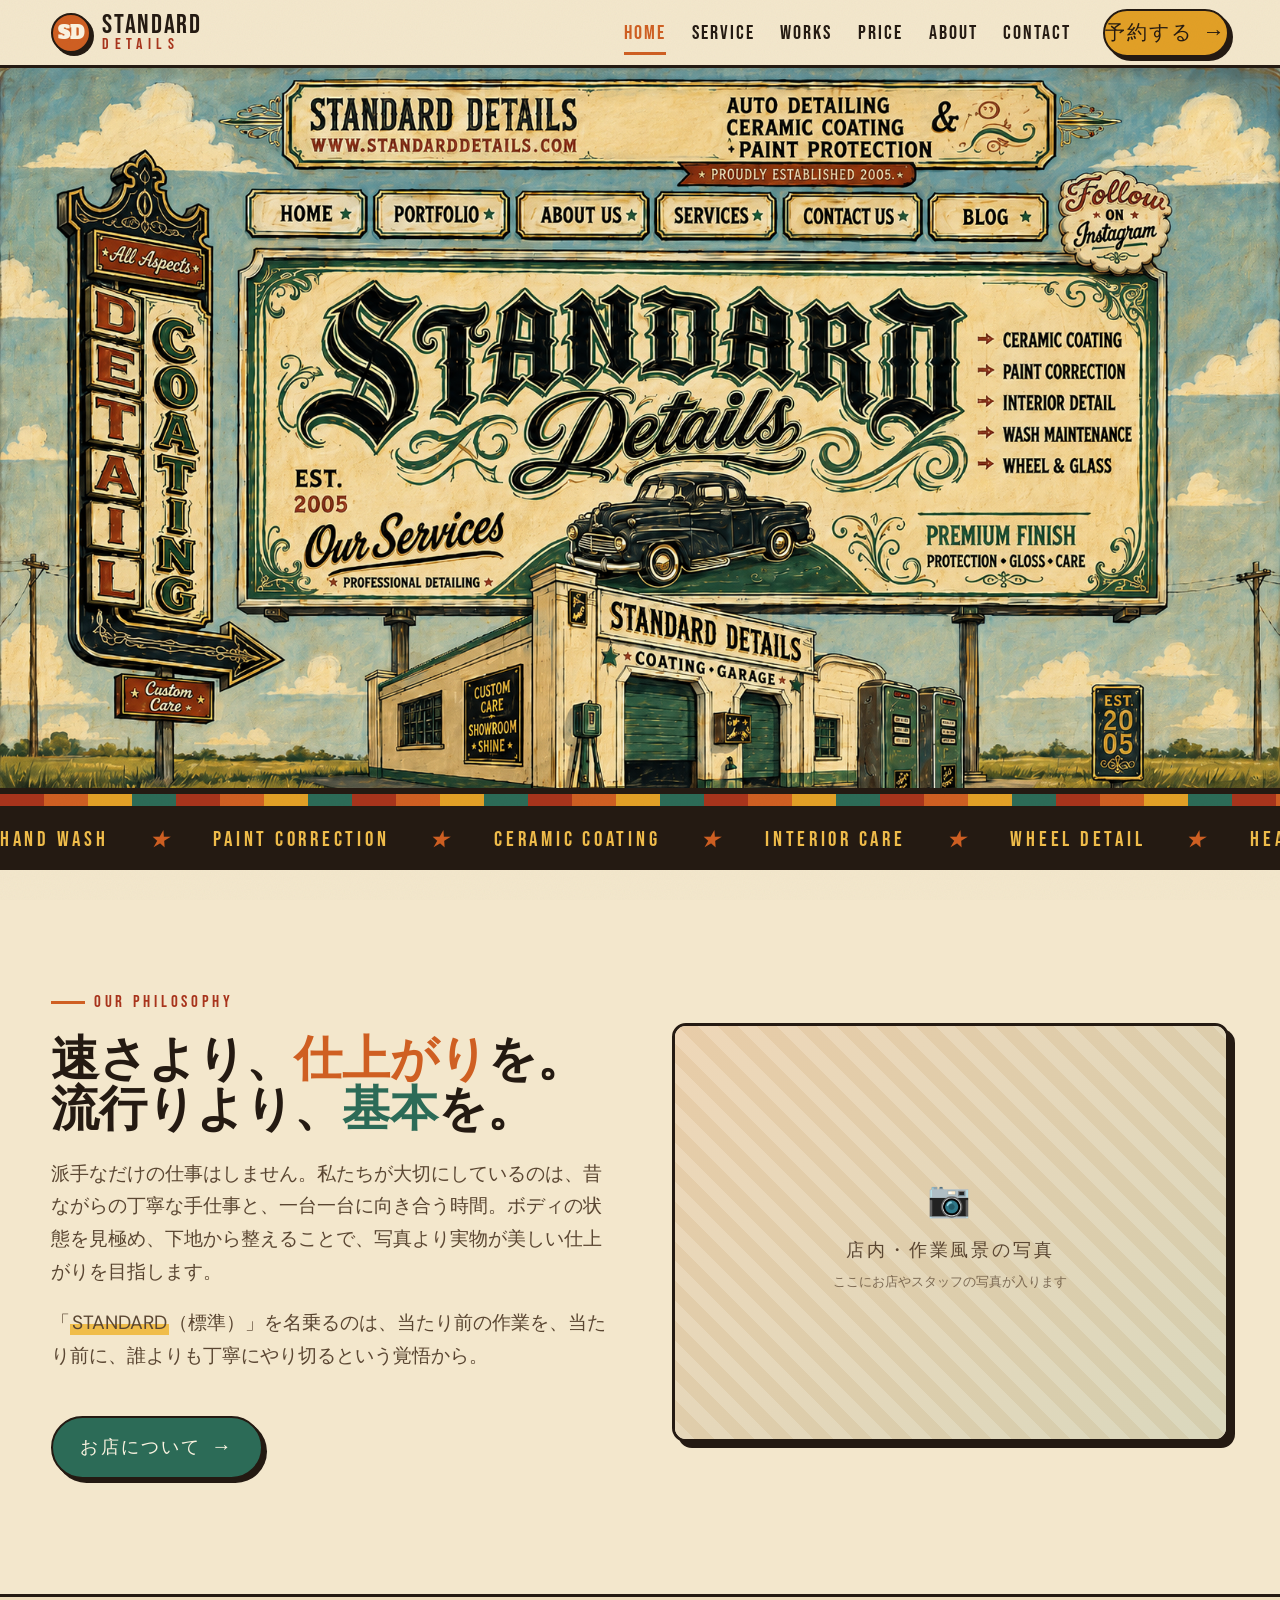
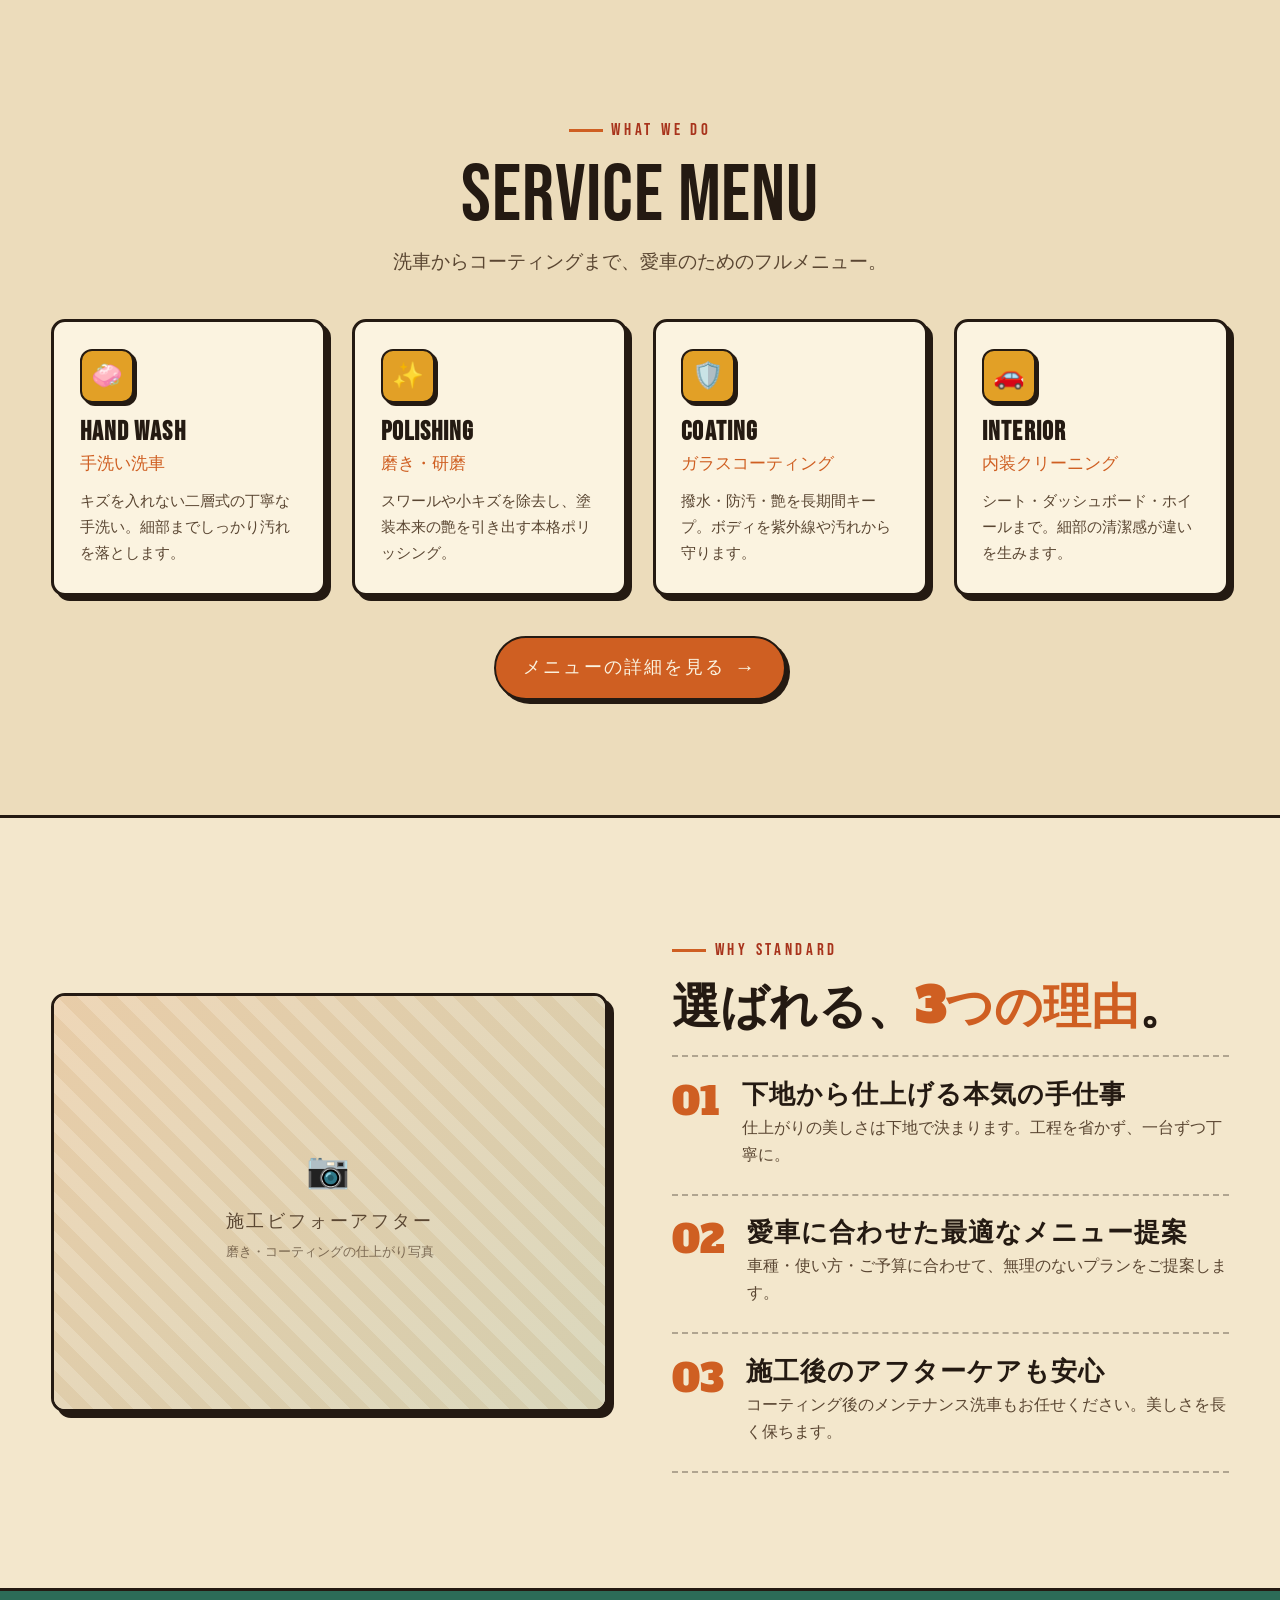
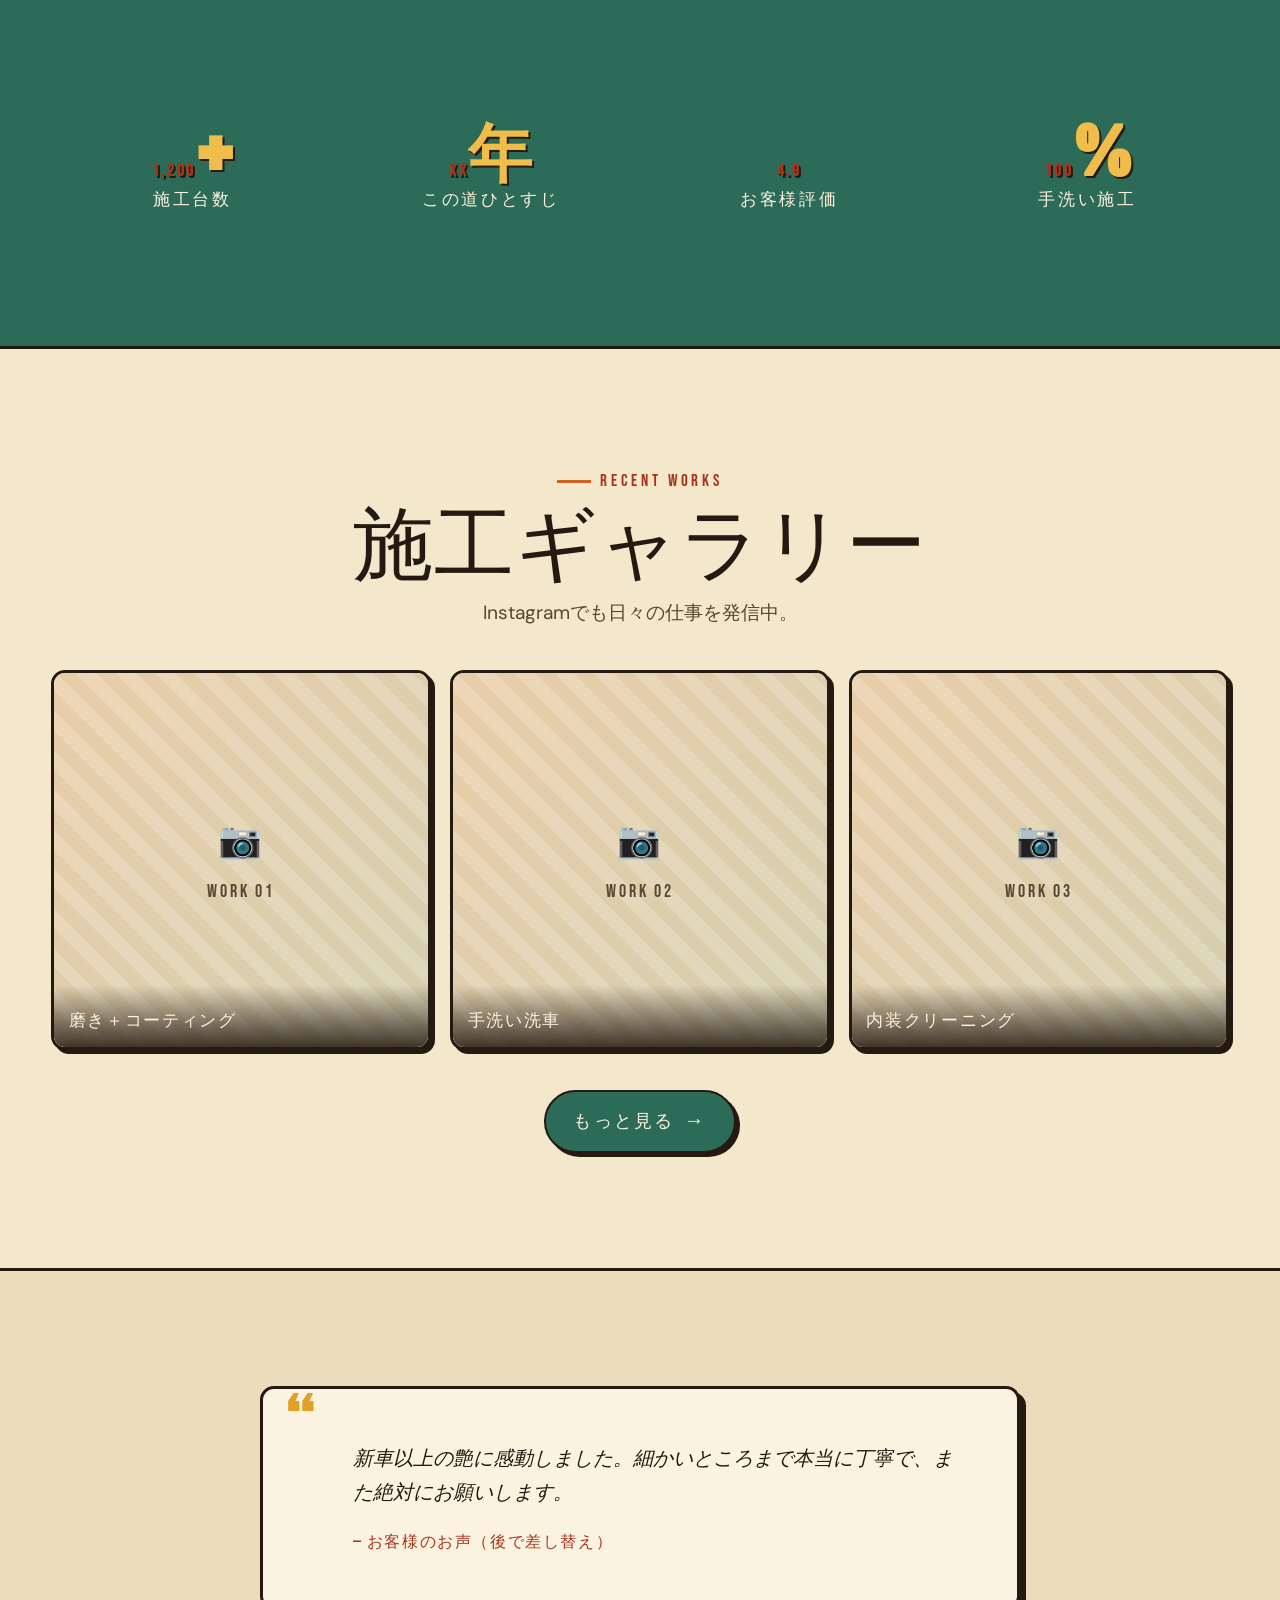
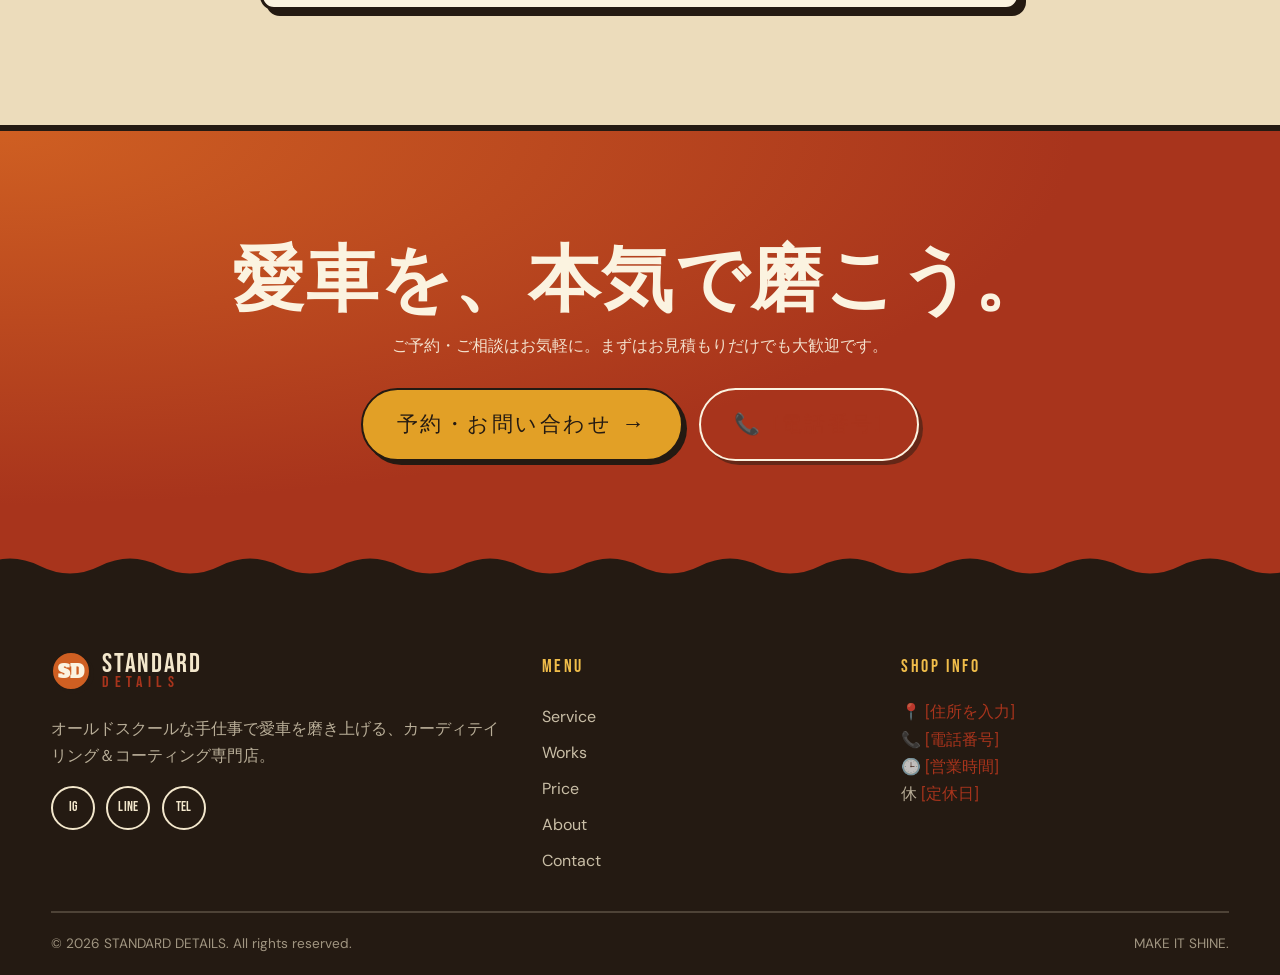
==== index.html @ 0012610c "Use uploaded hero image (self-hosted), header sits above it - オーナーがGitHub(main)にアップした一枚絵を assets/img" ====
<!DOCTYPE html>
<html lang="ja">
<head>
<meta charset="UTF-8">
<script>document.documentElement.classList.add("js");</script>
<meta name="viewport" content="width=device-width, initial-scale=1.0">
<title>STANDARD DETAILS｜カーディテイリング・コーティング専門店</title>
<meta name="description" content="オールドスクールな手仕事で愛車を磨き上げる、カーディテイリング＆コーティング専門店 STANDARD DETAILS。手洗い洗車・磨き・ガラスコーティングまで。">
<meta property="og:title" content="STANDARD DETAILS｜カーディテイリング・コーティング専門店">
<meta property="og:description" content="磨き抜く、という文化。オールドスクールな手仕事で愛車を仕上げます。">
<meta property="og:type" content="website">
<link rel="preconnect" href="https://fonts.googleapis.com">
<link rel="preconnect" href="https://fonts.gstatic.com" crossorigin>
<link href="https://fonts.googleapis.com/css2?family=Alfa+Slab+One&family=Bebas+Neue&family=Bungee&family=UnifrakturCook:wght@700&family=Yellowtail&family=DM+Sans:opsz,wght@9..40,400;9..40,500;9..40,700&display=swap" rel="stylesheet">
<link rel="stylesheet" href="assets/css/style.css">
</head>
<body>

<!-- ========================= OPENING INTRO ======================= -->
<!-- Full-screen video only. Controlled by JS; hidden by default for
     no-JS/crawlers. Tap/click anywhere to skip. -->
<div class="intro" id="intro" hidden>
  <video class="intro__video" id="introVideo"
         src="assets/video/opening.mp4"
         muted playsinline preload="auto" autoplay></video>
  <button class="intro__tap" id="introTap" aria-label="再生">▶</button>
</div>

<!-- ============================ HEADER ============================ -->
<header class="site-header">
  <div class="wrap nav">
    <a class="brand" href="index.html" aria-label="STANDARD DETAILS ホーム">
      <span class="mark">SD</span>
      <span class="name"><b>STANDARD</b><i>DETAILS</i></span>
    </a>
    <nav class="nav-links" aria-label="メインメニュー">
      <a href="index.html">Home</a>
      <a href="service.html">Service</a>
      <a href="works.html">Works</a>
      <a href="price.html">Price</a>
      <a href="about.html">About</a>
      <a href="contact.html">Contact</a>
      <a class="btn btn--gold nav-cta" href="contact.html">予約する <span class="arw">→</span></a>
    </nav>
    <button class="nav-toggle" aria-label="メニューを開く" aria-expanded="false"><span></span></button>
  </div>
</header>

<!-- ===================== SCENE HERO (top view) ==================== -->
<section class="scene-hero">
<!-- Raster hero (placeholder). Loaded directly from the image CDN by the
     visitor's browser. If it fails to load, it hides itself and the SVG
     scene below shows as a self-contained fallback. To self-host later,
     drop the file into assets/img/ and point src at it. -->
<img class="scene-img" src="assets/img/hero-top.png"
     alt="STANDARD DETAILS — オートディテイリング＆セラミックコーティング・ペイントプロテクション専門店。セラミックコーティング／ペイントコレクション／内装／ホイール＆ガラス。DETAIL COATING GARAGE。"
     onerror="this.style.display='none'">
<svg viewBox="0 0 1600 900" preserveAspectRatio="xMidYMax meet" xmlns="http://www.w3.org/2000/svg" role="img" aria-label="STANDARD DETAILS — ロードサイド・カーディテイリング・ガレージ。手洗い洗車・磨き・ガラスコーティング専門店。看板にHOME/SERVICE/WORKS/PRICE/ABOUT/CONTACTのメニュー。">
  <defs>
    <linearGradient id="sky" x1="0" y1="0" x2="0" y2="1">
      <stop offset="0" stop-color="#8fb0c4"/><stop offset="0.65" stop-color="#b3cdd4"/><stop offset="1" stop-color="#d6e2df"/>
    </linearGradient>
    <linearGradient id="grass" x1="0" y1="0" x2="0" y2="1">
      <stop offset="0" stop-color="#93a057"/><stop offset="1" stop-color="#798544"/>
    </linearGradient>
    <linearGradient id="doorG" x1="0" y1="0" x2="0" y2="1">
      <stop offset="0" stop-color="#347062"/><stop offset="1" stop-color="#234f43"/>
    </linearGradient>
    <radialGradient id="vig" cx="0.5" cy="0.46" r="0.75">
      <stop offset="0.6" stop-color="#000" stop-opacity="0"/><stop offset="1" stop-color="#3a2410" stop-opacity="0.34"/>
    </radialGradient>
    <pattern id="halftone" width="7" height="7" patternUnits="userSpaceOnUse">
      <circle cx="1.4" cy="1.4" r="1" fill="#3a2a1c" opacity="0.09"/>
    </pattern>
    <g id="cloud">
      <ellipse cx="0" cy="0" rx="92" ry="42" fill="#efe9d8"/><ellipse cx="-72" cy="14" rx="60" ry="30" fill="#efe9d8"/>
      <ellipse cx="72" cy="16" rx="66" ry="30" fill="#efe9d8"/><ellipse cx="-20" cy="-24" rx="52" ry="30" fill="#f7f2e4"/>
      <ellipse cx="34" cy="-14" rx="46" ry="28" fill="#f7f2e4"/><ellipse cx="0" cy="26" rx="122" ry="22" fill="#e6ddc6"/>
    </g>
    <g id="pole">
      <rect x="-6" y="0" width="12" height="330" fill="#4a3625" stroke="#2c1c12" stroke-width="3"/>
      <rect x="-60" y="36" width="120" height="11" fill="#4a3625" stroke="#2c1c12" stroke-width="3"/>
      <rect x="-44" y="60" width="88" height="9" fill="#4a3625" stroke="#2c1c12" stroke-width="3"/>
    </g>
    <g id="fl" stroke="#b8912f" stroke-width="3" fill="none" stroke-linecap="round">
      <path d="M0 0 C 34 -18 78 -18 104 0 C 78 7 52 5 34 -3"/><path d="M104 0 C 130 -12 156 -8 170 5"/>
      <circle cx="0" cy="0" r="4" fill="#a83a22" stroke="none"/>
    </g>
  </defs>

  <rect x="0" y="0" width="1600" height="640" fill="url(#sky)"/>
  <use href="#cloud" x="300" y="150" transform="scale(1.05)" opacity=".95"/>
  <use href="#cloud" x="1180" y="120"/><use href="#cloud" x="70" y="250" transform="scale(.8)"/>
  <use href="#cloud" x="1450" y="250" transform="scale(.7)"/>

  <rect x="0" y="600" width="1600" height="300" fill="url(#grass)"/>
  <path d="M0 640 Q 800 610 1600 640 L1600 900 L0 900 Z" fill="#8a9650"/>

  <g transform="translate(70 320) scale(.9)"><use href="#pole"/></g>
  <g transform="translate(1540 330) scale(.85)"><use href="#pole"/></g>

  <!-- TOP RIBBON BANNER -->
  <g>
    <rect x="360" y="26" width="880" height="86" rx="14" fill="#efe6cc" stroke="#2c1c12" stroke-width="5"/>
    <rect x="372" y="38" width="856" height="62" rx="9" fill="none" stroke="#b8912f" stroke-width="2"/>
    <text x="560" y="62" text-anchor="middle" class="poster" fill="#2c1c12" font-size="30" letter-spacing="3">STANDARD DETAILS</text>
    <text x="560" y="88" text-anchor="middle" class="poster" fill="#a83a22" font-size="15" letter-spacing="2">WWW.STANDARD-DETAILS.COM</text>
    <circle cx="800" cy="69" r="48" fill="#2c6b57" stroke="#2c1c12" stroke-width="5"/>
    <circle cx="800" cy="69" r="37" fill="none" stroke="#efe6cc" stroke-width="2.5" stroke-dasharray="4 5"/>
    <text x="800" y="81" text-anchor="middle" class="slab" fill="#efe6cc" font-size="28">SD</text>
    <text x="1035" y="58" text-anchor="middle" class="poster" fill="#2c1c12" font-size="22" letter-spacing="1">DETAILING &amp; COATING</text>
    <text x="1035" y="86" text-anchor="middle" class="script" fill="#2c6b57" font-size="25">Hand Wash Specialist</text>
    <rect x="694" y="120" width="212" height="26" rx="13" fill="#a83a22" stroke="#2c1c12" stroke-width="3"/>
    <text x="800" y="138" text-anchor="middle" class="poster" fill="#efe6cc" font-size="14" letter-spacing="3">PROUDLY ESTABLISHED 20XX</text>
  </g>

  <!-- LEFT VERTICAL SIGN -->
  <g>
    <rect x="228" y="150" width="9" height="470" fill="#2c1c12"/>
    <circle cx="232" cy="158" r="46" fill="#2c6b57" stroke="#2c1c12" stroke-width="5"/>
    <circle cx="232" cy="158" r="35" fill="none" stroke="#efe6cc" stroke-width="2.5" stroke-dasharray="4 5"/>
    <text x="232" y="170" text-anchor="middle" class="slab" fill="#efe6cc" font-size="30">SD</text>
    <rect x="186" y="212" width="92" height="30" rx="5" fill="#a83a22" stroke="#2c1c12" stroke-width="4"/>
    <text x="232" y="234" text-anchor="middle" class="script" fill="#efe6cc" font-size="20">All Aspects</text>
    <rect x="184" y="250" width="46" height="330" rx="6" fill="#a83a22" stroke="#2c1c12" stroke-width="4"/>
    <rect x="234" y="250" width="46" height="330" rx="6" fill="#2c6b57" stroke="#2c1c12" stroke-width="4"/>
    <g class="slab" fill="#f2e7cf" font-size="33" text-anchor="middle">
      <text x="207" y="292">D</text><text x="207" y="336">E</text><text x="207" y="380">T</text>
      <text x="207" y="424">A</text><text x="207" y="468">I</text><text x="207" y="512">L</text>
    </g>
    <g class="slab" fill="#f2e7cf" font-size="33" text-anchor="middle">
      <text x="257" y="292">G</text><text x="257" y="336">A</text><text x="257" y="380">R</text>
      <text x="257" y="424">A</text><text x="257" y="468">G</text><text x="257" y="512">E</text>
    </g>
    <path d="M182 590 L282 590 L282 616 L300 628 L282 640 L282 664 L182 664 Z" fill="#c8912f" stroke="#2c1c12" stroke-width="4"/>
    <text x="228" y="620" text-anchor="middle" class="script" fill="#2c1c12" font-size="18">Custom</text>
    <text x="228" y="648" text-anchor="middle" class="script" fill="#2c1c12" font-size="18">Quality</text>
  </g>

  <!-- MAIN BILLBOARD -->
  <g>
    <rect x="404" y="366" width="16" height="290" fill="#6e4a30" stroke="#2c1c12" stroke-width="3"/>
    <rect x="1204" y="366" width="16" height="290" fill="#6e4a30" stroke="#2c1c12" stroke-width="3"/>
    <rect x="360" y="150" width="904" height="416" rx="12" fill="#efe6cc" stroke="#2c1c12" stroke-width="7"/>
    <rect x="374" y="164" width="876" height="388" rx="7" fill="none" stroke="#b8912f" stroke-width="2.5"/>
    <rect x="360" y="150" width="904" height="416" rx="12" fill="url(#halftone)"/>
    <g class="nav-txt" font-size="27" text-anchor="middle">
      <a href="index.html"><text x="458" y="212">HOME</text></a>
      <a href="service.html"><text x="598" y="212">SERVICE</text></a>
      <a href="works.html"><text x="740" y="212">WORKS</text></a>
      <a href="price.html"><text x="866" y="212">PRICE</text></a>
      <a href="about.html"><text x="992" y="212">ABOUT</text></a>
      <a href="contact.html"><text x="1150" y="212">CONTACT</text></a>
    </g>
    <g fill="#c8912f" font-size="18" text-anchor="middle" class="poster">
      <text x="528" y="211">&#10022;</text><text x="669" y="211">&#10022;</text><text x="803" y="211">&#10022;</text><text x="929" y="211">&#10022;</text><text x="1071" y="211">&#10022;</text>
    </g>
    <line x1="400" y1="230" x2="1224" y2="230" stroke="#c8912f" stroke-width="2"/>
    <text x="700" y="372" text-anchor="middle" class="black" fill="#241a12" font-size="104" letter-spacing="1">STANDARD</text>
    <text x="700" y="446" text-anchor="middle" class="script" fill="#2c6b57" font-size="82" stroke="#173b32" stroke-width="0.6">Details</text>
    <use href="#fl" x="470" y="404"/>
    <text x="452" y="502" class="script" fill="#2c1c12" font-size="42" transform="rotate(-4 452 502)">Our Work</text>
    <text x="430" y="532" class="poster" fill="#a83a22" font-size="17" letter-spacing="2">&#9670; SPEAKS FOR ITSELF &#9670;</text>
    <path d="M640 548 Q 800 482 960 548 Z" fill="#2c6b57"/>
    <g transform="translate(710 470) scale(.54)">
      <path d="M20 70 L40 30 Q60 6 130 6 L220 6 Q280 6 300 40 L330 62 Q356 66 356 92 L356 110 L8 110 L8 92 Q8 74 20 70 Z" fill="#20302a" stroke="#2c1c12" stroke-width="6"/>
      <path d="M64 34 Q78 16 128 16 L196 16 L204 60 L52 60 Z" fill="#9fb7b0" stroke="#2c1c12" stroke-width="5"/>
      <circle cx="86" cy="112" r="30" fill="#2c1c12"/><circle cx="86" cy="112" r="12" fill="#c9b487"/>
      <circle cx="286" cy="112" r="30" fill="#2c1c12"/><circle cx="286" cy="112" r="12" fill="#c9b487"/>
    </g>
    <line x1="1000" y1="256" x2="1000" y2="540" stroke="#c8912f" stroke-width="2"/>
    <g class="poster" font-size="25" fill="#241a12" letter-spacing="1">
      <text x="1020" y="300">&#9656; HAND WASH</text>
      <text x="1020" y="340">&#9656; POLISHING</text>
      <text x="1020" y="380">&#9656; COATING</text>
      <text x="1020" y="420">&#9656; INTERIOR</text>
      <text x="1020" y="460">&#9656; HEADLIGHT</text>
    </g>
    <text x="1020" y="510" class="poster" fill="#2c6b57" font-size="27" letter-spacing="1">PREMIUM QUALITY</text>
    <text x="1020" y="536" class="poster" fill="#6e4a30" font-size="19" letter-spacing="1">CUSTOM WORK</text>
  </g>

  <!-- GARAGE BUILDING -->
  <g>
    <rect x="612" y="612" width="404" height="24" fill="#6e4a30" stroke="#2c1c12" stroke-width="4"/>
    <rect x="626" y="636" width="376" height="230" fill="#e2d3ad" stroke="#2c1c12" stroke-width="4"/>
    <rect x="626" y="636" width="376" height="44" fill="#efe6cc" stroke="#2c1c12" stroke-width="4"/>
    <text x="814" y="668" text-anchor="middle" class="slab" fill="#a83a22" font-size="24" letter-spacing="1">STANDARD DETAILS</text>
    <text x="814" y="700" text-anchor="middle" class="poster" fill="#2c6b57" font-size="16" letter-spacing="3">&#9670; DETAIL GARAGE &#9670;</text>
    <rect x="648" y="714" width="150" height="152" fill="url(#doorG)" stroke="#2c1c12" stroke-width="4"/>
    <rect x="830" y="714" width="150" height="152" fill="url(#doorG)" stroke="#2c1c12" stroke-width="4"/>
    <g stroke="#173b32" stroke-width="2.5">
      <line x1="648" y1="746" x2="798" y2="746"/><line x1="648" y1="784" x2="798" y2="784"/><line x1="648" y1="822" x2="798" y2="822"/>
      <line x1="830" y1="746" x2="980" y2="746"/><line x1="830" y1="784" x2="980" y2="784"/><line x1="830" y1="822" x2="980" y2="822"/>
    </g>
    <text x="723" y="800" text-anchor="middle" class="poster" fill="#eafcf5" font-size="22" opacity=".85">WASH</text>
    <text x="905" y="800" text-anchor="middle" class="poster" fill="#eafcf5" font-size="22" opacity=".85">POLISH</text>
  </g>
  <g transform="translate(560 730) scale(.9)">
    <rect x="0" y="0" width="52" height="130" rx="7" fill="#a83a22" stroke="#2c1c12" stroke-width="4"/>
    <rect x="9" y="14" width="34" height="34" fill="#efe6cc" stroke="#2c1c12" stroke-width="3"/>
    <circle cx="26" cy="72" r="12" fill="#e2a026" stroke="#2c1c12" stroke-width="3"/>
  </g>
  <g transform="translate(1016 738) scale(.86)">
    <rect x="0" y="0" width="52" height="130" rx="7" fill="#2c6b57" stroke="#2c1c12" stroke-width="4"/>
    <rect x="9" y="14" width="34" height="34" fill="#efe6cc" stroke="#2c1c12" stroke-width="3"/>
    <circle cx="26" cy="72" r="12" fill="#e2a026" stroke="#2c1c12" stroke-width="3"/>
  </g>

  <!-- BADGES -->
  <a href="https://www.instagram.com/standard_details/" target="_blank" rel="noopener" aria-label="Instagram @standard_details">
  <g transform="translate(1352 202)">
    <g fill="#efe6cc" stroke="#2c1c12" stroke-width="3">
      <g id="sc"><circle cx="0" cy="-56" r="12"/></g>
      <use href="#sc" transform="rotate(40)"/><use href="#sc" transform="rotate(80)"/><use href="#sc" transform="rotate(120)"/>
      <use href="#sc" transform="rotate(160)"/><use href="#sc" transform="rotate(200)"/><use href="#sc" transform="rotate(240)"/>
      <use href="#sc" transform="rotate(280)"/><use href="#sc" transform="rotate(320)"/>
    </g>
    <circle r="56" fill="#efe6cc" stroke="#2c1c12" stroke-width="4"/>
    <text y="-12" text-anchor="middle" class="script" fill="#a83a22" font-size="30">Follow</text>
    <text y="8" text-anchor="middle" class="poster" fill="#2c1c12" font-size="16" letter-spacing="2">ON</text>
    <text y="34" text-anchor="middle" class="script" fill="#2c6b57" font-size="26">Instagram</text>
  </g>
  </a>
  <g transform="translate(1474 306)">
    <g fill="#a83a22" stroke="#2c1c12" stroke-width="2">
      <g id="bc"><rect x="-5" y="-44" width="10" height="11"/></g>
      <use href="#bc" transform="rotate(24)"/><use href="#bc" transform="rotate(48)"/><use href="#bc" transform="rotate(72)"/>
      <use href="#bc" transform="rotate(96)"/><use href="#bc" transform="rotate(120)"/><use href="#bc" transform="rotate(144)"/>
      <use href="#bc" transform="rotate(168)"/><use href="#bc" transform="rotate(192)"/><use href="#bc" transform="rotate(216)"/>
      <use href="#bc" transform="rotate(240)"/><use href="#bc" transform="rotate(264)"/><use href="#bc" transform="rotate(288)"/>
      <use href="#bc" transform="rotate(312)"/><use href="#bc" transform="rotate(336)"/>
    </g>
    <circle r="38" fill="#a83a22" stroke="#2c1c12" stroke-width="3"/>
    <circle r="30" fill="none" stroke="#efe6cc" stroke-width="2" stroke-dasharray="3 4"/>
    <text y="-4" text-anchor="middle" class="poster" fill="#efe6cc" font-size="14" letter-spacing="2">SINCE</text>
    <text y="18" text-anchor="middle" class="slab" fill="#efe6cc" font-size="20">20XX</text>
  </g>
  <g transform="translate(1512 762)">
    <rect x="-34" y="0" width="68" height="110" rx="8" fill="#efe6cc" stroke="#2c1c12" stroke-width="4"/>
    <text x="0" y="30" text-anchor="middle" class="poster" fill="#a83a22" font-size="20" letter-spacing="2">EST</text>
    <text x="0" y="64" text-anchor="middle" class="slab" fill="#2c1c12" font-size="24">20</text>
    <text x="0" y="98" text-anchor="middle" class="slab" fill="#2c1c12" font-size="24">XX</text>
  </g>

  <rect x="0" y="0" width="1600" height="900" fill="#6b4a1e" opacity=".055" pointer-events="none" style="mix-blend-mode:multiply"/>
  <rect x="0" y="0" width="1600" height="900" fill="url(#vig)" pointer-events="none"/>
</svg>
</section>
<!-- ===================== RETRO STRIPE BAND ======================= -->
<div class="retro-stripes" aria-hidden="true"></div>

<!-- =========================== MARQUEE =========================== -->
<div class="marquee" aria-hidden="true">
  <div class="marquee__track">
    <span>HAND WASH <em class="star">★</em> PAINT CORRECTION <em class="star">★</em> CERAMIC COATING <em class="star">★</em> INTERIOR CARE <em class="star">★</em> WHEEL DETAIL <em class="star">★</em> HEADLIGHT RESTORE <em class="star">★</em></span>
    <span>HAND WASH <em class="star">★</em> PAINT CORRECTION <em class="star">★</em> CERAMIC COATING <em class="star">★</em> INTERIOR CARE <em class="star">★</em> WHEEL DETAIL <em class="star">★</em> HEADLIGHT RESTORE <em class="star">★</em></span>
  </div>
</div>

<!-- =========================== CONCEPT =========================== -->
<section class="section">
  <div class="wrap split reveal">
    <div class="split__body">
      <span class="kicker">Our Philosophy</span>
      <h2 class="h-slab">速さより、<span class="u-orange">仕上がり</span>を。<br>流行りより、<span class="u-teal">基本</span>を。</h2>
      <p class="lead mt-m">派手なだけの仕事はしません。私たちが大切にしているのは、昔ながらの丁寧な手仕事と、一台一台に向き合う時間。ボディの状態を見極め、下地から整えることで、写真より実物が美しい仕上がりを目指します。</p>
      <p class="lead">「<mark class="hl">STANDARD</mark>（標準）」を名乗るのは、当たり前の作業を、当たり前に、誰よりも丁寧にやり切るという覚悟から。</p>
      <a class="btn btn--teal mt-m" href="about.html">お店について <span class="arw">→</span></a>
    </div>
    <div class="split__media">
      <div class="frame">
        <div class="photo-slot">
          <div>
            <div class="ico">📷</div>
            店内・作業風景の写真
            <small>ここにお店やスタッフの写真が入ります</small>
          </div>
        </div>
      </div>
    </div>
  </div>
</section>

<!-- =========================== SERVICES ========================== -->
<section class="section" style="background:var(--paper-2);border-block:3px solid var(--ink)">
  <div class="wrap">
    <div class="center reveal">
      <span class="kicker center-line">What We Do</span>
      <h2 class="h-poster">SERVICE MENU</h2>
      <p class="lead center mt-s">洗車からコーティングまで、愛車のためのフルメニュー。</p>
    </div>
    <div class="grid grid-4 mt-l reveal">
      <article class="card">
        <div class="ico-chip">🧼</div>
        <h3>Hand Wash</h3>
        <div class="jp">手洗い洗車</div>
        <p>キズを入れない二層式の丁寧な手洗い。細部までしっかり汚れを落とします。</p>
      </article>
      <article class="card">
        <div class="ico-chip">✨</div>
        <h3>Polishing</h3>
        <div class="jp">磨き・研磨</div>
        <p>スワールや小キズを除去し、塗装本来の艶を引き出す本格ポリッシング。</p>
      </article>
      <article class="card">
        <div class="ico-chip">🛡️</div>
        <h3>Coating</h3>
        <div class="jp">ガラスコーティング</div>
        <p>撥水・防汚・艶を長期間キープ。ボディを紫外線や汚れから守ります。</p>
      </article>
      <article class="card">
        <div class="ico-chip">🚗</div>
        <h3>Interior</h3>
        <div class="jp">内装クリーニング</div>
        <p>シート・ダッシュボード・ホイールまで。細部の清潔感が違いを生みます。</p>
      </article>
    </div>
    <div class="center mt-l reveal">
      <a class="btn" href="service.html">メニューの詳細を見る <span class="arw">→</span></a>
    </div>
  </div>
</section>

<!-- ============================ WHY US =========================== -->
<section class="section">
  <div class="wrap split reverse reveal">
    <div class="split__media">
      <div class="frame">
        <div class="photo-slot">
          <div>
            <div class="ico">📷</div>
            施工ビフォーアフター
            <small>磨き・コーティングの仕上がり写真</small>
          </div>
        </div>
      </div>
    </div>
    <div class="split__body">
      <span class="kicker">Why Standard</span>
      <h2 class="h-slab">選ばれる、<span class="u-orange">3つの理由</span>。</h2>
      <div class="mt-m">
        <div class="feature">
          <div class="fnum">01</div>
          <div><h3>下地から仕上げる本気の手仕事</h3>
            <p>仕上がりの美しさは下地で決まります。工程を省かず、一台ずつ丁寧に。</p></div>
        </div>
        <div class="feature">
          <div class="fnum">02</div>
          <div><h3>愛車に合わせた最適なメニュー提案</h3>
            <p>車種・使い方・ご予算に合わせて、無理のないプランをご提案します。</p></div>
        </div>
        <div class="feature">
          <div class="fnum">03</div>
          <div><h3>施工後のアフターケアも安心</h3>
            <p>コーティング後のメンテナンス洗車もお任せください。美しさを長く保ちます。</p></div>
        </div>
      </div>
    </div>
  </div>
</section>

<!-- ============================ STATS ============================ -->
<section class="section stats reveal">
  <div class="wrap grid grid-4">
    <div class="stat"><b><span class="ph">1,200</span>+</b><span>施工台数</span></div>
    <div class="stat"><b><span class="ph">XX</span>年</b><span>この道ひとすじ</span></div>
    <div class="stat"><b><span class="ph">4.9</span></b><span>お客様評価</span></div>
    <div class="stat"><b><span class="ph">100</span>%</b><span>手洗い施工</span></div>
  </div>
</section>

<!-- ============================ WORKS ============================ -->
<section class="section">
  <div class="wrap">
    <div class="center reveal">
      <span class="kicker center-line">Recent Works</span>
      <h2 class="h-poster">施工ギャラリー</h2>
      <p class="lead center mt-s">Instagramでも日々の仕事を発信中。</p>
    </div>
    <div class="gallery mt-l reveal">
      <div class="frame"><div class="photo-slot"><div><div class="ico">📷</div>WORK 01</div></div><div class="cap">磨き＋コーティング</div></div>
      <div class="frame"><div class="photo-slot"><div><div class="ico">📷</div>WORK 02</div></div><div class="cap">手洗い洗車</div></div>
      <div class="frame"><div class="photo-slot"><div><div class="ico">📷</div>WORK 03</div></div><div class="cap">内装クリーニング</div></div>
    </div>
    <div class="center mt-l reveal">
      <a class="btn btn--teal" href="works.html">もっと見る <span class="arw">→</span></a>
    </div>
  </div>
</section>

<!-- ========================= TESTIMONIAL ========================= -->
<section class="section" style="background:var(--paper-2);border-block:3px solid var(--ink)">
  <div class="wrap reveal">
    <div class="quote">
      <p>新車以上の艶に感動しました。細かいところまで本当に丁寧で、また絶対にお願いします。</p>
      <div class="who">— <span class="ph">お客様のお声（後で差し替え）</span></div>
    </div>
  </div>
</section>

<!-- =========================== CTA BAND ========================== -->
<section class="section cta-band reveal">
  <div class="wrap">
    <h2>愛車を、本気で磨こう。</h2>
    <p class="mt-s">ご予約・ご相談はお気軽に。まずはお見積もりだけでも大歓迎です。</p>
    <div class="hero__cta" style="justify-content:center">
      <a class="btn btn--gold btn--lg" href="contact.html">予約・お問い合わせ <span class="arw">→</span></a>
      <a class="btn btn--ghost btn--lg" href="tel:00000000000">📞 <span class="ph">[電話番号]</span></a>
    </div>
  </div>
</section>

<!-- ============================ FOOTER =========================== -->
<footer class="site-footer">
  <div class="wrap grid-foot">
    <div>
      <a class="brand" href="index.html">
        <span class="mark">SD</span>
        <span class="name"><b>STANDARD</b><i>DETAILS</i></span>
      </a>
      <p class="mt-m">オールドスクールな手仕事で愛車を磨き上げる、カーディテイリング＆コーティング専門店。</p>
      <div class="social">
        <a href="https://www.instagram.com/standard_details/" target="_blank" rel="noopener" aria-label="Instagram">IG</a>
        <a href="#" aria-label="LINE">LINE</a>
        <a href="tel:00000000000" aria-label="電話">TEL</a>
      </div>
    </div>
    <div>
      <div class="foot-h">Menu</div>
      <div class="foot-links">
        <a href="service.html">Service</a>
        <a href="works.html">Works</a>
        <a href="price.html">Price</a>
        <a href="about.html">About</a>
        <a href="contact.html">Contact</a>
      </div>
    </div>
    <div>
      <div class="foot-h">Shop Info</div>
      <p>
        📍 <span class="ph">[住所を入力]</span><br>
        📞 <span class="ph">[電話番号]</span><br>
        🕒 <span class="ph">[営業時間]</span><br>
        休 <span class="ph">[定休日]</span>
      </p>
    </div>
  </div>
  <div class="wrap foot-bottom">
    <span>© <span data-year>2026</span> STANDARD DETAILS. All rights reserved.</span>
    <span>MAKE IT SHINE.</span>
  </div>
</footer>

<script src="assets/js/main.js"></script>
</body>
</html>
---- assets/css/style.css ----
@import url("https://fonts.googleapis.com/css2?family=Bungee&display=swap");

/* =====================================================================
   STANDARD DETAILS — Retro Garage Design System
   Old-school 70's / 80's inspired. Warm cream paper, burnt orange,
   mustard gold, retro pine green, espresso ink. Grain + sunburst.
   ---------------------------------------------------------------------
   Font stack (loaded via Google Fonts in each page <head>):
     - "Alfa Slab One"  -> chunky retro slab display (badges / accents)
     - "Bebas Neue"     -> tall condensed poster headings / nav
     - "DM Sans"        -> clean warm body text
   ===================================================================== */

/* ------------------------------ Tokens ----------------------------- */
:root {
  /* Palette */
  --paper:      #f3e7cc;   /* warm cream base            */
  --paper-2:    #ecdcbb;   /* slightly deeper cream      */
  --cream:      #fbf3e0;   /* lightest cream (cards)     */
  --ink:        #241a12;   /* espresso near-black text   */
  --ink-soft:   #5a4632;   /* softened brown text        */
  --orange:     #cf5f22;   /* burnt orange (primary)     */
  --orange-2:   #b74d18;   /* deeper orange              */
  --rust:       #a8341c;   /* racing red / rust          */
  --gold:       #e2a026;   /* mustard gold               */
  --gold-2:     #f0bd4a;   /* light gold                 */
  --teal:       #2c6b57;   /* retro pine green           */
  --teal-2:     #1f5344;   /* deep pine                  */
  --line:       rgba(36,26,18,.16);
  --line-strong:rgba(36,26,18,.32);

  /* Type */
  --f-display: "Alfa Slab One", Georgia, serif;
  --f-poster:  "Bebas Neue", Impact, sans-serif;
  --f-body:    "DM Sans", system-ui, -apple-system, "Hiragino Kaku Gothic ProN",
               "Yu Gothic", Meiryo, sans-serif;

  /* Layout */
  --wrap: 1180px;
  --radius: 14px;
  --shadow: 0 18px 40px -20px rgba(36,26,18,.55);
  --shadow-hard: 6px 6px 0 var(--ink);
}

/* ------------------------------ Reset ------------------------------ */
*, *::before, *::after { box-sizing: border-box; }
html { scroll-behavior: smooth; -webkit-text-size-adjust: 100%; }
body {
  margin: 0;
  font-family: var(--f-body);
  color: var(--ink);
  background: var(--paper);
  line-height: 1.7;
  overflow-x: hidden;
  position: relative;
}
img { max-width: 100%; display: block; }
a { color: inherit; text-decoration: none; }
button { font-family: inherit; cursor: pointer; }
h1,h2,h3,h4 { margin: 0; line-height: 1.02; }
p { margin: 0 0 1em; }
ul { margin: 0; padding: 0; list-style: none; }

/* Film grain overlay across the whole site */
body::after {
  content: "";
  position: fixed; inset: 0;
  pointer-events: none;
  z-index: 9999;
  opacity: .05;
  mix-blend-mode: multiply;
  background-image: url("data:image/svg+xml,%3Csvg xmlns='http://www.w3.org/2000/svg' width='140' height='140'%3E%3Cfilter id='n'%3E%3CfeTurbulence type='fractalNoise' baseFrequency='0.85' numOctaves='2' stitchTiles='stitch'/%3E%3C/filter%3E%3Crect width='100%25' height='100%25' filter='url(%23n)'/%3E%3C/svg%3E");
}

/* ---------------------------- Utilities ---------------------------- */
.wrap { width: min(var(--wrap), 92vw); margin-inline: auto; }
.section { padding: clamp(4rem, 9vw, 7.5rem) 0; position: relative; }
.center { text-align: center; }
.mt-s{margin-top:.75rem}.mt-m{margin-top:1.5rem}.mt-l{margin-top:2.5rem}

/* Eyebrow / kicker label */
.kicker {
  display: inline-flex; align-items: center; gap: .55rem;
  font-family: var(--f-poster);
  letter-spacing: .22em;
  font-size: 1.05rem;
  text-transform: uppercase;
  color: var(--rust);
  margin-bottom: 1rem;
}
.kicker::before {
  content: ""; width: 34px; height: 3px;
  background: var(--orange); display: inline-block;
}
.kicker.center-line { justify-content: center; }

/* Section headings */
.h-poster {
  font-family: var(--f-poster);
  font-weight: 400;
  letter-spacing: .01em;
  font-size: clamp(2.6rem, 7vw, 5rem);
  text-transform: uppercase;
  line-height: .92;
}
.h-slab {
  font-family: var(--f-display);
  font-size: clamp(1.8rem, 4.4vw, 3rem);
  line-height: 1.05;
}
.lead { font-size: clamp(1.02rem, 1.6vw, 1.2rem); color: var(--ink-soft); max-width: 60ch; }
.center .lead { margin-inline: auto; }

/* Text accents */
.u-orange { color: var(--orange); }
.u-teal   { color: var(--teal); }
.u-gold   { color: var(--gold); }
.u-rust   { color: var(--rust); }
mark.hl {
  background: linear-gradient(transparent 55%, var(--gold-2) 55%);
  color: inherit; padding: 0 .1em;
}

/* -------------------------- Retro Badge ---------------------------- */
.badge {
  --size: 128px;
  width: var(--size); height: var(--size);
  border-radius: 50%;
  display: grid; place-items: center;
  text-align: center;
  color: var(--cream);
  background:
    repeating-conic-gradient(var(--teal) 0 12deg, var(--teal-2) 12deg 24deg);
  border: 3px solid var(--ink);
  box-shadow: var(--shadow-hard);
  position: relative;
}
.badge::before {
  content: ""; position: absolute; inset: 12px;
  border: 2px dashed rgba(251,243,224,.5); border-radius: 50%;
}
.badge span {
  font-family: var(--f-display);
  font-size: calc(var(--size) * .16);
  line-height: 1;
}
.badge small {
  display: block; font-family: var(--f-poster);
  letter-spacing: .18em; font-size: calc(var(--size) * .1);
}

/* ---------------------------- Buttons ------------------------------ */
.btn {
  --bg: var(--orange); --fg: var(--cream);
  display: inline-flex; align-items: center; gap: .6rem;
  font-family: var(--f-poster); text-transform: uppercase;
  letter-spacing: .12em; font-size: 1.15rem;
  padding: .78rem 1.7rem;
  background: var(--bg); color: var(--fg);
  border: 2.5px solid var(--ink);
  border-radius: 40px;
  box-shadow: 4px 4px 0 var(--ink);
  transition: transform .12s ease, box-shadow .12s ease, background .2s;
}
.btn:hover { transform: translate(-2px,-2px); box-shadow: 6px 6px 0 var(--ink); }
.btn:active { transform: translate(2px,2px); box-shadow: 1px 1px 0 var(--ink); }
.btn--teal { --bg: var(--teal); }
.btn--gold { --bg: var(--gold); --fg: var(--ink); }
.btn--ghost { --bg: transparent; --fg: var(--ink); box-shadow: 4px 4px 0 var(--ink); }
.btn--lg { font-size: 1.3rem; padding: .95rem 2.1rem; }
.btn .arw { font-size: 1.1em; transition: transform .15s; }
.btn:hover .arw { transform: translateX(3px); }

/* ---------------------------- Header ------------------------------- */
.site-header {
  position: sticky; top: 0; z-index: 100;
  background: var(--paper);
  border-bottom: 3px solid var(--ink);
}
.nav {
  display: flex; align-items: center; justify-content: space-between;
  gap: 1rem; padding: .55rem 0;
}
.brand { display: inline-flex; align-items: center; gap: .7rem; }
.brand .mark {
  width: 40px; height: 40px; border-radius: 50%;
  background: var(--orange); border: 2.5px solid var(--ink);
  display: grid; place-items: center;
  font-family: var(--f-display); color: var(--cream);
  font-size: 1.15rem; flex: none;
  box-shadow: 3px 3px 0 var(--ink);
}
.brand .name {
  font-family: var(--f-poster); font-size: 1.7rem;
  letter-spacing: .06em; line-height: .9;
}
.brand .name b { display: block; font-weight: 400; }
.brand .name i {
  display: block; font-style: normal; font-size: .58em;
  letter-spacing: .34em; color: var(--rust);
}
.nav-links { display: flex; align-items: center; gap: 1.6rem; }
.nav-links a {
  font-family: var(--f-poster); font-size: 1.25rem; letter-spacing: .1em;
  text-transform: uppercase; position: relative; padding: .2rem 0;
}
.nav-links a::after {
  content: ""; position: absolute; left: 0; right: 100%; bottom: -2px;
  height: 3px; background: var(--orange); transition: right .25s ease;
}
.nav-links a:hover::after, .nav-links a.active::after { right: 0; }
.nav-links a.active { color: var(--orange); }
.nav-cta { margin-left: .4rem; }
.nav-toggle {
  display: none; border: 2.5px solid var(--ink); background: var(--cream);
  width: 46px; height: 42px; border-radius: 10px; box-shadow: 3px 3px 0 var(--ink);
  position: relative;
}
.nav-toggle span, .nav-toggle span::before, .nav-toggle span::after {
  content: ""; position: absolute; left: 50%; transform: translateX(-50%);
  width: 22px; height: 3px; background: var(--ink); transition: .25s;
}
.nav-toggle span { top: 50%; margin-top: -1.5px; }
.nav-toggle span::before { top: -7px; } .nav-toggle span::after { top: 7px; }
.nav-open .nav-toggle span { background: transparent; }
.nav-open .nav-toggle span::before { top: 0; transform: translateX(-50%) rotate(45deg); }
.nav-open .nav-toggle span::after  { top: 0; transform: translateX(-50%) rotate(-45deg); }

/* ------------------------ Marquee ticker --------------------------- */
.marquee {
  background: var(--ink); color: var(--gold-2);
  border-block: 3px solid var(--ink);
  overflow: hidden; white-space: nowrap;
}
.marquee__track {
  display: inline-flex; gap: 2.5rem; padding: .6rem 0;
  animation: scroll-x 26s linear infinite;
  font-family: var(--f-poster); letter-spacing: .18em; font-size: 1.3rem;
  text-transform: uppercase;
}
.marquee__track span { display: inline-flex; align-items: center; gap: 2.5rem; }
.marquee__track .star { color: var(--orange); }
@keyframes scroll-x { to { transform: translateX(-50%); } }
@media (prefers-reduced-motion: reduce) {
  .marquee__track { animation: none; }
}

/* ------------------------------ Hero ------------------------------- */
.hero {
  position: relative; overflow: hidden;
  background: var(--paper-2);
  border-bottom: 3px solid var(--ink);
}
/* Sunburst rays behind hero */
.hero__rays {
  position: absolute; inset: -20% -20% auto -20%; height: 140%;
  background: repeating-conic-gradient(
    from 0deg at 50% 30%,
    rgba(226,160,38,.30) 0deg 9deg,
    transparent 9deg 18deg);
  z-index: 0;
  animation: spin 120s linear infinite;
  transform-origin: 50% 30%;
}
@keyframes spin { to { transform: rotate(360deg); } }
@media (prefers-reduced-motion: reduce) { .hero__rays { animation: none; } }
.hero__inner {
  position: relative; z-index: 1;
  display: grid; grid-template-columns: 1.15fr .85fr; gap: 2.5rem;
  align-items: center;
  padding: clamp(3rem, 7vw, 6rem) 0 clamp(3.5rem, 8vw, 6.5rem);
}
.hero__eyebrow {
  display: inline-flex; align-items: center; gap: .7rem;
  font-family: var(--f-poster); letter-spacing: .2em; font-size: 1.15rem;
  text-transform: uppercase; color: var(--teal-2);
  border: 2.5px solid var(--ink); background: var(--cream);
  padding: .3rem 1rem; border-radius: 40px; box-shadow: 3px 3px 0 var(--ink);
}
.hero h1 {
  font-family: var(--f-poster); font-weight: 400;
  font-size: clamp(3.4rem, 11vw, 8rem);
  line-height: .86; text-transform: uppercase;
  margin: 1.3rem 0 .3rem; letter-spacing: .005em;
}
.hero h1 .line2 { color: var(--orange); -webkit-text-stroke: 0; }
.hero h1:focus { outline: none; } /* programmatic focus after intro, no box */
.hero__jp {
  font-family: var(--f-display); font-size: clamp(1.15rem, 2.6vw, 1.7rem);
  color: var(--ink); margin-bottom: 1.2rem;
}
.hero__sub { max-width: 44ch; color: var(--ink-soft); font-size: 1.1rem; }
.hero__cta { display: flex; flex-wrap: wrap; gap: 1rem; margin-top: 1.8rem; }
/* Hero art panel */
.hero__art {
  position: relative; aspect-ratio: 4/5;
  border: 3px solid var(--ink); border-radius: var(--radius);
  background:
    radial-gradient(120% 90% at 50% 0%, var(--gold-2), var(--orange) 45%, var(--rust) 100%);
  box-shadow: var(--shadow-hard);
  display: grid; place-items: center; overflow: visible;
}
.hero__art .disc {
  width: 62%; aspect-ratio: 1; border-radius: 50%;
  background:
    repeating-radial-gradient(circle at 50% 50%,
      rgba(36,26,18,.0) 0 8px, rgba(36,26,18,.18) 8px 9px);
  border: 3px solid var(--ink);
  display: grid; place-items: center; position: relative;
  box-shadow: inset 0 0 0 10px rgba(251,243,224,.25);
}
.hero__art .disc b {
  font-family: var(--f-display); color: var(--cream);
  font-size: clamp(1.2rem, 3.5vw, 2rem); text-align: center; line-height: 1;
  text-shadow: 2px 2px 0 var(--ink);
}
.hero__art .tag {
  position: absolute; top: 1rem; right: 1rem;
  font-family: var(--f-poster); letter-spacing: .14em;
  background: var(--ink); color: var(--gold-2);
  padding: .3rem .9rem; border-radius: 30px; font-size: 1rem;
  transform: rotate(6deg);
}
.hero__scroll {
  position: absolute; left: 50%; bottom: 1rem; transform: translateX(-50%);
  font-family: var(--f-poster); letter-spacing: .2em; font-size: .95rem;
  color: var(--ink-soft); z-index: 1;
}

/* ----------------------- Concept / two-col ------------------------- */
.split { display: grid; grid-template-columns: 1fr 1fr; gap: clamp(2rem,5vw,4rem); align-items: center; }
.split.reverse .split__media { order: -1; }

/* Retro framed media / photo slot */
.frame {
  position: relative; border: 3px solid var(--ink); border-radius: var(--radius);
  background: var(--cream); box-shadow: var(--shadow-hard); overflow: hidden;
}
.photo-slot {
  aspect-ratio: 4/3; display: grid; place-items: center; text-align: center;
  color: var(--ink-soft);
  background:
    linear-gradient(135deg, rgba(207,95,34,.12), rgba(44,107,87,.12)),
    repeating-linear-gradient(45deg, var(--paper) 0 14px, var(--paper-2) 14px 28px);
  font-family: var(--f-poster); letter-spacing: .16em; font-size: 1.1rem;
}
.photo-slot .ico { font-size: 2.2rem; margin-bottom: .3rem; }
.photo-slot small { display:block; font-family: var(--f-body); letter-spacing: normal; font-size:.82rem; opacity:.75; margin-top:.3rem; }

/* --------------------------- Service cards ------------------------- */
.grid { display: grid; gap: 1.6rem; }
.grid-3 { grid-template-columns: repeat(3, 1fr); }
.grid-4 { grid-template-columns: repeat(4, 1fr); }
.grid-2 { grid-template-columns: repeat(2, 1fr); }

.card {
  background: var(--cream);
  border: 3px solid var(--ink); border-radius: var(--radius);
  padding: 1.7rem 1.6rem; box-shadow: 5px 5px 0 var(--ink);
  transition: transform .15s ease, box-shadow .15s ease;
  position: relative;
}
.card:hover { transform: translate(-3px,-3px); box-shadow: 9px 9px 0 var(--ink); }
.card__num {
  font-family: var(--f-display); font-size: 1.1rem;
  color: var(--cream); background: var(--teal);
  width: 42px; height: 42px; border-radius: 50%;
  display: grid; place-items: center; border: 2.5px solid var(--ink);
  margin-bottom: 1rem;
}
.card h3 {
  font-family: var(--f-poster); font-size: 1.7rem; letter-spacing: .04em;
  text-transform: uppercase; margin-bottom: .2rem;
}
.card .jp { font-family: var(--f-display); font-size: 1.05rem; color: var(--orange); margin-bottom: .6rem; }
.card p { font-size: .96rem; color: var(--ink-soft); margin: 0; }
.card .price-tag {
  display:inline-block; margin-top:1rem; font-family:var(--f-poster);
  letter-spacing:.08em; font-size:1.15rem; color:var(--teal-2);
}
.card .price-tag small{ font-size:.7em; color:var(--ink-soft); }

/* icon chip */
.ico-chip {
  width: 54px; height: 54px; border-radius: 12px; display: grid; place-items: center;
  border: 2.5px solid var(--ink); background: var(--gold); font-size: 1.6rem;
  margin-bottom: 1rem; box-shadow: 3px 3px 0 var(--ink);
}

/* --------------------------- Feature rows -------------------------- */
.feature {
  display: grid; grid-template-columns: auto 1fr; gap: 1.4rem; align-items: start;
  padding: 1.6rem 0; border-top: 2px dashed var(--line-strong);
}
.feature:last-child { border-bottom: 2px dashed var(--line-strong); }
.feature .fnum {
  font-family: var(--f-display); font-size: 2.4rem; color: var(--orange);
  line-height: 1;
}
.feature h3 { font-family: var(--f-poster); font-size: 1.6rem; letter-spacing:.04em; text-transform: uppercase; }
.feature p { margin:.3rem 0 0; color: var(--ink-soft); }

/* ------------------------------ Stats ------------------------------ */
.stats { background: var(--teal); color: var(--cream); border-block: 3px solid var(--ink); }
.stats .grid-4 { gap: 1rem; }
.stat { text-align: center; padding: 1rem; }
.stat b {
  display: block; font-family: var(--f-display);
  font-size: clamp(2.4rem, 6vw, 4rem); line-height: 1; color: var(--gold-2);
  text-shadow: 2px 2px 0 var(--ink);
}
.stat span { font-family: var(--f-poster); letter-spacing: .16em; font-size: 1.05rem; text-transform: uppercase; }

/* --------------------------- Gallery grid -------------------------- */
.gallery { display: grid; grid-template-columns: repeat(3, 1fr); gap: 1.2rem; }
.gallery .frame { box-shadow: 4px 4px 0 var(--ink); }
.gallery .photo-slot { aspect-ratio: 1; }
.gallery .frame .cap {
  position: absolute; left: 0; bottom: 0; right: 0;
  background: linear-gradient(transparent, rgba(36,26,18,.85));
  color: var(--cream); padding: 1.4rem .9rem .7rem;
  font-family: var(--f-poster); letter-spacing: .1em; font-size: 1.05rem;
}

/* ------------------------- Testimonial ----------------------------- */
.quote {
  background: var(--cream); border: 3px solid var(--ink); border-radius: var(--radius);
  padding: clamp(2rem,5vw,3.2rem); box-shadow: var(--shadow-hard);
  position: relative; max-width: 760px; margin-inline: auto;
}
.quote::before {
  content: "\201C"; font-family: var(--f-display); color: var(--gold);
  font-size: 5rem; line-height: 0; position: absolute; top: 2.4rem; left: 1.4rem;
}
.quote p { font-size: 1.25rem; font-style: italic; padding-left: 2.4rem; }
.quote .who { font-family: var(--f-poster); letter-spacing: .1em; color: var(--rust); padding-left: 2.4rem; }

/* ------------------------------ CTA band --------------------------- */
.cta-band {
  background:
    radial-gradient(120% 120% at 0% 0%, var(--orange), var(--rust) 70%);
  color: var(--cream); border-block: 3px solid var(--ink);
  text-align: center;
}
.cta-band h2 { font-family: var(--f-poster); font-size: clamp(2.4rem,6vw,4.5rem); text-transform: uppercase; letter-spacing:.02em; }
.cta-band p { max-width: 52ch; margin-inline: auto; color: rgba(251,243,224,.9); }
.cta-band .btn--ghost { --fg: var(--cream); border-color: var(--cream); box-shadow: 4px 4px 0 rgba(36,26,18,.5); }

/* --------------------------- Page hero (sub) ----------------------- */
.page-hero {
  background: var(--ink); color: var(--cream);
  border-bottom: 3px solid var(--ink); position: relative; overflow: hidden;
  padding: clamp(3rem,7vw,5rem) 0 clamp(2.6rem,6vw,4rem);
}
.page-hero::before {
  content:""; position:absolute; inset:0;
  background: repeating-conic-gradient(from 0deg at 85% 20%,
    rgba(226,160,38,.16) 0 8deg, transparent 8deg 16deg);
}
.page-hero .wrap { position: relative; }
.page-hero h1 { font-family: var(--f-poster); font-size: clamp(3rem,9vw,6rem); text-transform: uppercase; }
.page-hero .jp { font-family: var(--f-display); color: var(--gold-2); font-size: clamp(1rem,2.4vw,1.4rem); }
.crumbs { font-family: var(--f-poster); letter-spacing:.14em; font-size:1rem; color: rgba(251,243,224,.7); margin-bottom:1rem; }
.crumbs a:hover{ color: var(--gold-2); }

/* ------------------------- Pricing table --------------------------- */
.price-list { display: grid; gap: 1rem; }
.price-row {
  display: grid; grid-template-columns: 1fr auto; gap: 1rem; align-items: baseline;
  background: var(--cream); border: 3px solid var(--ink); border-radius: var(--radius);
  padding: 1.2rem 1.5rem; box-shadow: 4px 4px 0 var(--ink);
}
.price-row .pname { font-family: var(--f-poster); font-size: 1.5rem; letter-spacing:.04em; text-transform: uppercase; }
.price-row .pdesc { font-size: .9rem; color: var(--ink-soft); grid-column: 1/-1; margin-top:.2rem; }
.price-row .pval { font-family: var(--f-display); font-size: 1.4rem; color: var(--teal-2); white-space: nowrap; }
.price-row .pval small { font-size:.6em; color: var(--ink-soft); }

/* ------------------------------- FAQ ------------------------------- */
.faq details {
  background: var(--cream); border: 3px solid var(--ink); border-radius: var(--radius);
  padding: 0 1.4rem; margin-bottom: 1rem; box-shadow: 3px 3px 0 var(--ink);
}
.faq summary {
  list-style: none; cursor: pointer; padding: 1.1rem 0;
  font-family: var(--f-poster); font-size: 1.3rem; letter-spacing:.03em;
  display: flex; justify-content: space-between; align-items: center; gap: 1rem;
}
.faq summary::-webkit-details-marker { display: none; }
.faq summary::after { content: "+"; font-family: var(--f-display); color: var(--orange); transition: transform .2s; }
.faq details[open] summary::after { transform: rotate(45deg); }
.faq details p { padding: 0 0 1.2rem; color: var(--ink-soft); margin: 0; }

/* ----------------------------- Steps ------------------------------- */
.steps { counter-reset: step; display: grid; gap: 1.2rem; }
.step {
  display: grid; grid-template-columns: auto 1fr; gap: 1.2rem; align-items: start;
  background: var(--cream); border: 3px solid var(--ink); border-radius: var(--radius);
  padding: 1.3rem 1.5rem; box-shadow: 4px 4px 0 var(--ink);
}
.step::before {
  counter-increment: step; content: counter(step, decimal-leading-zero);
  font-family: var(--f-display); font-size: 1.8rem; color: var(--cream);
  background: var(--orange); border: 2.5px solid var(--ink); border-radius: 50%;
  width: 54px; height: 54px; display: grid; place-items: center;
}
.step h3 { font-family: var(--f-poster); font-size: 1.4rem; letter-spacing:.03em; text-transform: uppercase; }
.step p { margin:.2rem 0 0; color: var(--ink-soft); }

/* ------------------------------ Forms ------------------------------ */
.form { display: grid; gap: 1.1rem; }
.form label { font-family: var(--f-poster); letter-spacing:.08em; font-size:1.05rem; display:block; margin-bottom:.35rem; }
.form .req { color: var(--rust); }
.form input, .form select, .form textarea {
  width: 100%; font-family: var(--f-body); font-size: 1rem;
  padding: .8rem 1rem; background: var(--cream);
  border: 2.5px solid var(--ink); border-radius: 10px; color: var(--ink);
}
.form input:focus, .form select:focus, .form textarea:focus {
  outline: none; box-shadow: 3px 3px 0 var(--orange);
}
.form .row-2 { display: grid; grid-template-columns: 1fr 1fr; gap: 1.1rem; }
.form textarea { resize: vertical; min-height: 130px; }
.form .note { font-size:.82rem; color: var(--ink-soft); }

/* ----------------------------- Info list --------------------------- */
.info-list { display: grid; gap: 0; }
.info-list .row {
  display: grid; grid-template-columns: 150px 1fr; gap: 1rem;
  padding: 1rem 0; border-bottom: 2px dashed var(--line-strong);
}
.info-list .row:first-child { border-top: 2px dashed var(--line-strong); }
.info-list dt { font-family: var(--f-poster); letter-spacing:.1em; font-size:1.1rem; color: var(--teal-2); }
.info-list dd { margin: 0; color: var(--ink-soft); }

/* ------------------------------ Footer ----------------------------- */
.site-footer { background: var(--ink); color: var(--paper); position: relative; }
/* wavy top edge on every footer */
.site-footer::before {
  content: ""; position: absolute; left: 0; right: 0; top: 0;
  height: 28px; transform: translateY(-99%);
  background: var(--ink);
  -webkit-mask: url("data:image/svg+xml,%3Csvg xmlns='http://www.w3.org/2000/svg' width='120' height='28' viewBox='0 0 120 28' preserveAspectRatio='none'%3E%3Cpath d='M0 28 V15 Q30 0 60 15 T120 15 V28 Z' fill='%23000'/%3E%3C/svg%3E") repeat-x bottom / 120px 28px;
          mask: url("data:image/svg+xml,%3Csvg xmlns='http://www.w3.org/2000/svg' width='120' height='28' viewBox='0 0 120 28' preserveAspectRatio='none'%3E%3Cpath d='M0 28 V15 Q30 0 60 15 T120 15 V28 Z' fill='%23000'/%3E%3C/svg%3E") repeat-x bottom / 120px 28px;
}
.site-footer .grid-foot {
  display: grid; grid-template-columns: 1.4fr 1fr 1fr; gap: 2rem;
  padding: clamp(3rem,6vw,4.5rem) 0 2rem;
}
.site-footer .brand .name { color: var(--paper); }
.site-footer p { color: rgba(243,231,204,.72); }
.foot-h { font-family: var(--f-poster); letter-spacing:.14em; font-size:1.15rem; color: var(--gold-2); text-transform: uppercase; margin-bottom:1rem; }
.foot-links a { display:block; padding:.28rem 0; color: rgba(243,231,204,.8); }
.foot-links a:hover { color: var(--gold-2); }
.social { display:flex; gap:.7rem; margin-top:.4rem; }
.social a {
  width:44px; height:44px; border-radius:50%; display:grid; place-items:center;
  border:2.5px solid var(--paper); font-family:var(--f-poster); font-size:.85rem;
  letter-spacing:.02em; transition:.2s;
}
.social a:hover { background: var(--gold); color: var(--ink); border-color: var(--gold); }
.foot-bottom {
  border-top: 2px solid rgba(243,231,204,.2); padding: 1.2rem 0;
  display:flex; justify-content:space-between; flex-wrap:wrap; gap:.5rem;
  font-size:.85rem; color: rgba(243,231,204,.6);
}

/* =====================================================================
   OLD-SCHOOL DECOR — starburst stickers, retro stripes, halftone,
   wavy dividers, groovy accents. Inspired by 70's/80's web + poster art.
   ===================================================================== */

/* Groovy accent font */
.f-groovy { font-family: "Bungee", var(--f-poster); }

/* --- Retro multi-color stripe band (70's racing / poster stripes) --- */
.retro-stripes {
  height: 18px;
  border-block: 3px solid var(--ink);
  background: repeating-linear-gradient(90deg,
    var(--rust)   0 44px,
    var(--orange) 44px 88px,
    var(--gold)   88px 132px,
    var(--teal)   132px 176px);
}
.retro-stripes--thin { height: 12px; }

/* --- Halftone dot texture overlay (add to a positioned parent) --- */
.halftone { position: relative; }
.halftone > * { position: relative; z-index: 1; }
.halftone::after {
  content: ""; position: absolute; inset: 0; z-index: 0; pointer-events: none;
  background-image: radial-gradient(rgba(36,26,18,.22) 1.4px, transparent 1.6px);
  background-size: 10px 10px;
  mix-blend-mode: multiply; opacity: .5;
}

/* --- Sunburst pinwheel sticker / seal --- */
.sticker {
  --s: 130px;
  width: var(--s); height: var(--s); border-radius: 50%;
  display: grid; place-items: center; text-align: center;
  background: repeating-conic-gradient(from 0deg,
    var(--rust) 0 15deg, var(--gold) 15deg 30deg);
  border: 3px solid var(--ink);
  box-shadow: var(--shadow-hard);
  transform: rotate(-12deg);
  position: relative; flex: none;
}
.sticker::before {
  content: ""; position: absolute; inset: 13px; border-radius: 50%;
  background: var(--cream); border: 2.5px solid var(--ink);
}
.sticker__txt {
  position: relative; z-index: 1;
  font-family: "Bungee", var(--f-poster); line-height: .95;
  font-size: calc(var(--s) * .155); color: var(--ink);
  letter-spacing: .02em;
}
.sticker__txt small {
  display: block; font-size: .6em; color: var(--rust); margin-top: .15em;
}
@media (prefers-reduced-motion: no-preference) {
  .sticker { animation: wobble 6s ease-in-out infinite; }
}
@keyframes wobble { 0%,100%{transform:rotate(-12deg)} 50%{transform:rotate(-4deg)} }

/* --- Wavy divider (sits at bottom edge of a section) --- */
.wave-top { position: relative; }
.wave-top::before {
  content: ""; position: absolute; left: 0; right: 0; top: 0;
  height: 30px; transform: translateY(-99%);
  background: inherit;
  -webkit-mask: url("data:image/svg+xml,%3Csvg xmlns='http://www.w3.org/2000/svg' width='120' height='30' viewBox='0 0 120 30' preserveAspectRatio='none'%3E%3Cpath d='M0 30 V16 Q30 0 60 16 T120 16 V30 Z' fill='%23000'/%3E%3C/svg%3E") repeat-x bottom / 120px 30px;
          mask: url("data:image/svg+xml,%3Csvg xmlns='http://www.w3.org/2000/svg' width='120' height='30' viewBox='0 0 120 30' preserveAspectRatio='none'%3E%3Cpath d='M0 30 V16 Q30 0 60 16 T120 16 V30 Z' fill='%23000'/%3E%3C/svg%3E") repeat-x bottom / 120px 30px;
}

/* --- Old-school "sticker" corner tags --- */
.pill-tag {
  display: inline-flex; align-items: center; gap: .4rem;
  font-family: "Bungee", var(--f-poster); font-size: .82rem; letter-spacing: .04em;
  background: var(--teal); color: var(--cream);
  border: 2.5px solid var(--ink); border-radius: 30px;
  padding: .3rem .85rem; box-shadow: 3px 3px 0 var(--ink);
  transform: rotate(-3deg);
}

/* Placeholder highlight helper (owner-editable markers) */
.ph { color: var(--rust); font-style: normal; }

/* Reveal on scroll — progressive enhancement.
   Only hidden when JS is active (html.js); without JS everything is visible
   so the content stays readable for crawlers and no-JS users. */
.reveal { transition: opacity .6s ease, transform .6s ease; }
html.js .reveal { opacity: 0; transform: translateY(24px); }
html.js .reveal.in { opacity: 1; transform: none; }
@media (prefers-reduced-motion: reduce) { html.js .reveal { opacity:1; transform:none; } }

/* --------------------------- Responsive ---------------------------- */
@media (max-width: 960px) {
  .hero__inner { grid-template-columns: 1fr; }
  .hero__art { max-width: 420px; margin-top: 1rem; }
  .split { grid-template-columns: 1fr; }
  .split.reverse .split__media { order: 0; }
  .grid-3, .grid-4 { grid-template-columns: repeat(2, 1fr); }
  .gallery { grid-template-columns: repeat(2, 1fr); }
  .site-footer .grid-foot { grid-template-columns: 1fr 1fr; }
}
@media (max-width: 720px) {
  .nav-links {
    position: fixed; inset: 0 0 0 auto; width: min(78vw, 320px);
    flex-direction: column; align-items: flex-start; gap: 1.2rem;
    background: var(--paper); border-left: 3px solid var(--ink);
    padding: 5rem 1.8rem 2rem; transform: translateX(100%);
    transition: transform .3s ease; z-index: 90;
  }
  .nav-open .nav-links { transform: none; box-shadow: -12px 0 40px -20px rgba(0,0,0,.6); }
  .nav-links a { font-size: 1.7rem; }
  .nav-toggle { display: block; z-index: 95; }
  .nav-cta { display: none; }
  .form .row-2 { grid-template-columns: 1fr; }
  .info-list .row { grid-template-columns: 1fr; gap:.2rem; }
  .price-row { grid-template-columns: 1fr; }
  .price-row .pval { justify-self: start; }
}
@media (max-width: 520px) {
  .grid-3, .grid-4, .grid-2, .gallery { grid-template-columns: 1fr; }
  .stats .grid-4 { grid-template-columns: 1fr 1fr; }
  .feature { grid-template-columns: 1fr; }
}

/* =====================================================================
   OPENING INTRO — full-screen, distraction-free video splash that fades
   away to reveal the homepage. No overlay chrome (no buttons/logo/bars)
   for maximum immersion — tap/click anywhere to skip. Progressive
   enhancement: the overlay is [hidden] by default and only shown/driven
   by JS, so no-JS users and crawlers get the homepage directly.
   ===================================================================== */
.intro {
  position: fixed; inset: 0; z-index: 1000;
  background: #000;
  display: grid; place-items: center; overflow: hidden;
  opacity: 1; transition: opacity .9s ease;
  cursor: pointer;
}
.intro[hidden] { display: none; }
.intro.is-hiding { opacity: 0; pointer-events: none; }
/* lock scroll while intro is up */
body.intro-lock { overflow: hidden; }

.intro__video {
  position: absolute; inset: 0; width: 100%; height: 100%;
  object-fit: cover; background: #000;
}

/* Only-when-needed play button (shown if the browser blocks autoplay).
   Hidden the rest of the time so nothing distracts from the footage. */
.intro__tap {
  position: absolute; z-index: 4; inset: 0; margin: auto;
  width: 88px; height: 88px; border-radius: 50%;
  background: rgba(0,0,0,.45); border: 2px solid rgba(255,255,255,.85);
  color: #fff; font-size: 2.1rem; display: none; place-items: center;
  backdrop-filter: blur(2px);
}
.intro.needs-tap { cursor: default; }
.intro.needs-tap .intro__tap { display: grid; }

/* =====================================================================
   SCENE HERO — illustrated roadside-garage top view (SVG scene).
   ===================================================================== */
.scene-hero {
  background: linear-gradient(#7fa9c4, #a9c8d6 55%, #d7e4e2);
  border-bottom: 3px solid var(--ink);
  overflow: hidden;
  position: relative;
}
/* Optional raster hero image laid over the SVG scene. If it loads it covers
   the SVG; if it fails (onerror hides it) the SVG scene shows through as a
   self-contained fallback. Same 16:9 aspect as the SVG so no crop. */
.scene-hero .scene-img {
  position: absolute; inset: 0; width: 100%; height: 100%;
  object-fit: cover; object-position: center; display: block; z-index: 2;
}
.scene-hero svg { width: 100%; height: auto; max-height: 90vh; display: block; margin-inline: auto; }
.scene-hero .nav-txt {
  font-family: var(--f-poster); fill: #3a2a1c; letter-spacing: 2px;
  transition: fill .15s;
}
.scene-hero a:hover .nav-txt,
.scene-hero .nav-txt:hover { fill: #b23a28; }
.scene-hero a { cursor: pointer; }
.scene-hero .slab { font-family: var(--f-display); }
.scene-hero .poster { font-family: var(--f-poster); }
.scene-hero .groovy { font-family: "Bungee", var(--f-poster); }
.scene-hero .black { font-family: "UnifrakturCook", Georgia, serif; }
.scene-hero .script { font-family: "Yellowtail", "Segoe Script", cursive; }

/* Homepage only: header floats transparently over the hero image, then
   turns solid once you scroll into the content below (JS adds .is-solid). */
.home .site-header {
  position: fixed; top: 0; left: 0; right: 0;
  background: transparent;
  border-bottom: 3px solid transparent;
  transition: background .3s ease, border-color .3s ease, box-shadow .3s ease;
}
.home .site-header:not(.is-solid) .brand .name,
.home .site-header:not(.is-solid) .nav-links > a {
  text-shadow: 0 1px 3px rgba(255,255,255,.55);
}
.home .site-header.is-solid {
  background: var(--paper);
  border-bottom-color: var(--ink);
  box-shadow: 0 6px 20px -14px rgba(36,26,18,.6);
}
/* the mobile slide-in panel keeps its own solid background regardless */
@media (max-width: 720px) {
  .home .nav-links > a { text-shadow: none; }
}
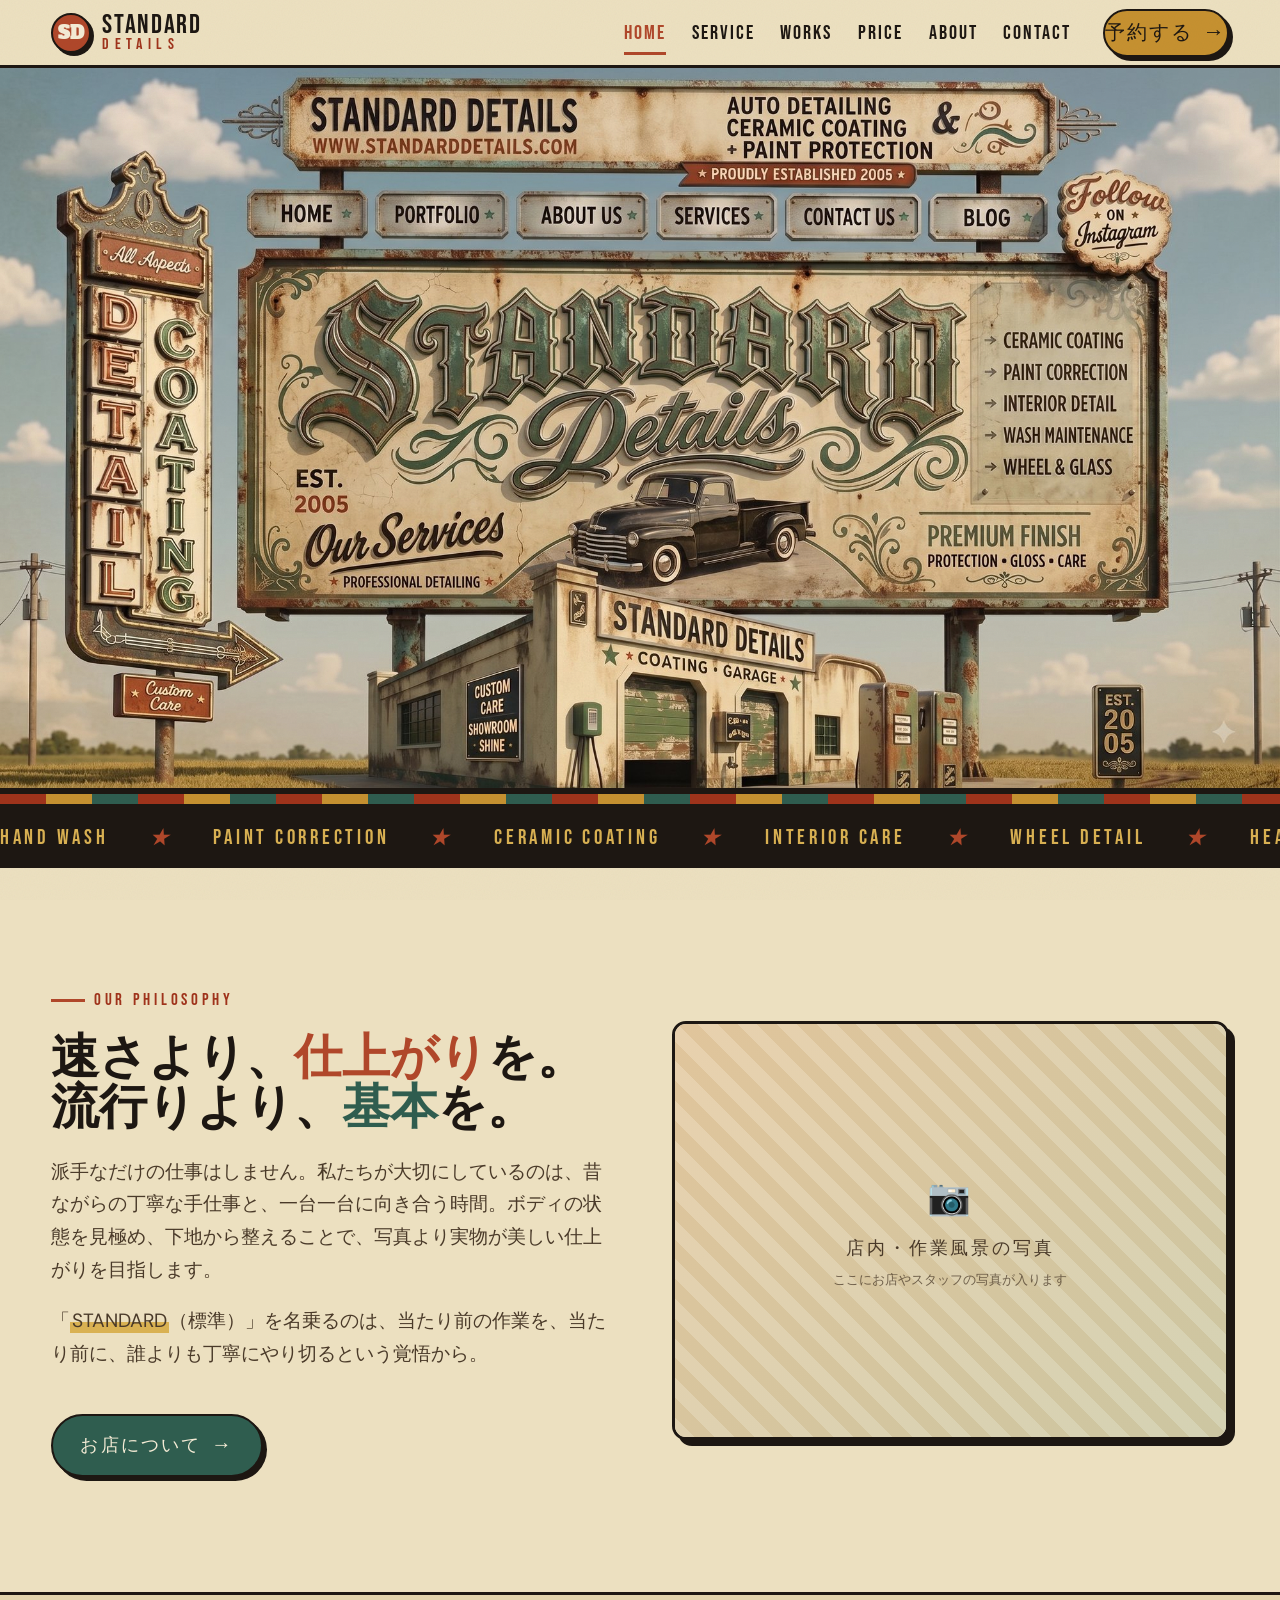
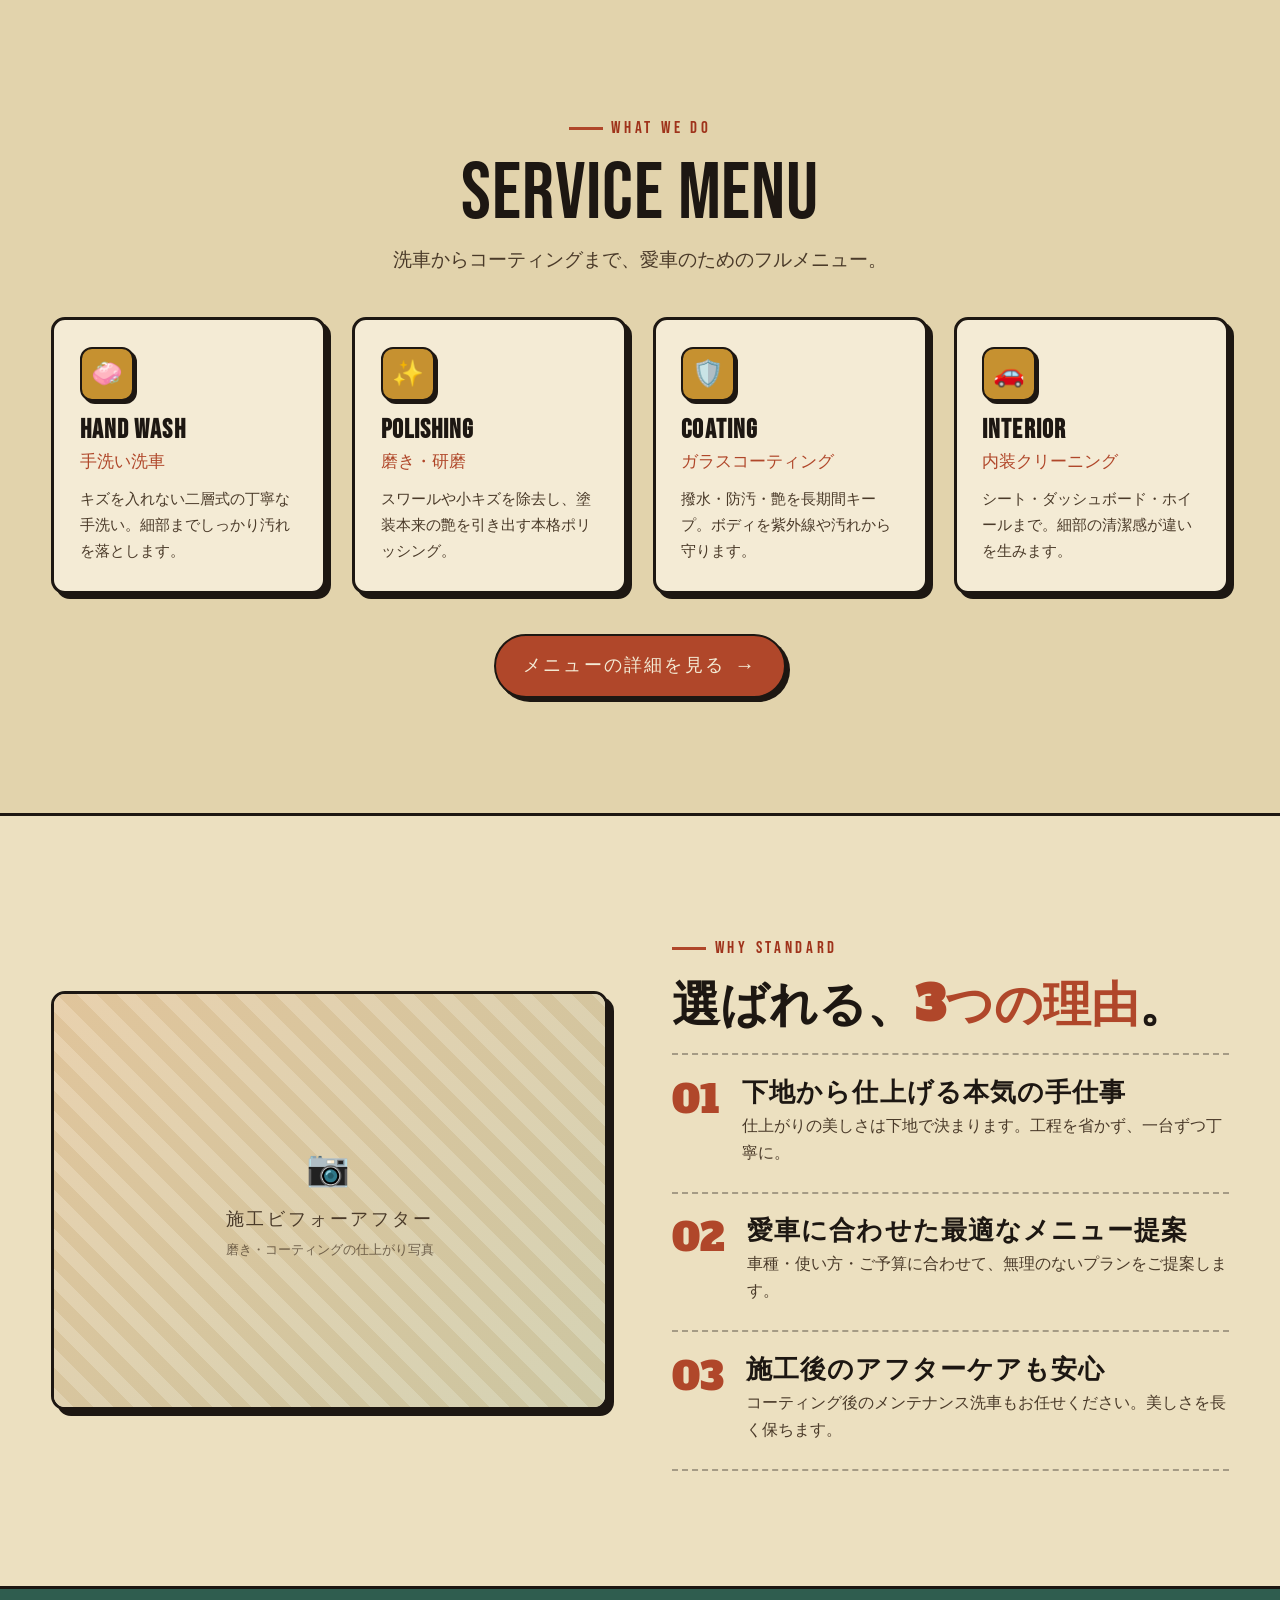
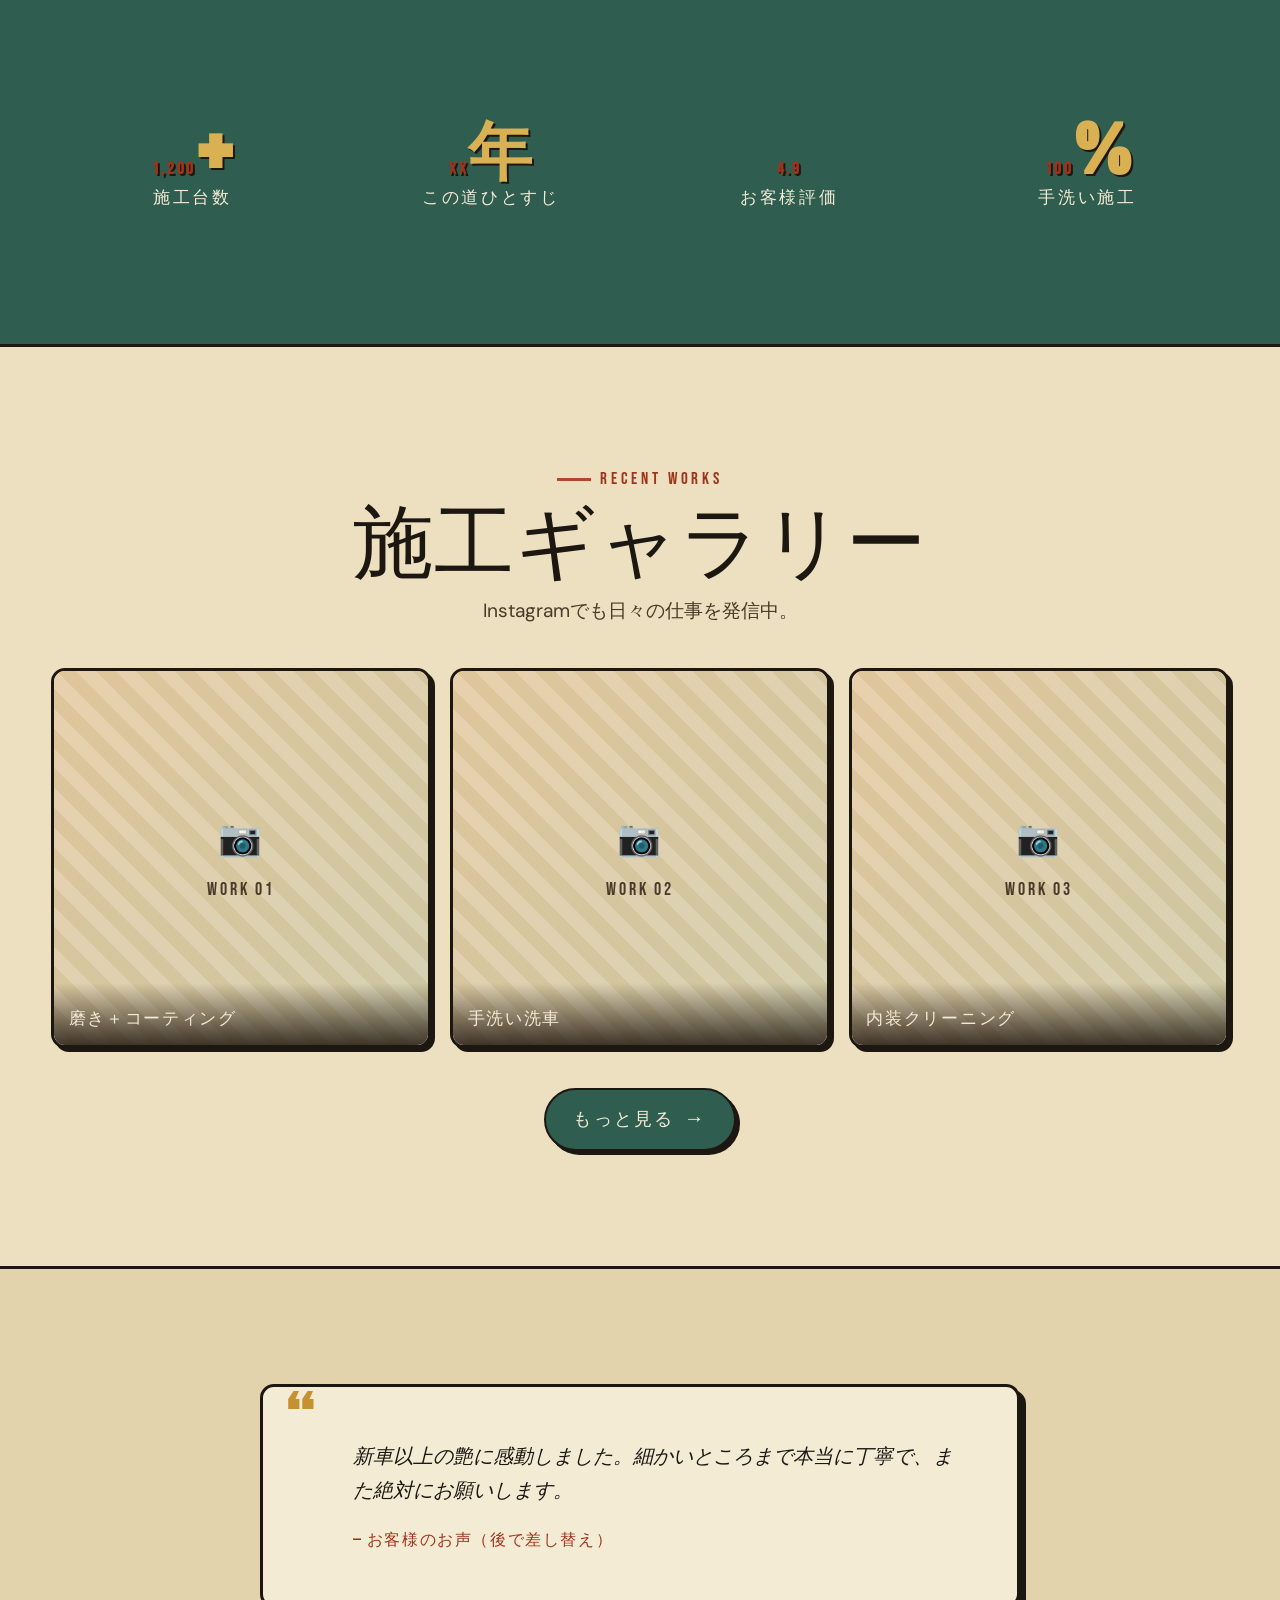
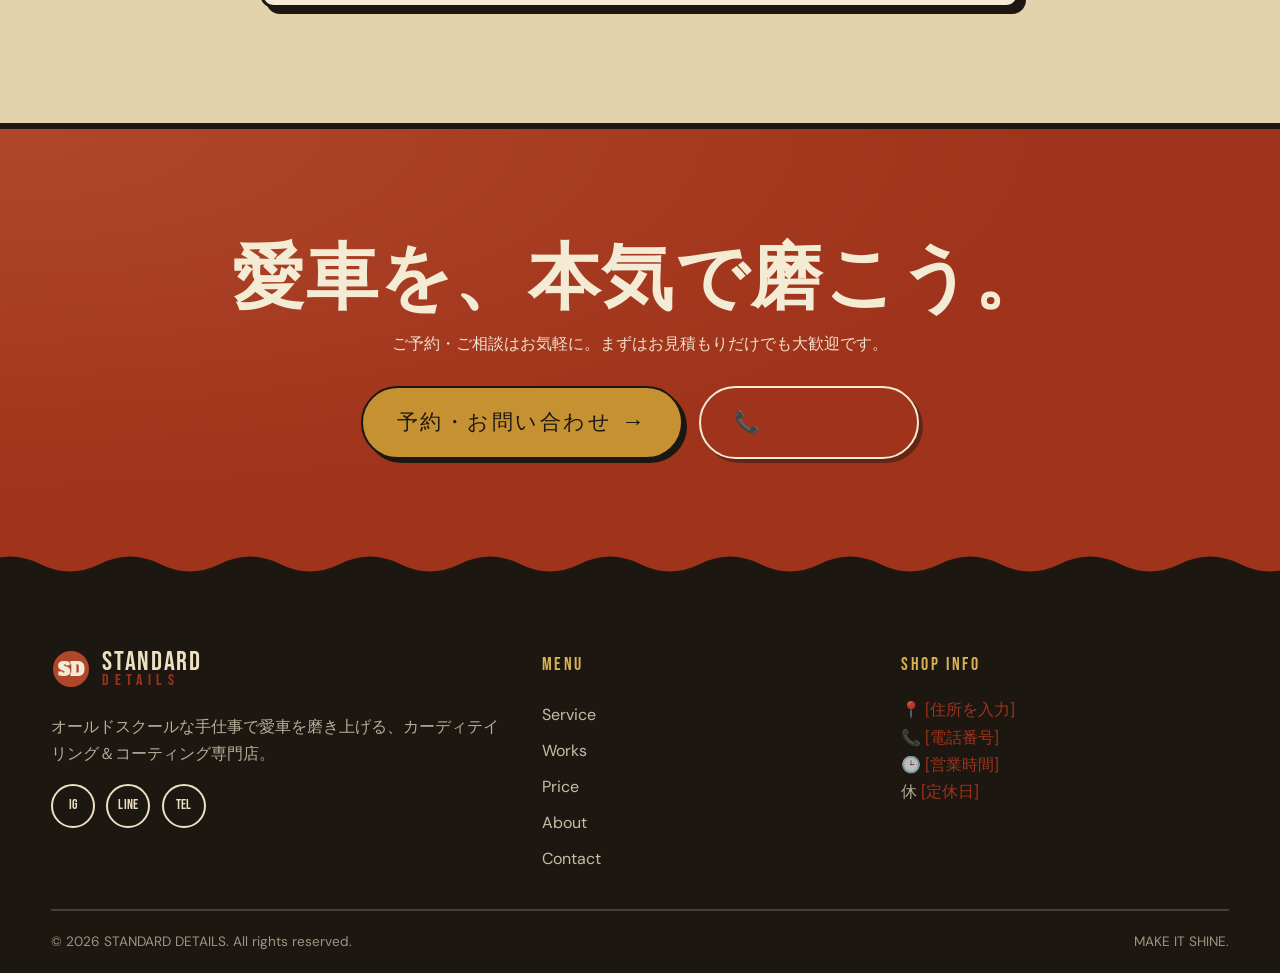
==== commit a5adcf6c: "Swap hero to the Gemini-generated image (optimized) トップ画像をオーナーがアップした Gemini 生成画像に差し替え。 - 元PNG(2730x1" ====
--- a/index.html
+++ b/index.html
@@ -52,7 +52,7 @@
      visitor's browser. If it fails to load, it hides itself and the SVG
      scene below shows as a self-contained fallback. To self-host later,
      drop the file into assets/img/ and point src at it. -->
-<img class="scene-img" src="assets/img/hero-top.png"
+<img class="scene-img" src="assets/img/hero-top.jpg"
      alt="STANDARD DETAILS — オートディテイリング＆セラミックコーティング・ペイントプロテクション専門店。セラミックコーティング／ペイントコレクション／内装／ホイール＆ガラス。DETAIL COATING GARAGE。"
      onerror="this.style.display='none'">
 <svg viewBox="0 0 1600 900" preserveAspectRatio="xMidYMax meet" xmlns="http://www.w3.org/2000/svg" role="img" aria-label="STANDARD DETAILS — ロードサイド・カーディテイリング・ガレージ。手洗い洗車・磨き・ガラスコーティング専門店。看板にHOME/SERVICE/WORKS/PRICE/ABOUT/CONTACTのメニュー。">
--- a/assets/css/style.css
+++ b/assets/css/style.css
@@ -13,25 +13,28 @@
 
 /* ------------------------------ Tokens ----------------------------- */
 :root {
-  /* Palette */
-  --paper:      #f3e7cc;   /* warm cream base            */
-  --paper-2:    #ecdcbb;   /* slightly deeper cream      */
-  --cream:      #fbf3e0;   /* lightest cream (cards)     */
-  --ink:        #241a12;   /* espresso near-black text   */
-  --ink-soft:   #5a4632;   /* softened brown text        */
-  --orange:     #cf5f22;   /* burnt orange (primary)     */
-  --orange-2:   #b74d18;   /* deeper orange              */
-  --rust:       #a8341c;   /* racing red / rust          */
-  --gold:       #e2a026;   /* mustard gold               */
-  --gold-2:     #f0bd4a;   /* light gold                 */
-  --teal:       #2c6b57;   /* retro pine green           */
-  --teal-2:     #1f5344;   /* deep pine                  */
-  --line:       rgba(36,26,18,.16);
-  --line-strong:rgba(36,26,18,.32);
+  /* Palette — antique sign-painter / aged billboard (matches the hero art):
+     aged parchment, deep pine green, brick red, black ink, antique gold. */
+  --paper:      #ece0c0;   /* aged parchment base        */
+  --paper-2:    #e2d3ac;   /* deeper parchment           */
+  --cream:      #f4ebd5;   /* light parchment (cards)    */
+  --ink:        #1d1712;   /* black ink text             */
+  --ink-soft:   #4a3a29;   /* softened brown text        */
+  --orange:     #b0472a;   /* brick terracotta (primary) */
+  --orange-2:   #8f3820;   /* deeper brick               */
+  --rust:       #9f331b;   /* brick red                  */
+  --gold:       #c69130;   /* antique mustard gold       */
+  --gold-2:     #d9b152;   /* light antique gold         */
+  --teal:       #2f5d4f;   /* deep pine green            */
+  --teal-2:     #234a3f;   /* darkest pine               */
+  --line:       rgba(29,23,18,.16);
+  --line-strong:rgba(29,23,18,.34);
 
   /* Type */
   --f-display: "Alfa Slab One", Georgia, serif;
   --f-poster:  "Bebas Neue", Impact, sans-serif;
+  --f-black:   "UnifrakturCook", "Times New Roman", Georgia, serif; /* blackletter */
+  --f-script:  "Yellowtail", "Segoe Script", cursive;               /* script accent */
   --f-body:    "DM Sans", system-ui, -apple-system, "Hiragino Kaku Gothic ProN",
                "Yu Gothic", Meiryo, sans-serif;
 
@@ -447,21 +450,32 @@
 .cta-band .btn--ghost { --fg: var(--cream); border-color: var(--cream); box-shadow: 4px 4px 0 rgba(36,26,18,.5); }
 
 /* --------------------------- Page hero (sub) ----------------------- */
+/* Aged-parchment header framed in antique gold, blackletter title. */
 .page-hero {
-  background: var(--ink); color: var(--cream);
+  background:
+    radial-gradient(120% 140% at 50% -20%, var(--cream), var(--paper) 60%, var(--paper-2));
+  color: var(--ink);
   border-bottom: 3px solid var(--ink); position: relative; overflow: hidden;
-  padding: clamp(3rem,7vw,5rem) 0 clamp(2.6rem,6vw,4rem);
-}
-.page-hero::before {
-  content:""; position:absolute; inset:0;
-  background: repeating-conic-gradient(from 0deg at 85% 20%,
-    rgba(226,160,38,.16) 0 8deg, transparent 8deg 16deg);
-}
-.page-hero .wrap { position: relative; }
-.page-hero h1 { font-family: var(--f-poster); font-size: clamp(3rem,9vw,6rem); text-transform: uppercase; }
-.page-hero .jp { font-family: var(--f-display); color: var(--gold-2); font-size: clamp(1rem,2.4vw,1.4rem); }
-.crumbs { font-family: var(--f-poster); letter-spacing:.14em; font-size:1rem; color: rgba(251,243,224,.7); margin-bottom:1rem; }
-.crumbs a:hover{ color: var(--gold-2); }
+  padding: clamp(3.2rem,7vw,5rem) 0 clamp(2.8rem,6vw,4rem);
+}
+.page-hero::before { /* faint radial vignette for aged feel */
+  content:""; position:absolute; inset:0; pointer-events:none;
+  background: radial-gradient(120% 120% at 50% 50%, transparent 55%, rgba(58,36,16,.14));
+}
+.page-hero .wrap { position: relative; text-align: center; }
+.page-hero .wrap::after { /* antique gold rule under the title */
+  content:""; display:block; width:min(360px,60%); height:3px; margin:1rem auto 0;
+  background: linear-gradient(90deg, transparent, var(--gold) 20%, var(--gold) 80%, transparent);
+}
+.page-hero h1 {
+  font-family: var(--f-black); font-weight: 700;
+  font-size: clamp(3.2rem,10vw,6.4rem); line-height: .96;
+  text-transform: uppercase; letter-spacing: .01em;
+  text-shadow: 2px 2px 0 rgba(29,23,18,.12);
+}
+.page-hero .jp { font-family: var(--f-script); color: var(--teal); font-size: clamp(1.3rem,3vw,2rem); margin-top:.2rem; }
+.crumbs { font-family: var(--f-poster); letter-spacing:.14em; font-size:1rem; color: var(--ink-soft); margin-bottom:1rem; }
+.crumbs a:hover{ color: var(--rust); }
 
 /* ------------------------- Pricing table --------------------------- */
 .price-list { display: grid; gap: 1rem; }
@@ -574,13 +588,12 @@
 
 /* --- Retro multi-color stripe band (70's racing / poster stripes) --- */
 .retro-stripes {
-  height: 18px;
+  height: 16px;
   border-block: 3px solid var(--ink);
   background: repeating-linear-gradient(90deg,
-    var(--rust)   0 44px,
-    var(--orange) 44px 88px,
-    var(--gold)   88px 132px,
-    var(--teal)   132px 176px);
+    var(--rust)   0 46px,
+    var(--gold)   46px 92px,
+    var(--teal)   92px 138px);
 }
 .retro-stripes--thin { height: 12px; }
 
@@ -711,6 +724,11 @@
   position: absolute; inset: 0; width: 100%; height: 100%;
   object-fit: cover; background: #000;
 }
+/* On portrait / narrow screens, show the WHOLE video (letterboxed) so it
+   isn't cropped/cut off. Desktop landscape keeps the full-bleed cover. */
+@media (orientation: portrait), (max-width: 640px) {
+  .intro__video { object-fit: contain; }
+}
 
 /* Only-when-needed play button (shown if the browser blocks autoplay).
    Hidden the rest of the time so nothing distracts from the footage. */
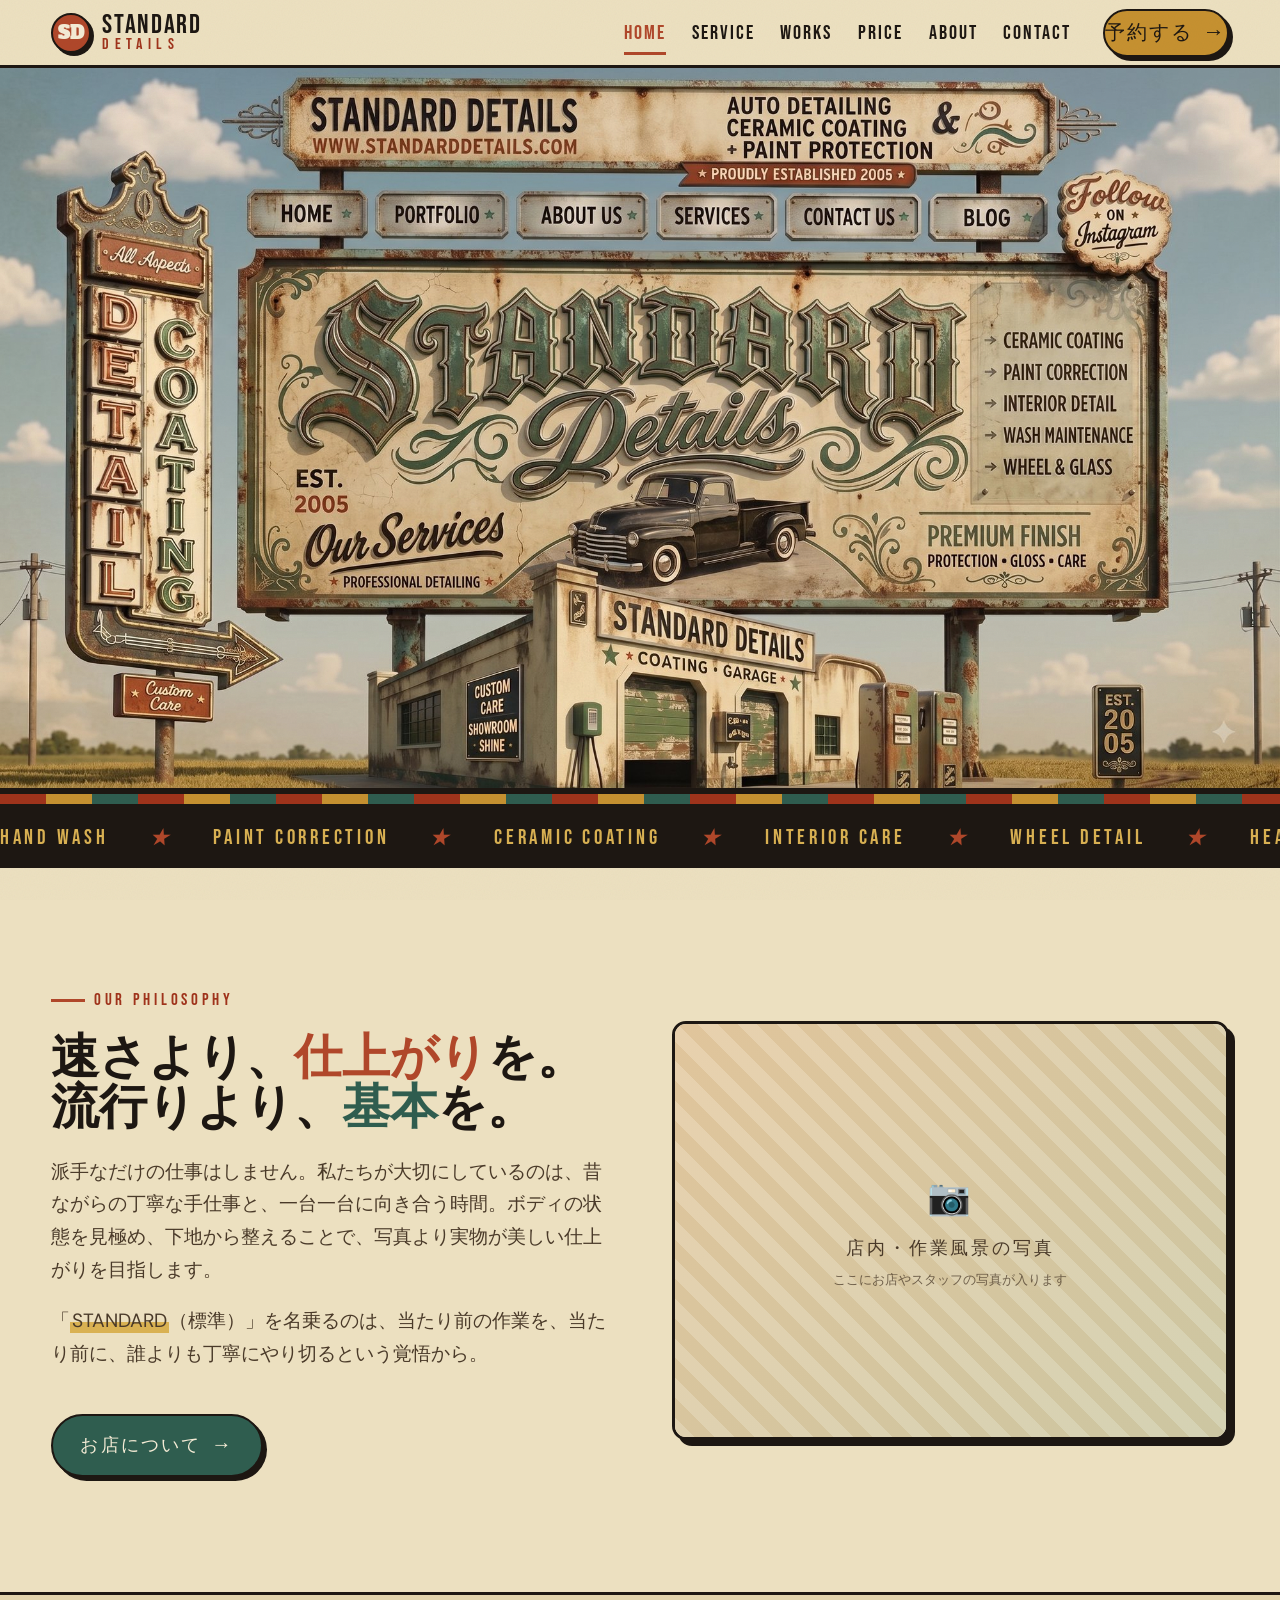
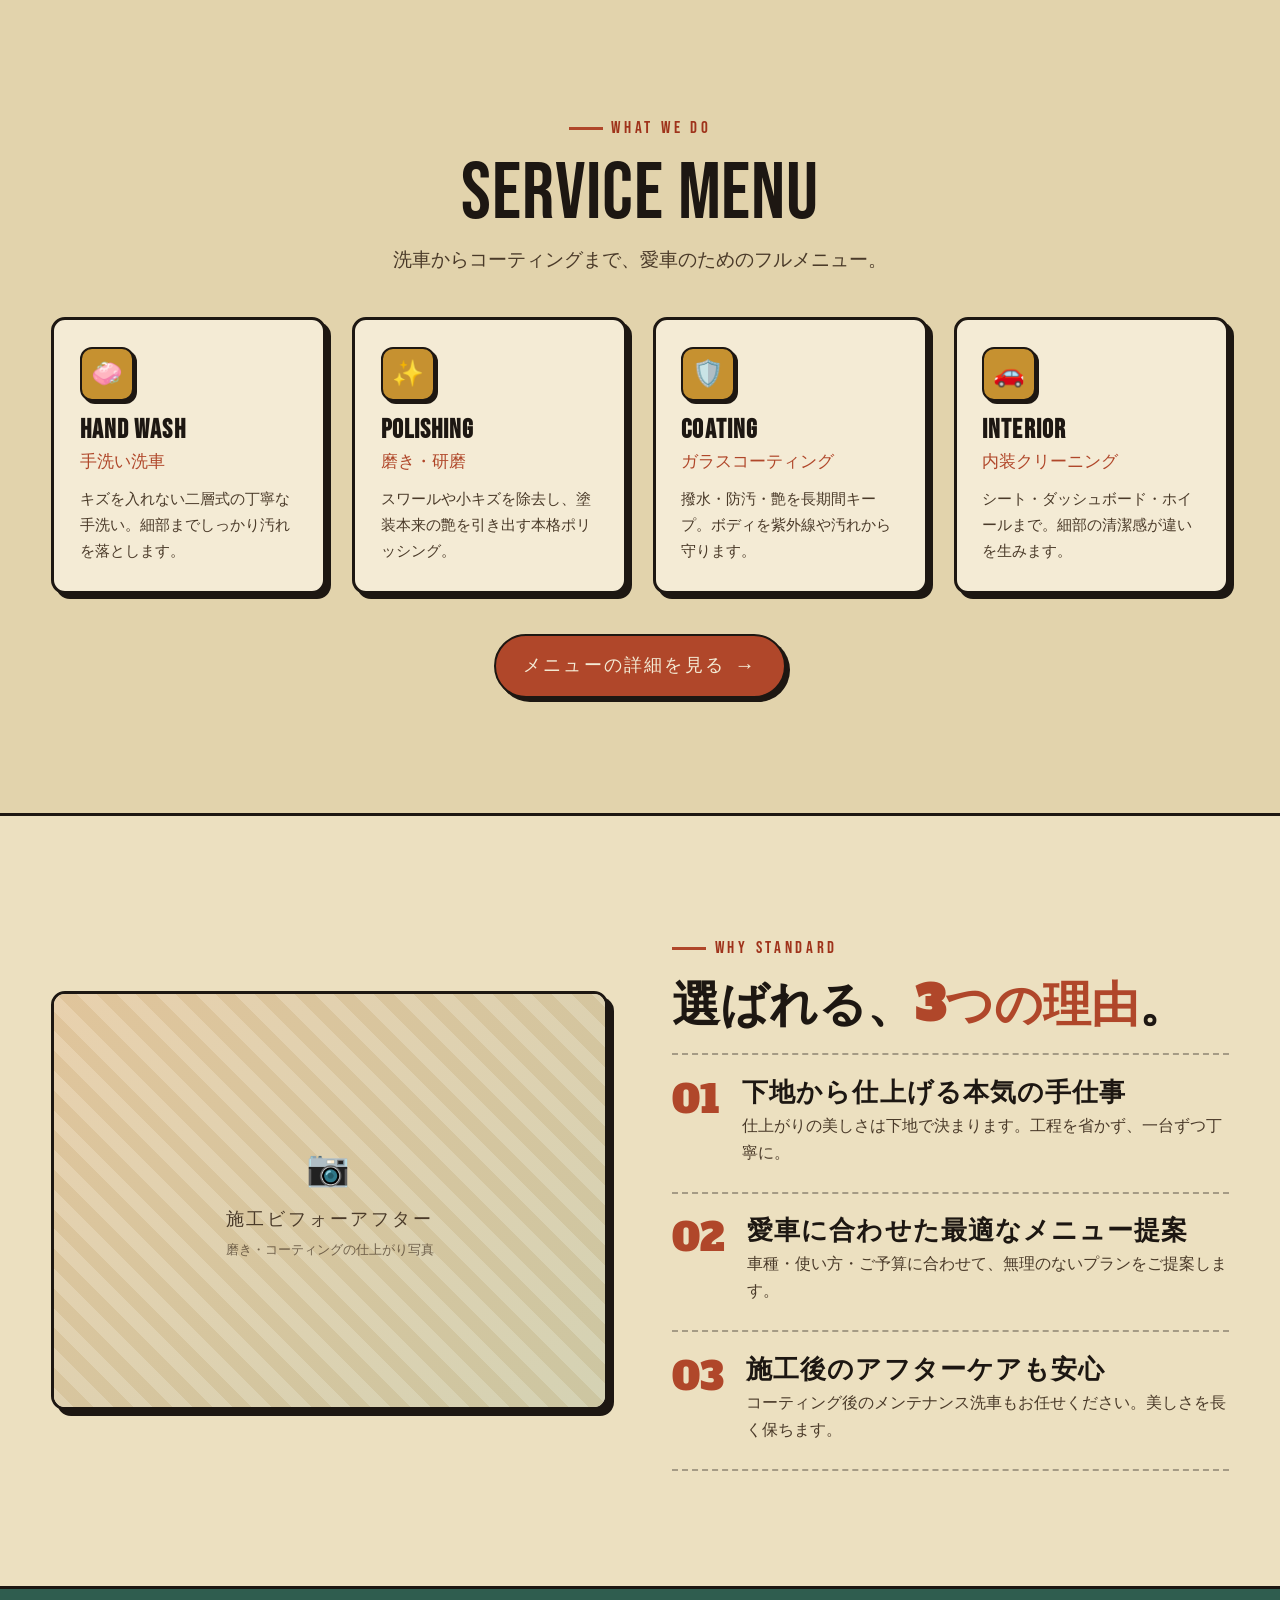
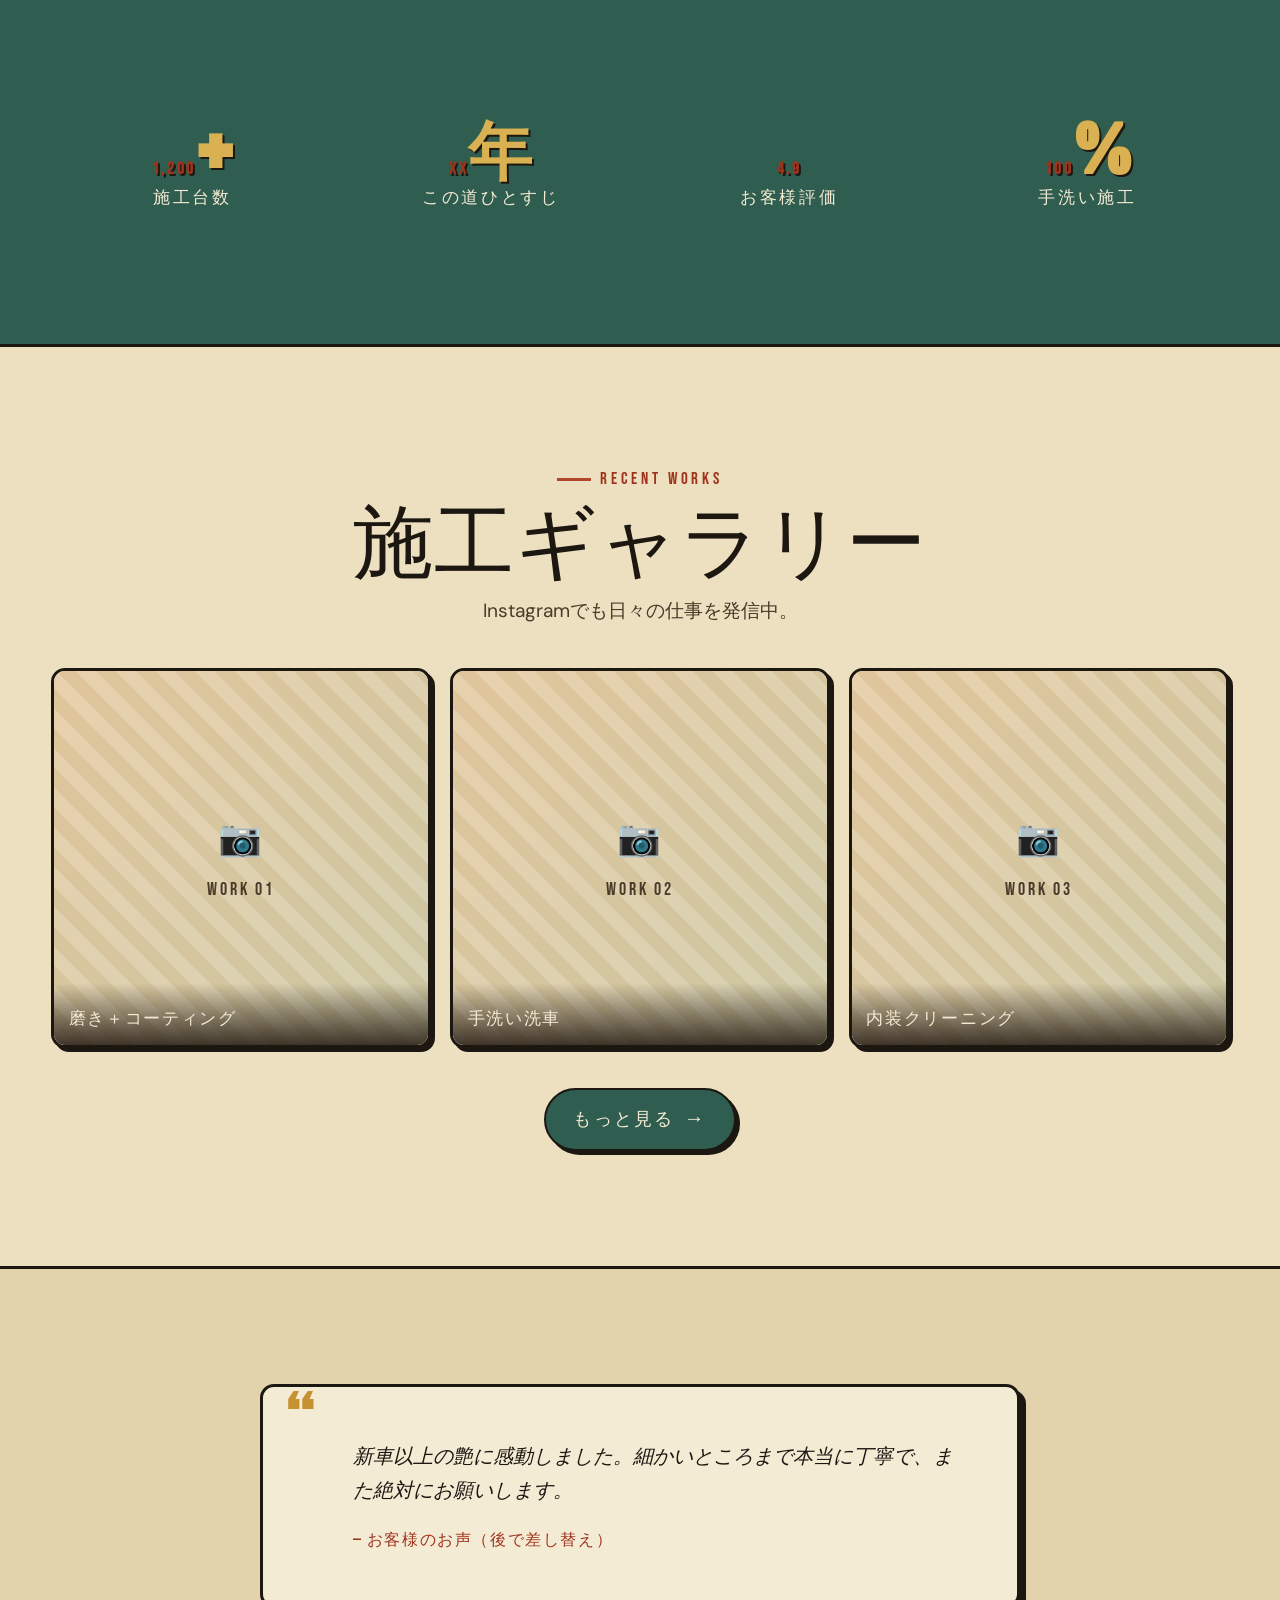
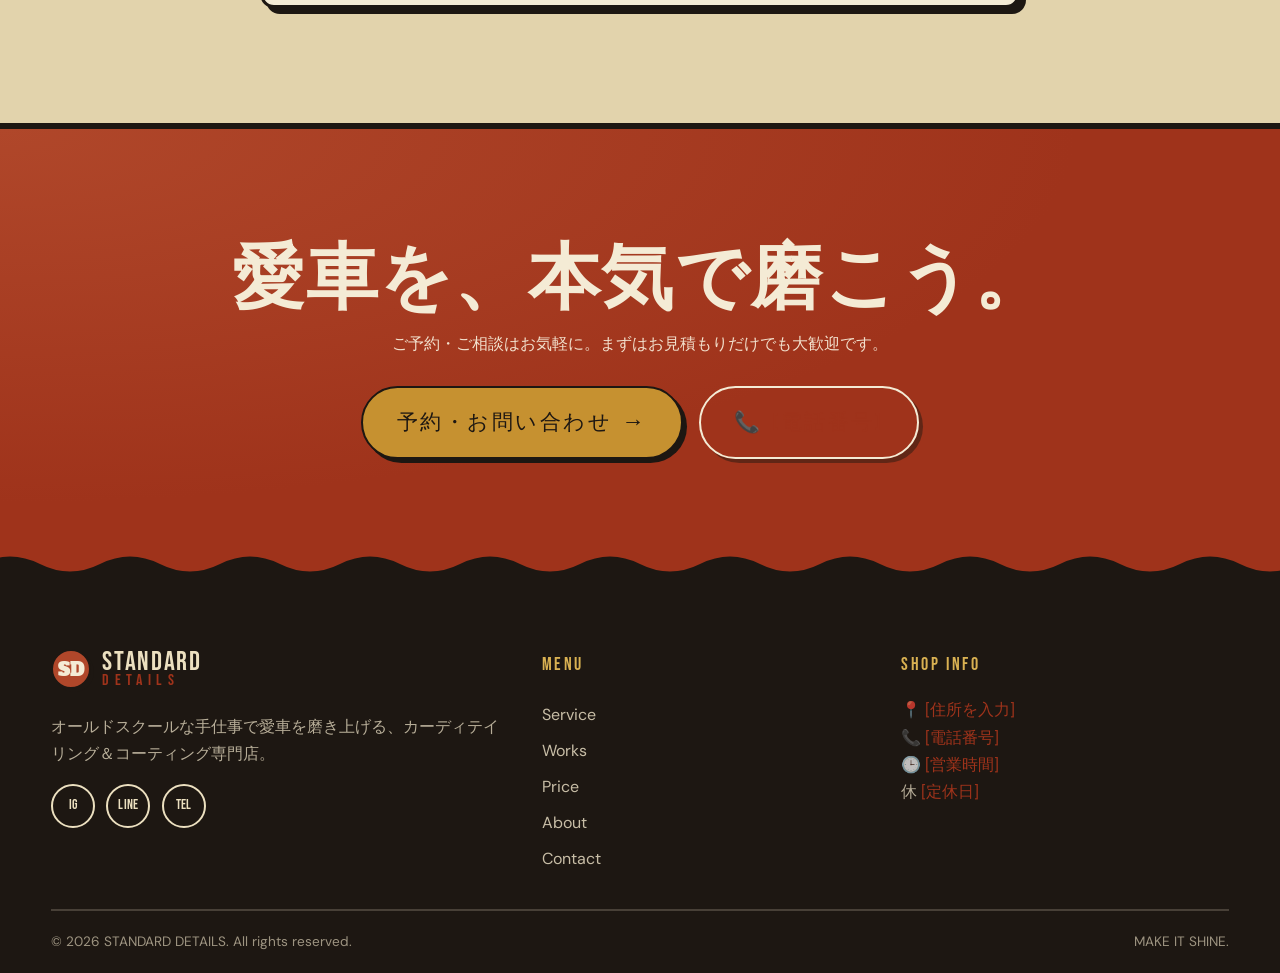
==== commit ea17326b: "Make the hero artwork's painted buttons clickable (hotspot map) 画像内に描かれたナビボタンを実リンク化。画像と同じ16:9枠(.hero" ====
--- a/index.html
+++ b/index.html
@@ -48,13 +48,20 @@
 
 <!-- ===================== SCENE HERO (top view) ==================== -->
 <section class="scene-hero">
-<!-- Raster hero (placeholder). Loaded directly from the image CDN by the
-     visitor's browser. If it fails to load, it hides itself and the SVG
-     scene below shows as a self-contained fallback. To self-host later,
-     drop the file into assets/img/ and point src at it. -->
+<div class="hero-map">
+<!-- Self-hosted raster hero. If it fails to load, it hides itself and the
+     SVG scene below shows as a self-contained fallback. -->
 <img class="scene-img" src="assets/img/hero-top.jpg"
      alt="STANDARD DETAILS — オートディテイリング＆セラミックコーティング・ペイントプロテクション専門店。セラミックコーティング／ペイントコレクション／内装／ホイール＆ガラス。DETAIL COATING GARAGE。"
      onerror="this.style.display='none'">
+<!-- Clickable hotspots over the buttons painted into the hero artwork -->
+<a class="hot" href="index.html"   aria-label="ホーム"          style="left:19.0%;top:18.5%;width:9.0%;height:6.6%"></a>
+<a class="hot" href="works.html"   aria-label="施工事例(Portfolio)" style="left:29.2%;top:18.5%;width:10.2%;height:6.6%"></a>
+<a class="hot" href="about.html"   aria-label="お店について(About)" style="left:40.6%;top:18.5%;width:10.2%;height:6.6%"></a>
+<a class="hot" href="service.html" aria-label="サービス(Services)"  style="left:51.6%;top:18.5%;width:9.4%;height:6.6%"></a>
+<a class="hot" href="contact.html" aria-label="お問い合わせ(Contact)" style="left:61.8%;top:18.5%;width:11.0%;height:6.6%"></a>
+<a class="hot" href="https://www.instagram.com/standard_details/" target="_blank" rel="noopener" aria-label="最新情報・ブログ(Instagram)" style="left:73.5%;top:18.5%;width:6.6%;height:6.6%"></a>
+<a class="hot" href="https://www.instagram.com/standard_details/" target="_blank" rel="noopener" aria-label="Instagram" style="left:80.4%;top:14.4%;width:8.6%;height:11.6%;border-radius:50%"></a>
 <svg viewBox="0 0 1600 900" preserveAspectRatio="xMidYMax meet" xmlns="http://www.w3.org/2000/svg" role="img" aria-label="STANDARD DETAILS — ロードサイド・カーディテイリング・ガレージ。手洗い洗車・磨き・ガラスコーティング専門店。看板にHOME/SERVICE/WORKS/PRICE/ABOUT/CONTACTのメニュー。">
   <defs>
     <linearGradient id="sky" x1="0" y1="0" x2="0" y2="1">
@@ -246,6 +253,7 @@
   <rect x="0" y="0" width="1600" height="900" fill="#6b4a1e" opacity=".055" pointer-events="none" style="mix-blend-mode:multiply"/>
   <rect x="0" y="0" width="1600" height="900" fill="url(#vig)" pointer-events="none"/>
 </svg>
+</div>
 </section>
 <!-- ===================== RETRO STRIPE BAND ======================= -->
 <div class="retro-stripes" aria-hidden="true"></div>
--- a/assets/css/style.css
+++ b/assets/css/style.css
@@ -758,6 +758,19 @@
   position: absolute; inset: 0; width: 100%; height: 100%;
   object-fit: cover; object-position: center; display: block; z-index: 2;
 }
+/* Clickable hotspot map over the hero image. The wrapper is locked to the
+   image's aspect ratio so percentage-positioned links always sit exactly on
+   the buttons painted into the artwork, at any screen size. */
+.scene-hero .hero-map { position: relative; width: 100%; aspect-ratio: 2000 / 1125; }
+.scene-hero .hero-map > svg { position: absolute; inset: 0; width: 100%; height: 100%; max-height: none; z-index: 1; }
+.scene-hero .hot {
+  position: absolute; z-index: 3; display: block; border-radius: 10px;
+  background: transparent; cursor: pointer;
+  transition: background .15s, box-shadow .15s;
+}
+.scene-hero .hot:hover { background: rgba(214,177,82,.22); box-shadow: 0 0 0 2px rgba(31,23,18,.35) inset; }
+.scene-hero .hot:focus-visible { outline: 3px solid var(--gold-2); outline-offset: 2px; }
+.scene-hero.hotspot-debug .hot { background: rgba(214,60,40,.38); box-shadow: 0 0 0 2px #fff inset; }
 .scene-hero svg { width: 100%; height: auto; max-height: 90vh; display: block; margin-inline: auto; }
 .scene-hero .nav-txt {
   font-family: var(--f-poster); fill: #3a2a1c; letter-spacing: 2px;
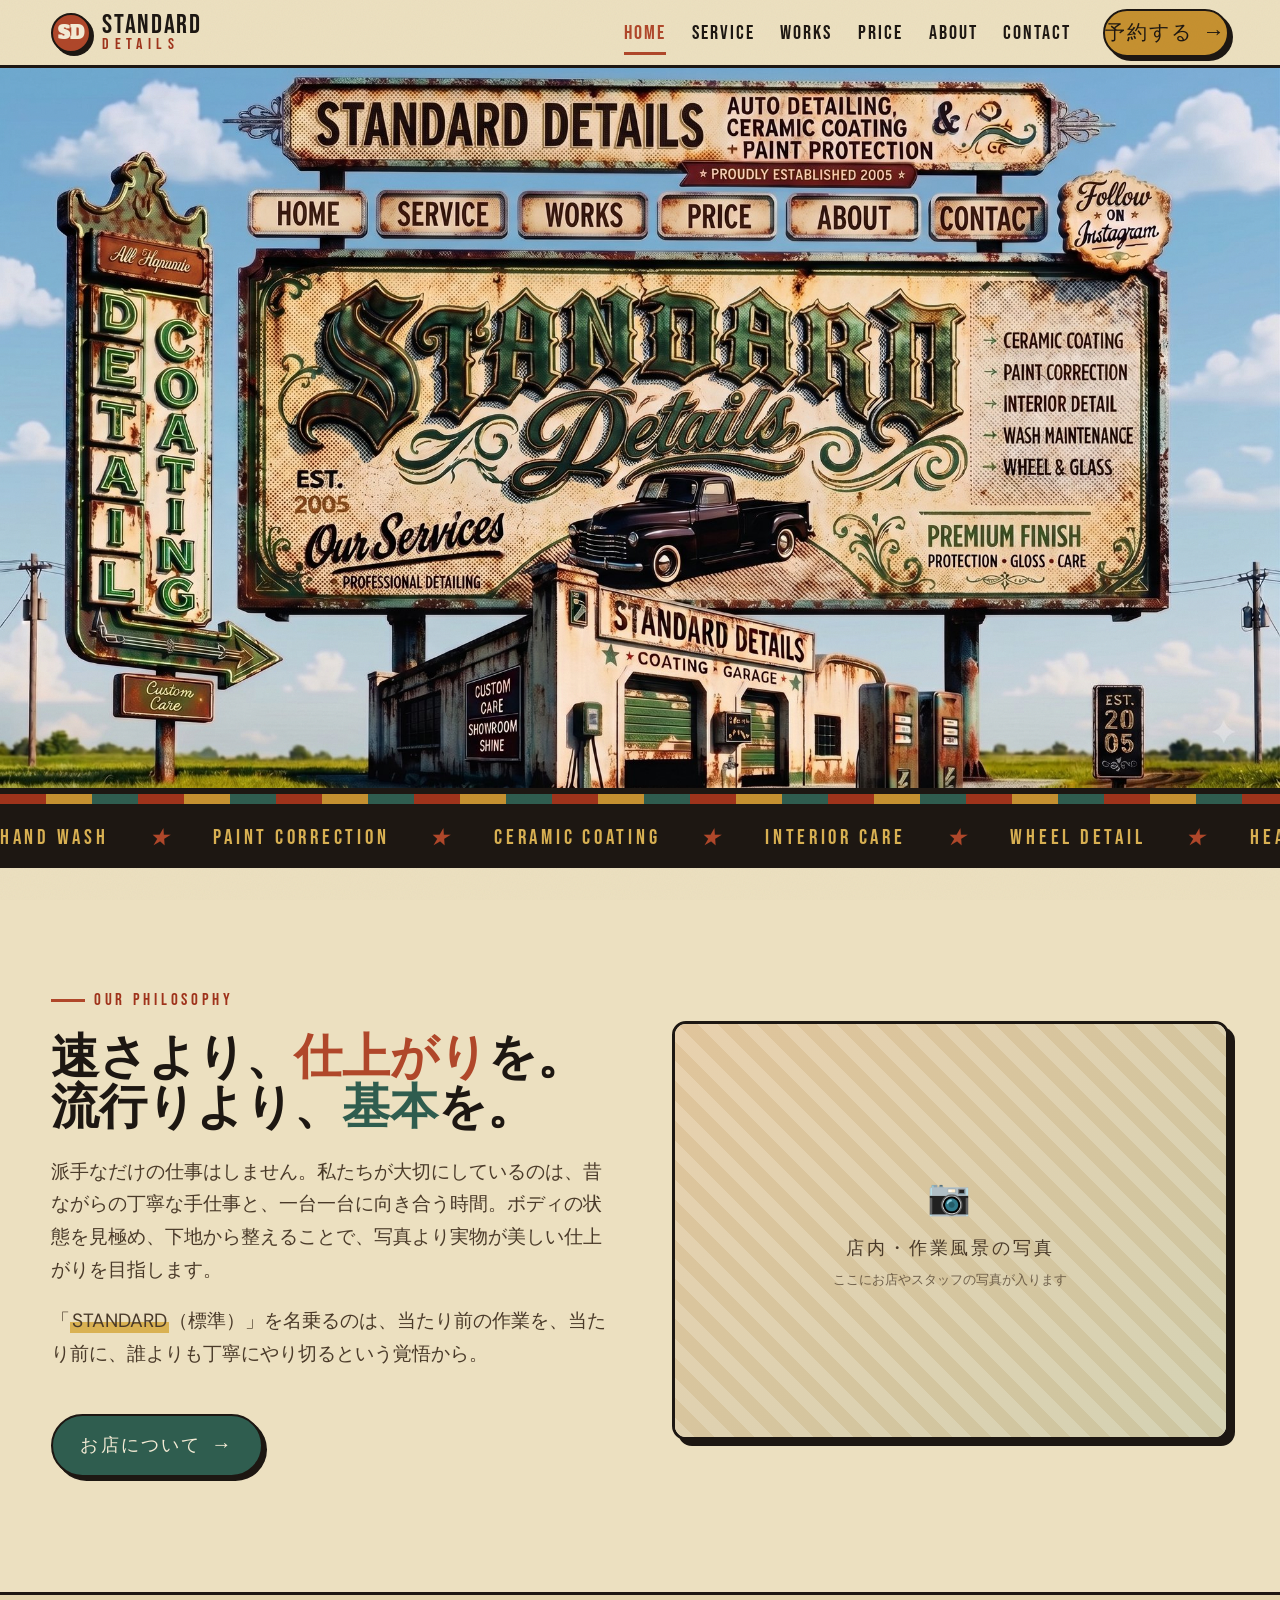
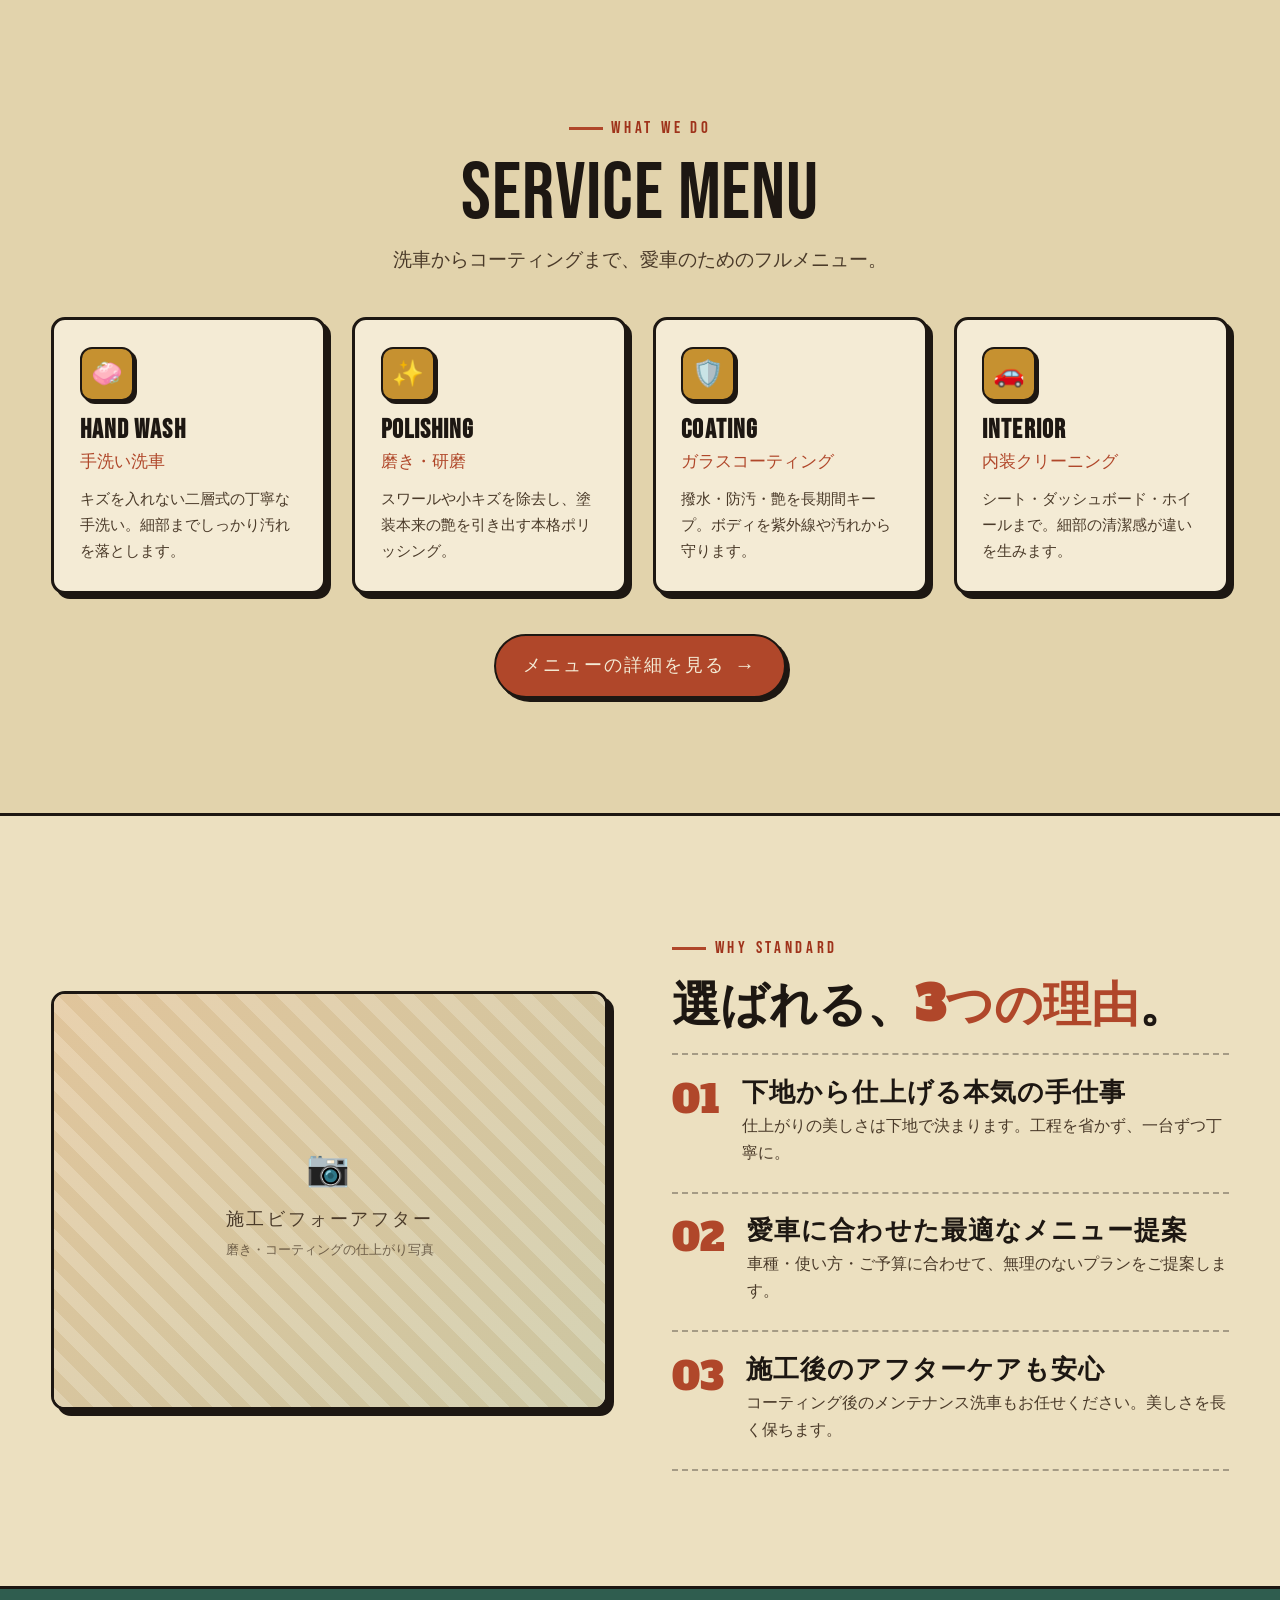
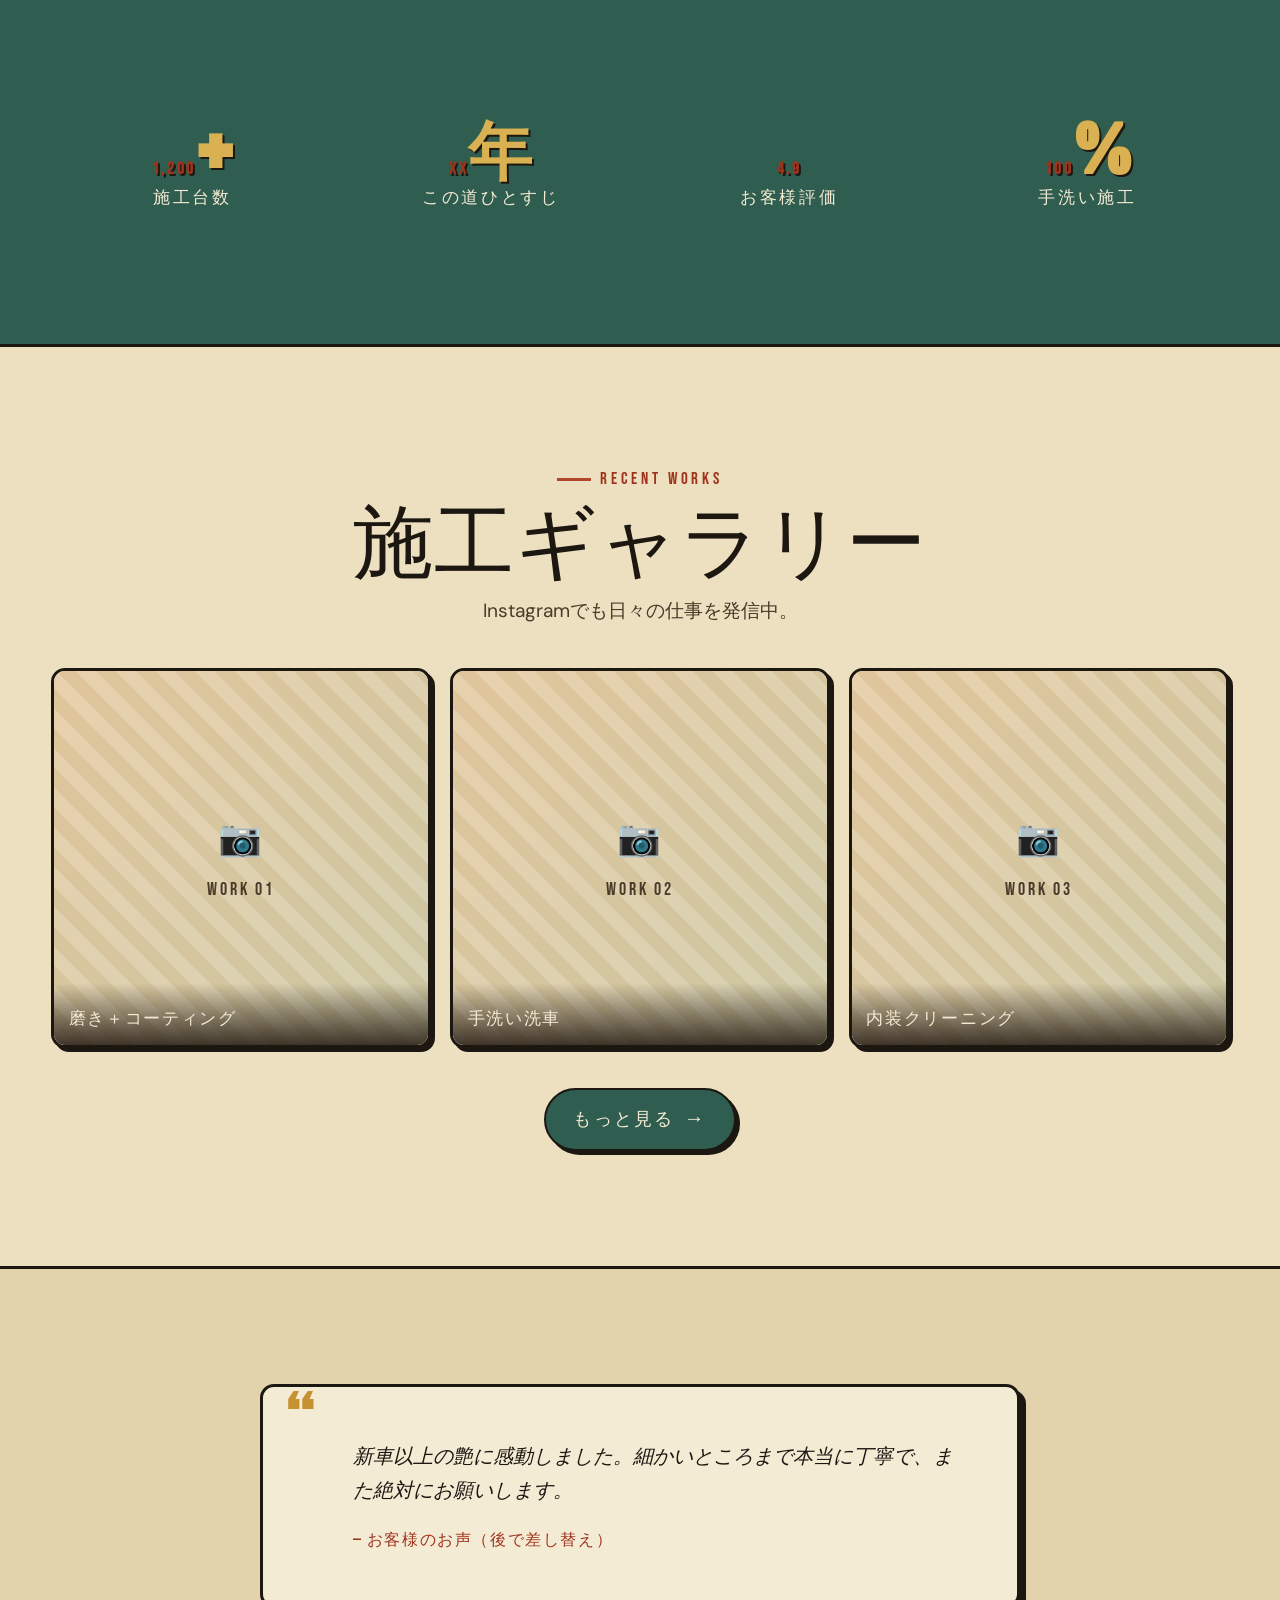
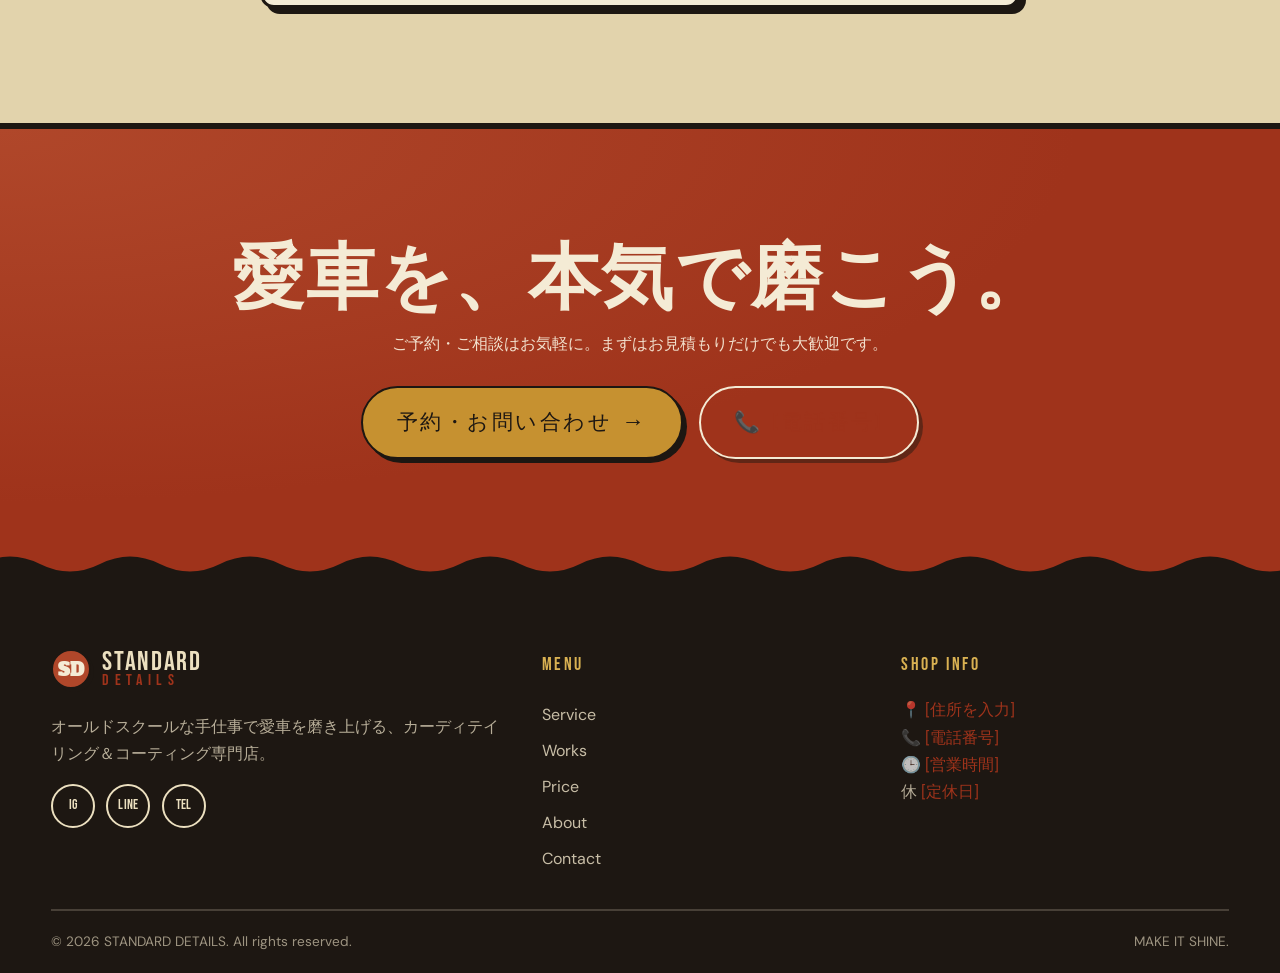
==== commit bb9c133b: "Swap hero to new Gemini image; remap hotspots to matching buttons - トップ画像をオーナー提供の新Gemini画像(nd1zi6)へ差" ====
--- a/index.html
+++ b/index.html
@@ -54,14 +54,15 @@
 <img class="scene-img" src="assets/img/hero-top.jpg"
      alt="STANDARD DETAILS — オートディテイリング＆セラミックコーティング・ペイントプロテクション専門店。セラミックコーティング／ペイントコレクション／内装／ホイール＆ガラス。DETAIL COATING GARAGE。"
      onerror="this.style.display='none'">
-<!-- Clickable hotspots over the buttons painted into the hero artwork -->
-<a class="hot" href="index.html"   aria-label="ホーム"          style="left:19.0%;top:18.5%;width:9.0%;height:6.6%"></a>
-<a class="hot" href="works.html"   aria-label="施工事例(Portfolio)" style="left:29.2%;top:18.5%;width:10.2%;height:6.6%"></a>
-<a class="hot" href="about.html"   aria-label="お店について(About)" style="left:40.6%;top:18.5%;width:10.2%;height:6.6%"></a>
-<a class="hot" href="service.html" aria-label="サービス(Services)"  style="left:51.6%;top:18.5%;width:9.4%;height:6.6%"></a>
-<a class="hot" href="contact.html" aria-label="お問い合わせ(Contact)" style="left:61.8%;top:18.5%;width:11.0%;height:6.6%"></a>
-<a class="hot" href="https://www.instagram.com/standard_details/" target="_blank" rel="noopener" aria-label="最新情報・ブログ(Instagram)" style="left:73.5%;top:18.5%;width:6.6%;height:6.6%"></a>
-<a class="hot" href="https://www.instagram.com/standard_details/" target="_blank" rel="noopener" aria-label="Instagram" style="left:80.4%;top:14.4%;width:8.6%;height:11.6%;border-radius:50%"></a>
+<!-- Clickable hotspots over the buttons painted into the hero artwork
+     (positions measured from the artwork; % of the 16:9 hero-map). -->
+<a class="hot" href="index.html"   aria-label="ホーム"        style="left:19.3%;top:17.0%;width:9.4%;height:7.3%"></a>
+<a class="hot" href="service.html" aria-label="サービス"       style="left:29.5%;top:17.0%;width:10.1%;height:7.3%"></a>
+<a class="hot" href="works.html"   aria-label="施工事例"       style="left:40.6%;top:17.0%;width:10.0%;height:7.3%"></a>
+<a class="hot" href="price.html"   aria-label="料金"          style="left:51.3%;top:17.0%;width:9.4%;height:7.3%"></a>
+<a class="hot" href="about.html"   aria-label="お店について"    style="left:61.6%;top:17.0%;width:10.3%;height:7.3%"></a>
+<a class="hot" href="contact.html" aria-label="お問い合わせ"    style="left:72.5%;top:17.0%;width:9.3%;height:7.3%"></a>
+<a class="hot" href="https://www.instagram.com/standard_details/" target="_blank" rel="noopener" aria-label="Instagram" style="left:83.5%;top:14.0%;width:10.0%;height:13%;border-radius:50%"></a>
 <svg viewBox="0 0 1600 900" preserveAspectRatio="xMidYMax meet" xmlns="http://www.w3.org/2000/svg" role="img" aria-label="STANDARD DETAILS — ロードサイド・カーディテイリング・ガレージ。手洗い洗車・磨き・ガラスコーティング専門店。看板にHOME/SERVICE/WORKS/PRICE/ABOUT/CONTACTのメニュー。">
   <defs>
     <linearGradient id="sky" x1="0" y1="0" x2="0" y2="1">
--- a/assets/css/style.css
+++ b/assets/css/style.css
@@ -764,11 +764,11 @@
 .scene-hero .hero-map { position: relative; width: 100%; aspect-ratio: 2000 / 1125; }
 .scene-hero .hero-map > svg { position: absolute; inset: 0; width: 100%; height: 100%; max-height: none; z-index: 1; }
 .scene-hero .hot {
-  position: absolute; z-index: 3; display: block; border-radius: 10px;
+  position: absolute; z-index: 3; display: block;
   background: transparent; cursor: pointer;
-  transition: background .15s, box-shadow .15s;
-}
-.scene-hero .hot:hover { background: rgba(214,177,82,.22); box-shadow: 0 0 0 2px rgba(31,23,18,.35) inset; }
+  -webkit-tap-highlight-color: transparent; /* no blue/gold flash on mobile tap */
+}
+/* keyboard-only focus ring for accessibility (never shows on mouse/touch) */
 .scene-hero .hot:focus-visible { outline: 3px solid var(--gold-2); outline-offset: 2px; }
 .scene-hero.hotspot-debug .hot { background: rgba(214,60,40,.38); box-shadow: 0 0 0 2px #fff inset; }
 .scene-hero svg { width: 100%; height: auto; max-height: 90vh; display: block; margin-inline: auto; }
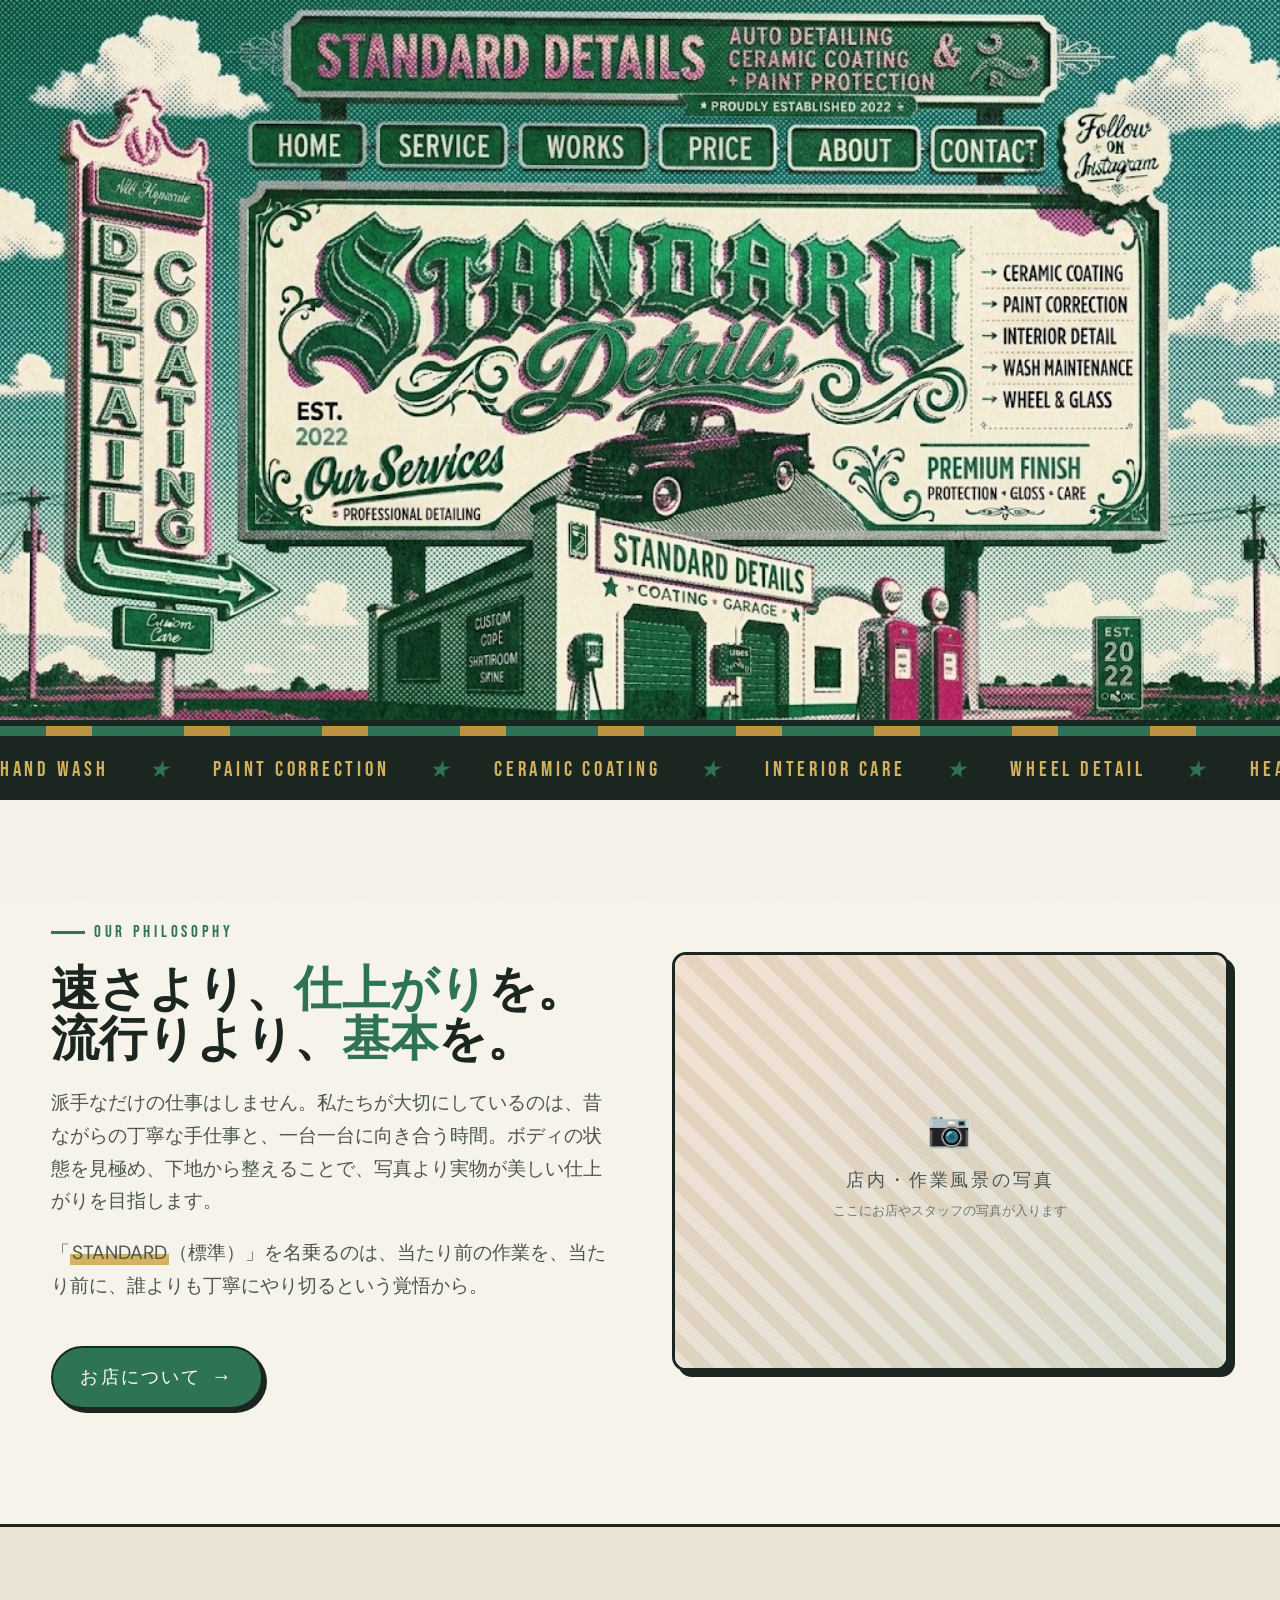
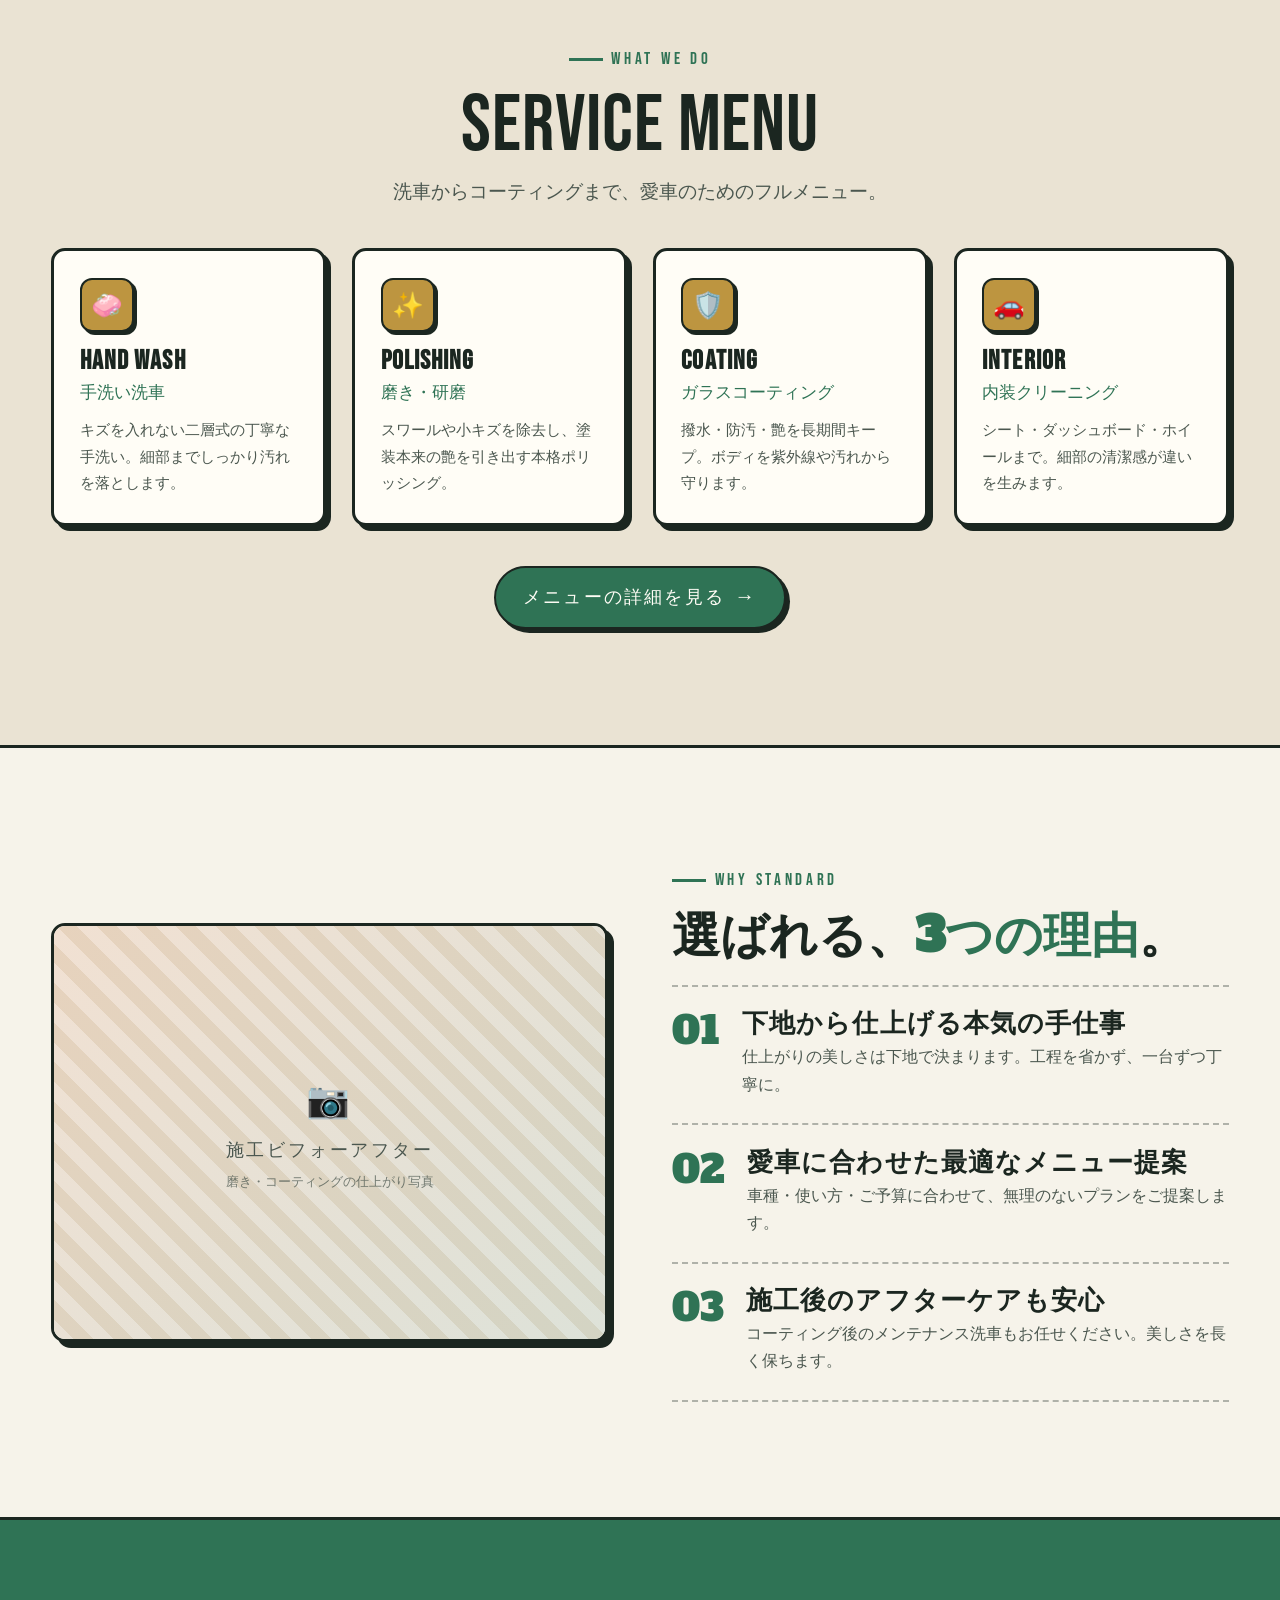
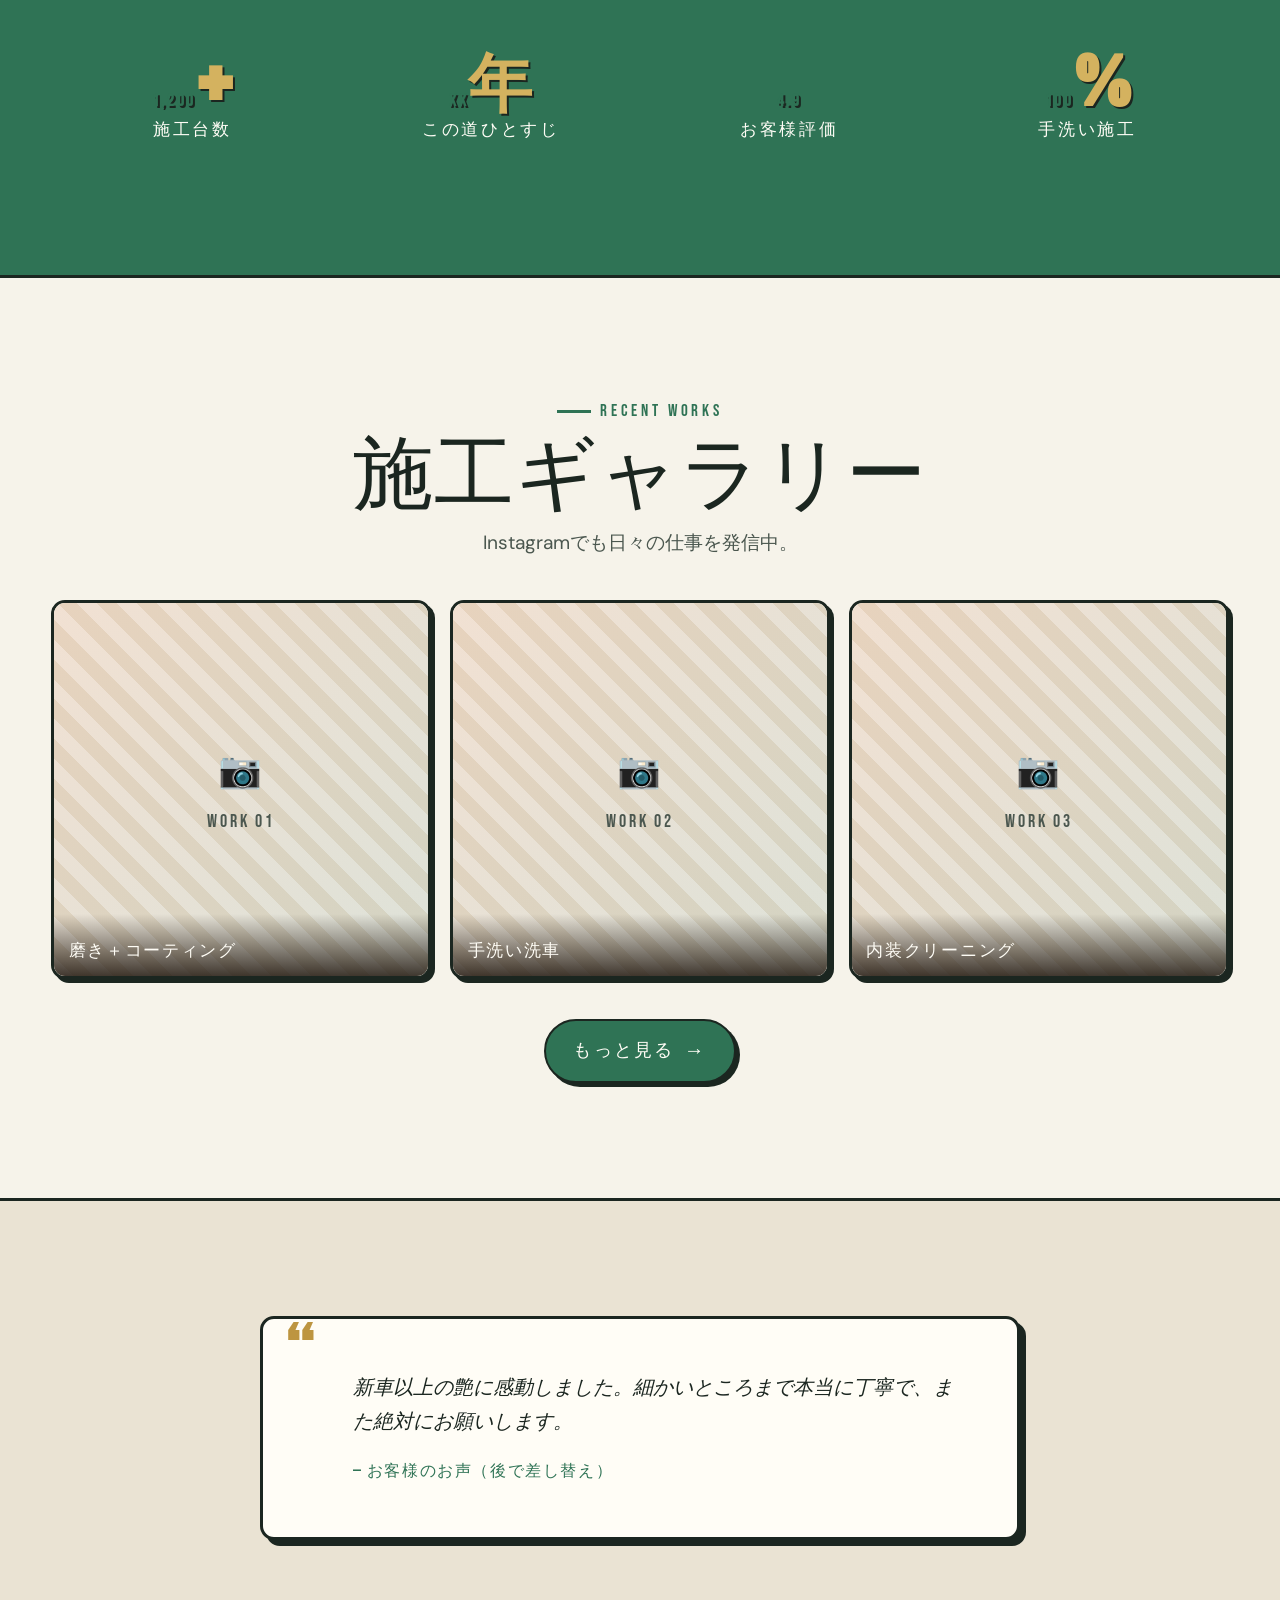
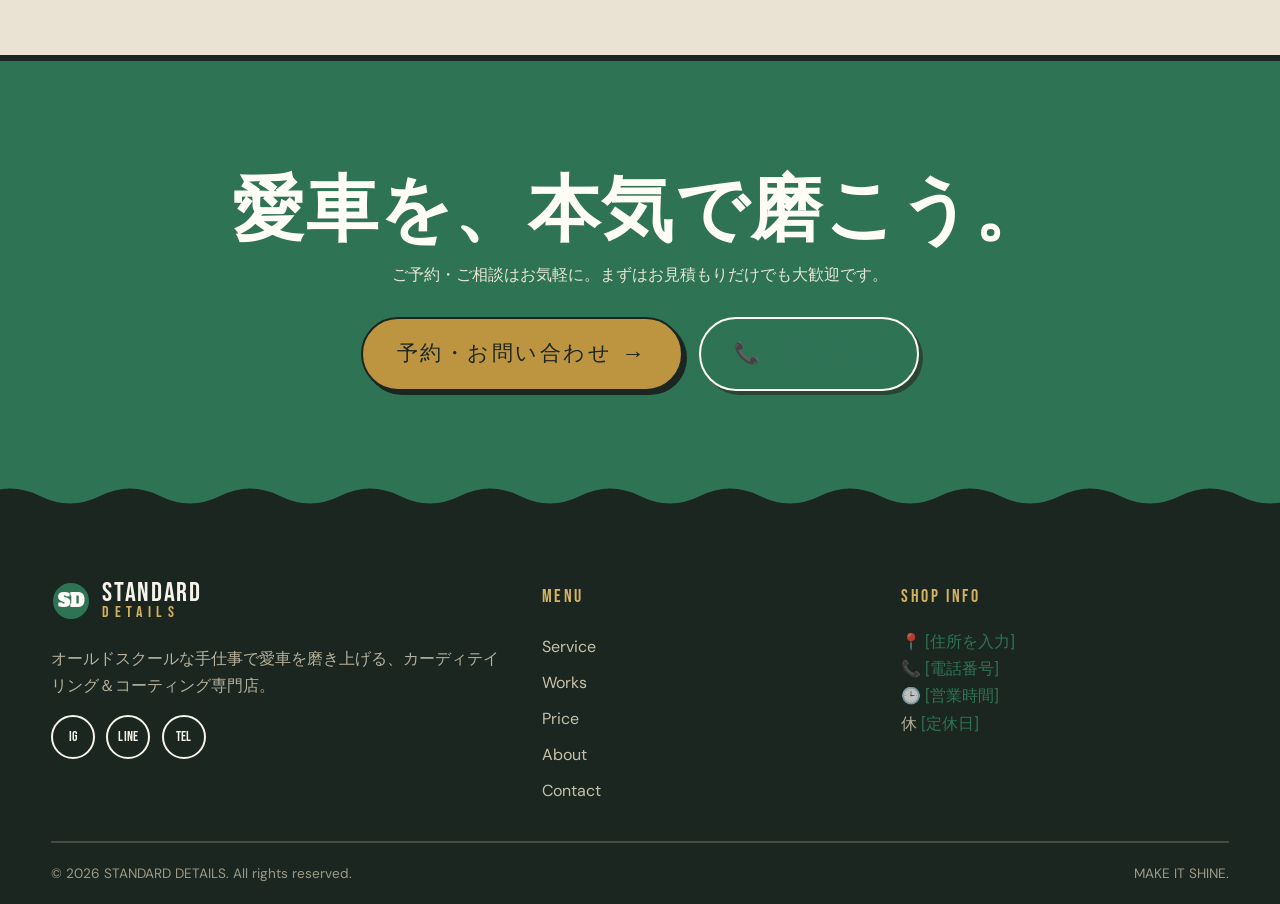
==== commit 85cab915: "Remove site header on the homepage ホームページのサイトヘッダー（ナビバー）を削除し、トップは一枚絵を画面最上部から 全面表示。画像内の看板ナビ（クリック可能なホット" ====
--- a/index.html
+++ b/index.html
@@ -26,25 +26,8 @@
   <button class="intro__tap" id="introTap" aria-label="再生">▶</button>
 </div>
 
-<!-- ============================ HEADER ============================ -->
-<header class="site-header">
-  <div class="wrap nav">
-    <a class="brand" href="index.html" aria-label="STANDARD DETAILS ホーム">
-      <span class="mark">SD</span>
-      <span class="name"><b>STANDARD</b><i>DETAILS</i></span>
-    </a>
-    <nav class="nav-links" aria-label="メインメニュー">
-      <a href="index.html">Home</a>
-      <a href="service.html">Service</a>
-      <a href="works.html">Works</a>
-      <a href="price.html">Price</a>
-      <a href="about.html">About</a>
-      <a href="contact.html">Contact</a>
-      <a class="btn btn--gold nav-cta" href="contact.html">予約する <span class="arw">→</span></a>
-    </nav>
-    <button class="nav-toggle" aria-label="メニューを開く" aria-expanded="false"><span></span></button>
-  </div>
-</header>
+<!-- Header intentionally omitted on the homepage — the hero artwork carries
+     its own clickable navigation (HOME/SERVICE/WORKS/PRICE/ABOUT/CONTACT). -->
 
 <!-- ===================== SCENE HERO (top view) ==================== -->
 <section class="scene-hero">
--- a/assets/css/style.css
+++ b/assets/css/style.css
@@ -13,22 +13,23 @@
 
 /* ------------------------------ Tokens ----------------------------- */
 :root {
-  /* Palette — antique sign-painter / aged billboard (matches the hero art):
-     aged parchment, deep pine green, brick red, black ink, antique gold. */
-  --paper:      #ece0c0;   /* aged parchment base        */
-  --paper-2:    #e2d3ac;   /* deeper parchment           */
-  --cream:      #f4ebd5;   /* light parchment (cards)    */
-  --ink:        #1d1712;   /* black ink text             */
-  --ink-soft:   #4a3a29;   /* softened brown text        */
-  --orange:     #b0472a;   /* brick terracotta (primary) */
-  --orange-2:   #8f3820;   /* deeper brick               */
-  --rust:       #9f331b;   /* brick red                  */
-  --gold:       #c69130;   /* antique mustard gold       */
-  --gold-2:     #d9b152;   /* light antique gold         */
-  --teal:       #2f5d4f;   /* deep pine green            */
-  --teal-2:     #234a3f;   /* darkest pine               */
-  --line:       rgba(29,23,18,.16);
-  --line-strong:rgba(29,23,18,.34);
+  /* Palette — 70's old-school, GREEN + WHITE led. White/cream base, green
+     for the important bits and the STANDARD DETAILS branding, gold as a
+     small vintage accent. Ties to the green hand-painted hero art. */
+  --paper:      #f6f3ea;   /* warm off-white base        */
+  --paper-2:    #eae3d3;   /* light cream section        */
+  --cream:      #fffdf6;   /* near-white (cards)         */
+  --ink:        #1b2620;   /* deep green-black text      */
+  --ink-soft:   #4b574f;   /* muted green-gray text      */
+  --orange:     #2f7355;   /* GREEN (primary/important)  */
+  --orange-2:   #256045;   /* deeper green               */
+  --rust:       #2f7355;   /* green (was red accent)     */
+  --gold:       #bd9540;   /* muted vintage gold accent  */
+  --gold-2:     #d4b25f;   /* light vintage gold         */
+  --teal:       #2f7355;   /* green (secondary)          */
+  --teal-2:     #234f3d;   /* deep forest green          */
+  --line:       rgba(27,38,32,.16);
+  --line-strong:rgba(27,38,32,.32);
 
   /* Type */
   --f-display: "Alfa Slab One", Georgia, serif;
@@ -197,10 +198,10 @@
   font-family: var(--f-poster); font-size: 1.7rem;
   letter-spacing: .06em; line-height: .9;
 }
-.brand .name b { display: block; font-weight: 400; }
+.brand .name b { display: block; font-weight: 400; color: var(--teal-2); }
 .brand .name i {
   display: block; font-style: normal; font-size: .58em;
-  letter-spacing: .34em; color: var(--rust);
+  letter-spacing: .34em; color: var(--orange);
 }
 .nav-links { display: flex; align-items: center; gap: 1.6rem; }
 .nav-links a {
@@ -471,7 +472,8 @@
   font-family: var(--f-black); font-weight: 700;
   font-size: clamp(3.2rem,10vw,6.4rem); line-height: .96;
   text-transform: uppercase; letter-spacing: .01em;
-  text-shadow: 2px 2px 0 rgba(29,23,18,.12);
+  color: var(--teal-2);
+  text-shadow: 2px 2px 0 rgba(27,38,32,.12);
 }
 .page-hero .jp { font-family: var(--f-script); color: var(--teal); font-size: clamp(1.3rem,3vw,2rem); margin-top:.2rem; }
 .crumbs { font-family: var(--f-poster); letter-spacing:.14em; font-size:1rem; color: var(--ink-soft); margin-bottom:1rem; }
@@ -560,7 +562,8 @@
   display: grid; grid-template-columns: 1.4fr 1fr 1fr; gap: 2rem;
   padding: clamp(3rem,6vw,4.5rem) 0 2rem;
 }
-.site-footer .brand .name { color: var(--paper); }
+.site-footer .brand .name b { color: var(--paper); }
+.site-footer .brand .name i { color: var(--gold-2); }
 .site-footer p { color: rgba(243,231,204,.72); }
 .foot-h { font-family: var(--f-poster); letter-spacing:.14em; font-size:1.15rem; color: var(--gold-2); text-transform: uppercase; margin-bottom:1rem; }
 .foot-links a { display:block; padding:.28rem 0; color: rgba(243,231,204,.8); }
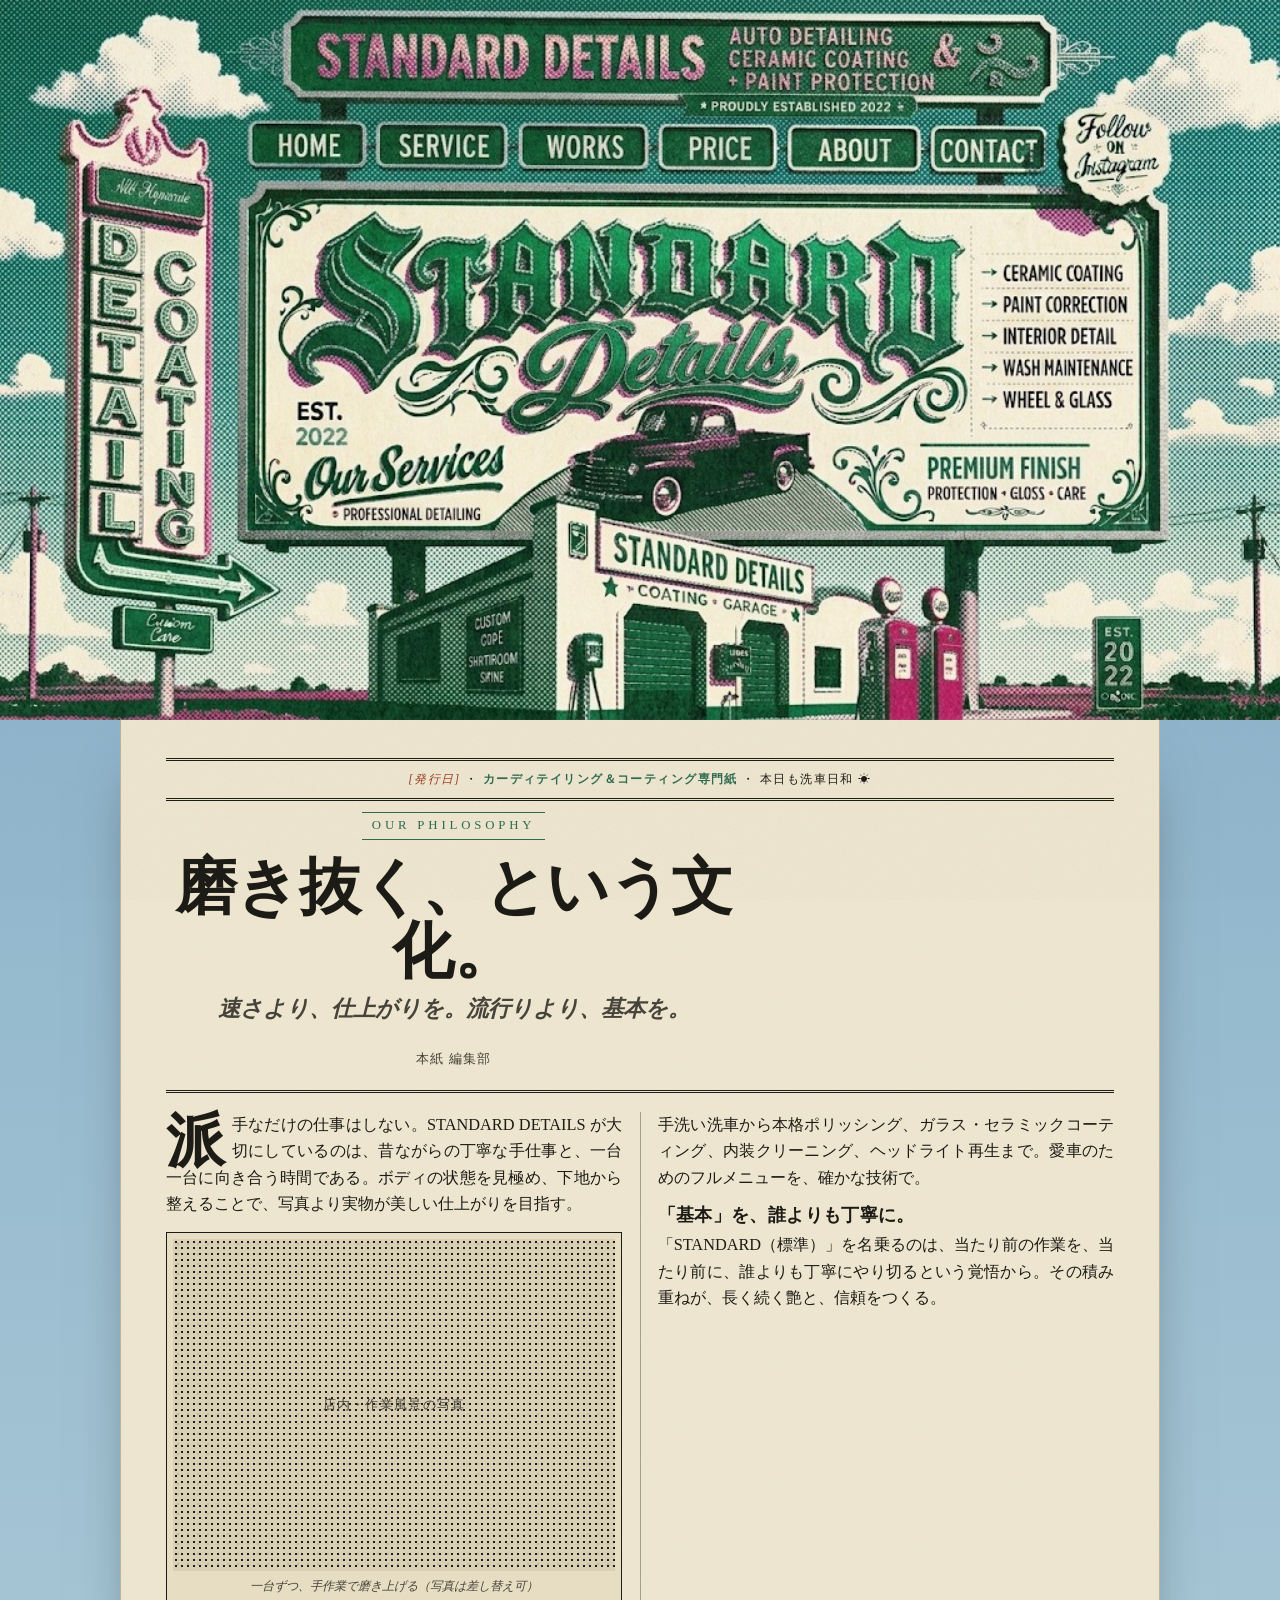
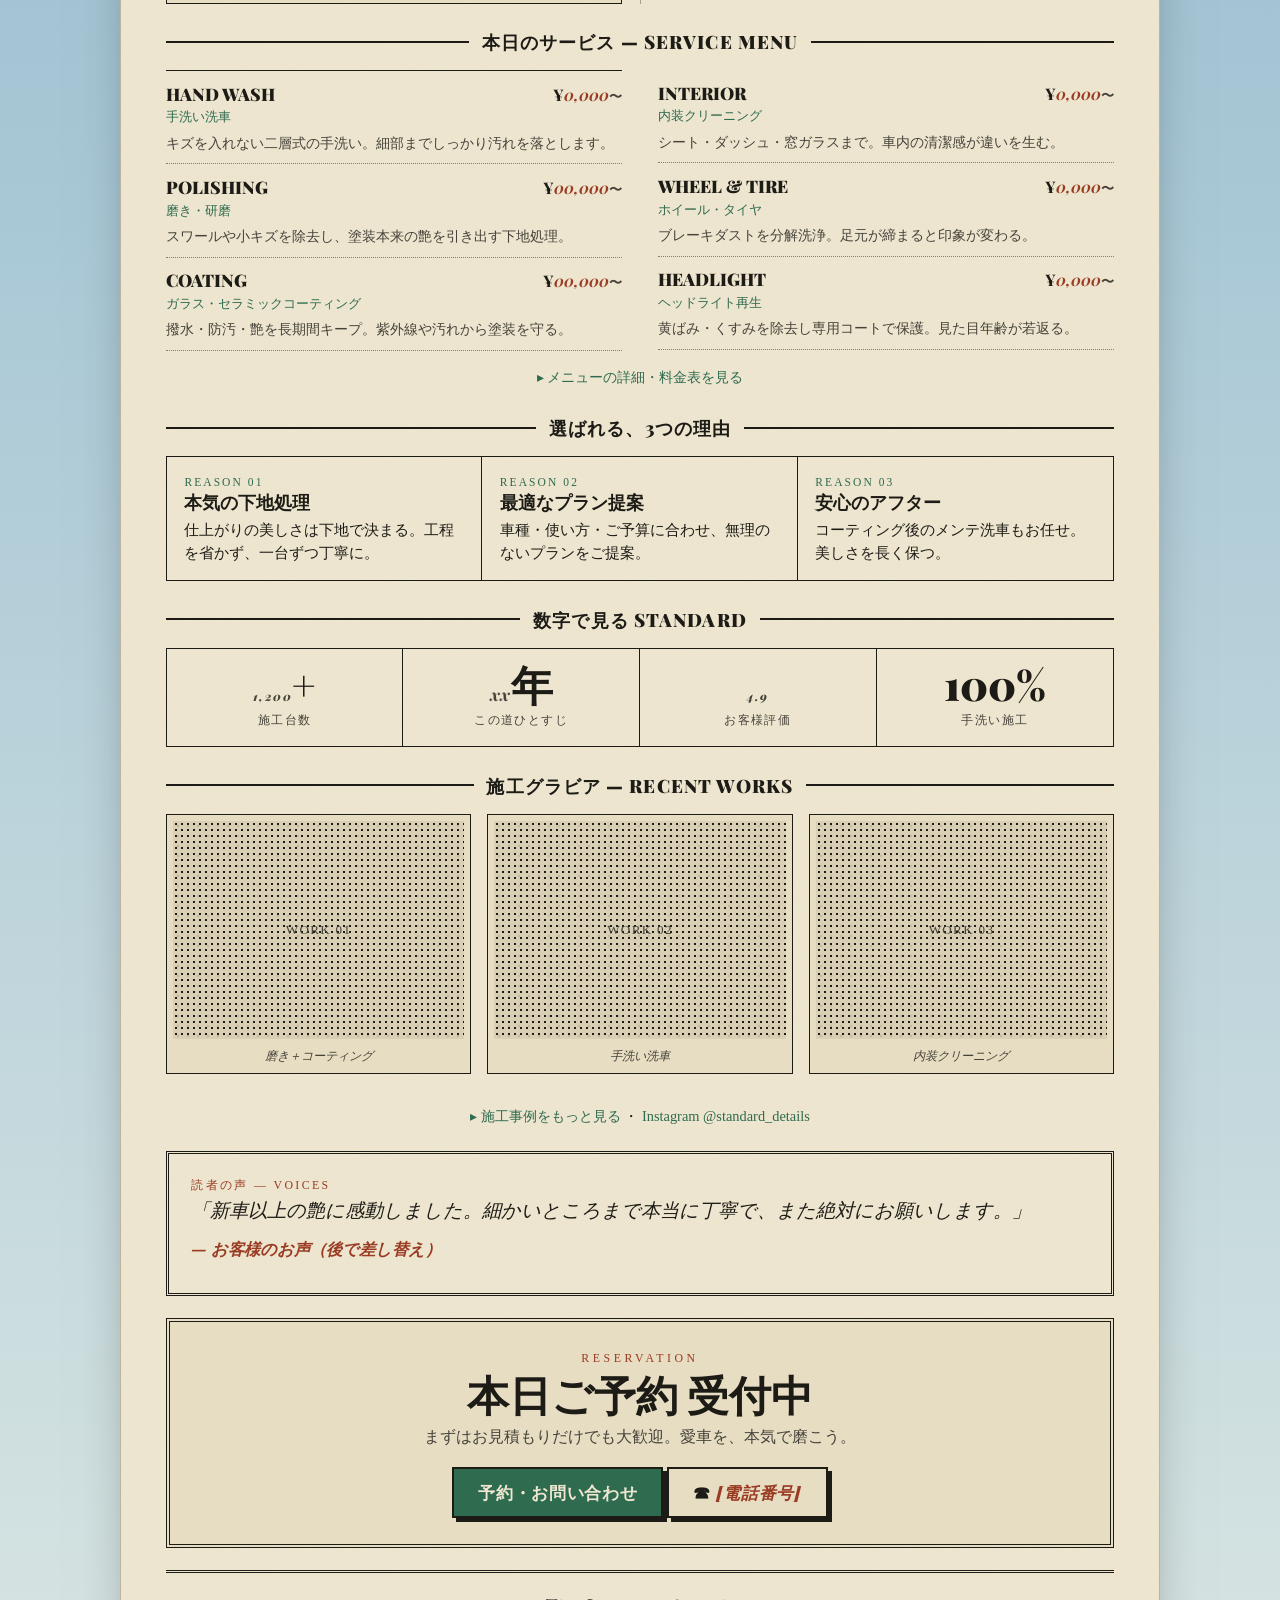
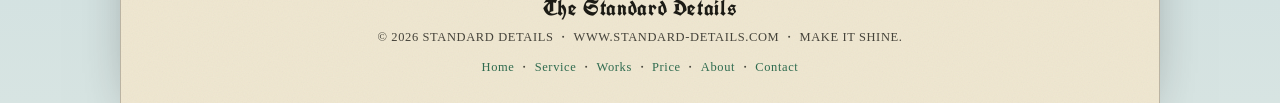
==== commit 0e5bb1aa: "Style homepage below hero as 70's newspaper front page Extend the newsprint theme from the About pag" ====
--- a/index.html
+++ b/index.html
@@ -11,10 +11,11 @@
 <meta property="og:type" content="website">
 <link rel="preconnect" href="https://fonts.googleapis.com">
 <link rel="preconnect" href="https://fonts.gstatic.com" crossorigin>
-<link href="https://fonts.googleapis.com/css2?family=Alfa+Slab+One&family=Bebas+Neue&family=Bungee&family=UnifrakturCook:wght@700&family=Yellowtail&family=DM+Sans:opsz,wght@9..40,400;9..40,500;9..40,700&display=swap" rel="stylesheet">
+<link href="https://fonts.googleapis.com/css2?family=Alfa+Slab+One&family=Bebas+Neue&family=Bungee&family=UnifrakturCook:wght@700&family=Yellowtail&family=Playfair+Display:ital,wght@0,700;0,900;1,700&family=Old+Standard+TT:ital,wght@0,400;0,700;1,400&family=DM+Sans:opsz,wght@9..40,400;9..40,500;9..40,700&display=swap" rel="stylesheet">
 <link rel="stylesheet" href="assets/css/style.css">
+<link rel="stylesheet" href="assets/css/newsprint.css">
 </head>
-<body>
+<body class="newsprint">
 
 <!-- ========================= OPENING INTRO ======================= -->
 <!-- Full-screen video only. Controlled by JS; hidden by default for
@@ -238,211 +239,99 @@
   <rect x="0" y="0" width="1600" height="900" fill="url(#vig)" pointer-events="none"/>
 </svg>
 </div>
-</section>
-<!-- ===================== RETRO STRIPE BAND ======================= -->
-<div class="retro-stripes" aria-hidden="true"></div>
-
-<!-- =========================== MARQUEE =========================== -->
-<div class="marquee" aria-hidden="true">
-  <div class="marquee__track">
-    <span>HAND WASH <em class="star">★</em> PAINT CORRECTION <em class="star">★</em> CERAMIC COATING <em class="star">★</em> INTERIOR CARE <em class="star">★</em> WHEEL DETAIL <em class="star">★</em> HEADLIGHT RESTORE <em class="star">★</em></span>
-    <span>HAND WASH <em class="star">★</em> PAINT CORRECTION <em class="star">★</em> CERAMIC COATING <em class="star">★</em> INTERIOR CARE <em class="star">★</em> WHEEL DETAIL <em class="star">★</em> HEADLIGHT RESTORE <em class="star">★</em></span>
-  </div>
-</div>
-
-<!-- =========================== CONCEPT =========================== -->
-<section class="section">
-  <div class="wrap split reveal">
-    <div class="split__body">
-      <span class="kicker">Our Philosophy</span>
-      <h2 class="h-slab">速さより、<span class="u-orange">仕上がり</span>を。<br>流行りより、<span class="u-teal">基本</span>を。</h2>
-      <p class="lead mt-m">派手なだけの仕事はしません。私たちが大切にしているのは、昔ながらの丁寧な手仕事と、一台一台に向き合う時間。ボディの状態を見極め、下地から整えることで、写真より実物が美しい仕上がりを目指します。</p>
-      <p class="lead">「<mark class="hl">STANDARD</mark>（標準）」を名乗るのは、当たり前の作業を、当たり前に、誰よりも丁寧にやり切るという覚悟から。</p>
-      <a class="btn btn--teal mt-m" href="about.html">お店について <span class="arw">→</span></a>
+
+<!-- ===================== NEWSPAPER FRONT PAGE ==================== -->
+<article class="paper paper--home">
+
+  <div class="dateline"><span class="news-ph">[発行日]</span> ・ <b>カーディテイリング＆コーティング専門紙</b> ・ 本日も洗車日和 ☀</div>
+
+  <!-- LEAD STORY -->
+  <div class="lead">
+    <span class="kicker-news">Our Philosophy</span>
+    <h2 class="headline">磨き抜く、という文化。</h2>
+    <p class="subhead">速さより、仕上がりを。流行りより、基本を。</p>
+    <div class="byline">本紙 編集部</div>
+  </div>
+
+  <hr class="rule-double">
+
+  <div class="article">
+    <p>派手なだけの仕事はしない。STANDARD DETAILS が大切にしているのは、昔ながらの丁寧な手仕事と、一台一台に向き合う時間である。ボディの状態を見極め、下地から整えることで、写真より実物が美しい仕上がりを目指す。</p>
+    <figure class="cut">
+      <div class="halftone">店内・作業風景の写真</div>
+      <figcaption>一台ずつ、手作業で磨き上げる（写真は差し替え可）</figcaption>
+    </figure>
+    <p>手洗い洗車から本格ポリッシング、ガラス・セラミックコーティング、内装クリーニング、ヘッドライト再生まで。愛車のためのフルメニューを、確かな技術で。</p>
+    <h3>「基本」を、誰よりも丁寧に。</h3>
+    <p>「STANDARD（標準）」を名乗るのは、当たり前の作業を、当たり前に、誰よりも丁寧にやり切るという覚悟から。その積み重ねが、長く続く艶と、信頼をつくる。</p>
+  </div>
+
+  <!-- SERVICE MENU -->
+  <div class="sec-hd"><span>本日のサービス — Service Menu</span></div>
+  <div class="listings">
+    <div class="listing"><h4>Hand Wash</h4><div class="price">¥<span class="news-ph">0,000</span><small>〜</small></div><div class="jp">手洗い洗車</div><div class="desc">キズを入れない二層式の手洗い。細部までしっかり汚れを落とします。</div></div>
+    <div class="listing"><h4>Polishing</h4><div class="price">¥<span class="news-ph">00,000</span><small>〜</small></div><div class="jp">磨き・研磨</div><div class="desc">スワールや小キズを除去し、塗装本来の艶を引き出す下地処理。</div></div>
+    <div class="listing"><h4>Coating</h4><div class="price">¥<span class="news-ph">00,000</span><small>〜</small></div><div class="jp">ガラス・セラミックコーティング</div><div class="desc">撥水・防汚・艶を長期間キープ。紫外線や汚れから塗装を守る。</div></div>
+    <div class="listing"><h4>Interior</h4><div class="price">¥<span class="news-ph">0,000</span><small>〜</small></div><div class="jp">内装クリーニング</div><div class="desc">シート・ダッシュ・窓ガラスまで。車内の清潔感が違いを生む。</div></div>
+    <div class="listing"><h4>Wheel &amp; Tire</h4><div class="price">¥<span class="news-ph">0,000</span><small>〜</small></div><div class="jp">ホイール・タイヤ</div><div class="desc">ブレーキダストを分解洗浄。足元が締まると印象が変わる。</div></div>
+    <div class="listing"><h4>Headlight</h4><div class="price">¥<span class="news-ph">0,000</span><small>〜</small></div><div class="jp">ヘッドライト再生</div><div class="desc">黄ばみ・くすみを除去し専用コートで保護。見た目年齢が若返る。</div></div>
+  </div>
+  <p style="text-align:center;margin:.9rem 0 0;font-size:.9rem"><a href="service.html" style="color:var(--news-green)">▸ メニューの詳細・料金表を見る</a></p>
+
+  <!-- WHY US -->
+  <div class="sec-hd"><span>選ばれる、3つの理由</span></div>
+  <div class="bulletins">
+    <div class="bulletin"><div class="en">Reason 01</div><h4>本気の下地処理</h4><p>仕上がりの美しさは下地で決まる。工程を省かず、一台ずつ丁寧に。</p></div>
+    <div class="bulletin"><div class="en">Reason 02</div><h4>最適なプラン提案</h4><p>車種・使い方・ご予算に合わせ、無理のないプランをご提案。</p></div>
+    <div class="bulletin"><div class="en">Reason 03</div><h4>安心のアフター</h4><p>コーティング後のメンテ洗車もお任せ。美しさを長く保つ。</p></div>
+  </div>
+
+  <!-- STATS -->
+  <div class="sec-hd"><span>数字で見る STANDARD</span></div>
+  <div class="statline">
+    <div><b><span class="news-ph">1,200</span>+</b><span>施工台数</span></div>
+    <div><b><span class="news-ph">XX</span>年</b><span>この道ひとすじ</span></div>
+    <div><b><span class="news-ph">4.9</span></b><span>お客様評価</span></div>
+    <div><b>100%</b><span>手洗い施工</span></div>
+  </div>
+
+  <!-- WORKS GRAVURE -->
+  <div class="sec-hd"><span>施工グラビア — Recent Works</span></div>
+  <div class="gravure">
+    <figure class="cut"><div class="halftone">WORK 01</div><figcaption>磨き＋コーティング</figcaption></figure>
+    <figure class="cut"><div class="halftone">WORK 02</div><figcaption>手洗い洗車</figcaption></figure>
+    <figure class="cut"><div class="halftone">WORK 03</div><figcaption>内装クリーニング</figcaption></figure>
+  </div>
+  <p style="text-align:center;margin:.9rem 0 0;font-size:.9rem"><a href="works.html" style="color:var(--news-green)">▸ 施工事例をもっと見る</a> ・ <a href="https://www.instagram.com/standard_details/" target="_blank" rel="noopener" style="color:var(--news-green)">Instagram @standard_details</a></p>
+
+  <!-- VOICES -->
+  <div class="oped" style="margin-top:1.4rem">
+    <div class="tag">読者の声 — Voices</div>
+    <p style="font-family:'Playfair Display',serif;font-style:italic;font-size:1.2rem;line-height:1.5">「新車以上の艶に感動しました。細かいところまで本当に丁寧で、また絶対にお願いします。」</p>
+    <p class="sign news-ph">— お客様のお声（後で差し替え）</p>
+  </div>
+
+  <!-- CTA AD -->
+  <div class="adbox" style="margin-top:1.4rem">
+    <div class="lbl">Reservation</div>
+    <h3>本日ご予約 受付中</h3>
+    <p>まずはお見積もりだけでも大歓迎。愛車を、本気で磨こう。</p>
+    <div class="news-cta" style="padding:0">
+      <a class="btn2" href="contact.html">予約・お問い合わせ</a>
+      <a class="btn2 ghost" href="tel:00000000000">☎ <span class="news-ph">[電話番号]</span></a>
     </div>
-    <div class="split__media">
-      <div class="frame">
-        <div class="photo-slot">
-          <div>
-            <div class="ico">📷</div>
-            店内・作業風景の写真
-            <small>ここにお店やスタッフの写真が入ります</small>
-          </div>
-        </div>
-      </div>
+  </div>
+
+  <!-- COLOPHON -->
+  <div class="colophon">
+    <div class="big">The Standard Details</div>
+    © <span data-year>2026</span> STANDARD DETAILS ・ WWW.STANDARD-DETAILS.COM ・ MAKE IT SHINE.
+    <div style="margin-top:.5rem">
+      <a href="index.html">Home</a> ・ <a href="service.html">Service</a> ・ <a href="works.html">Works</a> ・ <a href="price.html">Price</a> ・ <a href="about.html">About</a> ・ <a href="contact.html">Contact</a>
     </div>
   </div>
-</section>
-
-<!-- =========================== SERVICES ========================== -->
-<section class="section" style="background:var(--paper-2);border-block:3px solid var(--ink)">
-  <div class="wrap">
-    <div class="center reveal">
-      <span class="kicker center-line">What We Do</span>
-      <h2 class="h-poster">SERVICE MENU</h2>
-      <p class="lead center mt-s">洗車からコーティングまで、愛車のためのフルメニュー。</p>
-    </div>
-    <div class="grid grid-4 mt-l reveal">
-      <article class="card">
-        <div class="ico-chip">🧼</div>
-        <h3>Hand Wash</h3>
-        <div class="jp">手洗い洗車</div>
-        <p>キズを入れない二層式の丁寧な手洗い。細部までしっかり汚れを落とします。</p>
-      </article>
-      <article class="card">
-        <div class="ico-chip">✨</div>
-        <h3>Polishing</h3>
-        <div class="jp">磨き・研磨</div>
-        <p>スワールや小キズを除去し、塗装本来の艶を引き出す本格ポリッシング。</p>
-      </article>
-      <article class="card">
-        <div class="ico-chip">🛡️</div>
-        <h3>Coating</h3>
-        <div class="jp">ガラスコーティング</div>
-        <p>撥水・防汚・艶を長期間キープ。ボディを紫外線や汚れから守ります。</p>
-      </article>
-      <article class="card">
-        <div class="ico-chip">🚗</div>
-        <h3>Interior</h3>
-        <div class="jp">内装クリーニング</div>
-        <p>シート・ダッシュボード・ホイールまで。細部の清潔感が違いを生みます。</p>
-      </article>
-    </div>
-    <div class="center mt-l reveal">
-      <a class="btn" href="service.html">メニューの詳細を見る <span class="arw">→</span></a>
-    </div>
-  </div>
-</section>
-
-<!-- ============================ WHY US =========================== -->
-<section class="section">
-  <div class="wrap split reverse reveal">
-    <div class="split__media">
-      <div class="frame">
-        <div class="photo-slot">
-          <div>
-            <div class="ico">📷</div>
-            施工ビフォーアフター
-            <small>磨き・コーティングの仕上がり写真</small>
-          </div>
-        </div>
-      </div>
-    </div>
-    <div class="split__body">
-      <span class="kicker">Why Standard</span>
-      <h2 class="h-slab">選ばれる、<span class="u-orange">3つの理由</span>。</h2>
-      <div class="mt-m">
-        <div class="feature">
-          <div class="fnum">01</div>
-          <div><h3>下地から仕上げる本気の手仕事</h3>
-            <p>仕上がりの美しさは下地で決まります。工程を省かず、一台ずつ丁寧に。</p></div>
-        </div>
-        <div class="feature">
-          <div class="fnum">02</div>
-          <div><h3>愛車に合わせた最適なメニュー提案</h3>
-            <p>車種・使い方・ご予算に合わせて、無理のないプランをご提案します。</p></div>
-        </div>
-        <div class="feature">
-          <div class="fnum">03</div>
-          <div><h3>施工後のアフターケアも安心</h3>
-            <p>コーティング後のメンテナンス洗車もお任せください。美しさを長く保ちます。</p></div>
-        </div>
-      </div>
-    </div>
-  </div>
-</section>
-
-<!-- ============================ STATS ============================ -->
-<section class="section stats reveal">
-  <div class="wrap grid grid-4">
-    <div class="stat"><b><span class="ph">1,200</span>+</b><span>施工台数</span></div>
-    <div class="stat"><b><span class="ph">XX</span>年</b><span>この道ひとすじ</span></div>
-    <div class="stat"><b><span class="ph">4.9</span></b><span>お客様評価</span></div>
-    <div class="stat"><b><span class="ph">100</span>%</b><span>手洗い施工</span></div>
-  </div>
-</section>
-
-<!-- ============================ WORKS ============================ -->
-<section class="section">
-  <div class="wrap">
-    <div class="center reveal">
-      <span class="kicker center-line">Recent Works</span>
-      <h2 class="h-poster">施工ギャラリー</h2>
-      <p class="lead center mt-s">Instagramでも日々の仕事を発信中。</p>
-    </div>
-    <div class="gallery mt-l reveal">
-      <div class="frame"><div class="photo-slot"><div><div class="ico">📷</div>WORK 01</div></div><div class="cap">磨き＋コーティング</div></div>
-      <div class="frame"><div class="photo-slot"><div><div class="ico">📷</div>WORK 02</div></div><div class="cap">手洗い洗車</div></div>
-      <div class="frame"><div class="photo-slot"><div><div class="ico">📷</div>WORK 03</div></div><div class="cap">内装クリーニング</div></div>
-    </div>
-    <div class="center mt-l reveal">
-      <a class="btn btn--teal" href="works.html">もっと見る <span class="arw">→</span></a>
-    </div>
-  </div>
-</section>
-
-<!-- ========================= TESTIMONIAL ========================= -->
-<section class="section" style="background:var(--paper-2);border-block:3px solid var(--ink)">
-  <div class="wrap reveal">
-    <div class="quote">
-      <p>新車以上の艶に感動しました。細かいところまで本当に丁寧で、また絶対にお願いします。</p>
-      <div class="who">— <span class="ph">お客様のお声（後で差し替え）</span></div>
-    </div>
-  </div>
-</section>
-
-<!-- =========================== CTA BAND ========================== -->
-<section class="section cta-band reveal">
-  <div class="wrap">
-    <h2>愛車を、本気で磨こう。</h2>
-    <p class="mt-s">ご予約・ご相談はお気軽に。まずはお見積もりだけでも大歓迎です。</p>
-    <div class="hero__cta" style="justify-content:center">
-      <a class="btn btn--gold btn--lg" href="contact.html">予約・お問い合わせ <span class="arw">→</span></a>
-      <a class="btn btn--ghost btn--lg" href="tel:00000000000">📞 <span class="ph">[電話番号]</span></a>
-    </div>
-  </div>
-</section>
-
-<!-- ============================ FOOTER =========================== -->
-<footer class="site-footer">
-  <div class="wrap grid-foot">
-    <div>
-      <a class="brand" href="index.html">
-        <span class="mark">SD</span>
-        <span class="name"><b>STANDARD</b><i>DETAILS</i></span>
-      </a>
-      <p class="mt-m">オールドスクールな手仕事で愛車を磨き上げる、カーディテイリング＆コーティング専門店。</p>
-      <div class="social">
-        <a href="https://www.instagram.com/standard_details/" target="_blank" rel="noopener" aria-label="Instagram">IG</a>
-        <a href="#" aria-label="LINE">LINE</a>
-        <a href="tel:00000000000" aria-label="電話">TEL</a>
-      </div>
-    </div>
-    <div>
-      <div class="foot-h">Menu</div>
-      <div class="foot-links">
-        <a href="service.html">Service</a>
-        <a href="works.html">Works</a>
-        <a href="price.html">Price</a>
-        <a href="about.html">About</a>
-        <a href="contact.html">Contact</a>
-      </div>
-    </div>
-    <div>
-      <div class="foot-h">Shop Info</div>
-      <p>
-        📍 <span class="ph">[住所を入力]</span><br>
-        📞 <span class="ph">[電話番号]</span><br>
-        🕒 <span class="ph">[営業時間]</span><br>
-        休 <span class="ph">[定休日]</span>
-      </p>
-    </div>
-  </div>
-  <div class="wrap foot-bottom">
-    <span>© <span data-year>2026</span> STANDARD DETAILS. All rights reserved.</span>
-    <span>MAKE IT SHINE.</span>
-  </div>
-</footer>
+
+</article>
 
 <script src="assets/js/main.js"></script>
 </body>
--- a/assets/css/newsprint.css
+++ b/assets/css/newsprint.css
@@ -0,0 +1,245 @@
+/* =====================================================================
+   STANDARD DETAILS — "70's NEWSPAPER" theme for sub-pages.
+   Newsprint sheet, blackletter nameplate, serif columns, rules, drop caps,
+   halftone photo cuts. Black ink on warm newsprint, green as a spot color.
+   Scoped under body.newsprint so it never touches the illustrated home.
+   Load AFTER style.css.
+   ===================================================================== */
+:root {
+  --news-ink:    #1c1b15;
+  --news-soft:   #45433a;
+  --news-paper:  #efe7d1;
+  --news-paper2: #e7ddc2;
+  --news-green:  #2f6b4f;
+  --news-red:    #9a3b23;
+}
+
+body.newsprint {
+  background: #cfc7b1;                 /* desk behind the sheet */
+  color: var(--news-ink);
+  font-family: "Old Standard TT", Georgia, "Times New Roman", serif;
+}
+body.newsprint .site-header,
+body.newsprint .marquee,
+body.newsprint .retro-stripes { display: none; }   /* replaced by masthead */
+
+/* ---- the newsprint sheet ---- */
+.paper {
+  max-width: 1040px; margin: 0 auto; position: relative;
+  background: var(--news-paper);
+  padding: clamp(1.2rem, 3vw, 2.4rem) clamp(1.1rem, 3.5vw, 3rem) 0;
+  box-shadow: 0 30px 60px -30px rgba(0,0,0,.6);
+  border-inline: 1px solid rgba(28,27,21,.25);
+}
+.paper::before { /* aged newsprint grain */
+  content: ""; position: absolute; inset: 0; pointer-events: none; z-index: 0;
+  opacity: .06; mix-blend-mode: multiply;
+  background-image: url("data:image/svg+xml,%3Csvg xmlns='http://www.w3.org/2000/svg' width='120' height='120'%3E%3Cfilter id='n'%3E%3CfeTurbulence type='fractalNoise' baseFrequency='0.8' numOctaves='2'/%3E%3C/filter%3E%3Crect width='100%25' height='100%25' filter='url(%23n)'/%3E%3C/svg%3E");
+}
+.paper > * { position: relative; z-index: 1; }
+
+/* ---- top strap ---- */
+.paper__strap {
+  text-align: center; font-family: "Old Standard TT", serif;
+  text-transform: uppercase; letter-spacing: .28em; font-size: .72rem;
+  padding: .35rem 0; border-block: 1px solid var(--news-ink);
+}
+.paper__strap b { color: var(--news-green); }
+
+/* ---- masthead / nameplate ---- */
+.masthead {
+  display: grid; grid-template-columns: 1fr auto 1fr; align-items: center;
+  gap: 1rem; padding: .8rem 0 .4rem;
+}
+.masthead__meta {
+  font-size: .74rem; line-height: 1.4; text-transform: uppercase; letter-spacing: .08em;
+  color: var(--news-soft);
+}
+.masthead__meta.r { text-align: right; }
+.nameplate {
+  font-family: "UnifrakturCook", "Times New Roman", serif; font-weight: 700;
+  font-size: clamp(2.6rem, 8vw, 5.4rem); line-height: .9; text-align: center;
+  color: var(--news-ink); white-space: nowrap;
+}
+.dateline {
+  text-align: center; text-transform: uppercase; letter-spacing: .12em;
+  font-size: .74rem; padding: .5rem 0; border-block: 3px double var(--news-ink);
+}
+.dateline b { color: var(--news-green); }
+
+/* ---- section nav (masthead bar) ---- */
+.paper-nav {
+  display: flex; flex-wrap: wrap; justify-content: center; gap: .2rem 1.1rem;
+  padding: .55rem 0; border-bottom: 1px solid var(--news-ink); margin-bottom: 1.2rem;
+  font-family: "Old Standard TT", serif; text-transform: uppercase; letter-spacing: .16em;
+  font-size: .82rem;
+}
+.paper-nav a { color: var(--news-ink); position: relative; padding: 0 .1rem; }
+.paper-nav a[aria-current="page"] { color: var(--news-green); font-weight: 700; }
+.paper-nav a:hover { color: var(--news-green); }
+
+/* ---- lead headline ---- */
+.lead { text-align: center; margin: .4rem 0 1rem; }
+.kicker-news {
+  display: inline-block; font-family: "Old Standard TT", serif; text-transform: uppercase;
+  letter-spacing: .3em; font-size: .8rem; color: var(--news-green);
+  border-block: 1px solid var(--news-green); padding: .15rem .6rem; margin-bottom: .7rem;
+}
+.headline {
+  font-family: "Playfair Display", Georgia, serif; font-weight: 900;
+  font-size: clamp(2.1rem, 5.5vw, 3.9rem); line-height: 1.02; letter-spacing: -.01em;
+  color: var(--news-ink); margin: 0 auto; max-width: 22ch;
+}
+.subhead {
+  font-family: "Playfair Display", serif; font-style: italic; font-weight: 700;
+  font-size: clamp(1.05rem, 2.2vw, 1.4rem); color: var(--news-soft);
+  margin-top: .6rem;
+}
+.byline {
+  font-size: .8rem; text-transform: uppercase; letter-spacing: .1em; color: var(--news-soft);
+  margin-top: .7rem;
+}
+
+/* ---- rules ---- */
+.rule { border: 0; border-top: 1px solid var(--news-ink); margin: 1.1rem 0; }
+.rule-double { border: 0; border-top: 3px double var(--news-ink); margin: 1.2rem 0; }
+.rule-thick { border: 0; border-top: 4px solid var(--news-ink); margin: 1.2rem 0; }
+
+/* ---- article columns ---- */
+.article {
+  columns: 2; column-gap: 2.2rem; column-rule: 1px solid rgba(28,27,21,.35);
+  font-size: 1.02rem; line-height: 1.62; text-align: justify; hyphens: auto;
+}
+.article p { margin: 0 0 .9rem; }
+.article > :first-child::first-letter {
+  float: left; font-family: "Playfair Display", serif; font-weight: 900;
+  font-size: 3.6em; line-height: .74; padding: .05em .12em 0 0; color: var(--news-ink);
+}
+.article h3 {
+  font-family: "Playfair Display", serif; font-weight: 900; font-size: 1.15rem;
+  text-transform: uppercase; letter-spacing: .02em; margin: .3rem 0 .5rem;
+  break-after: avoid;
+}
+/* photo cut inside columns */
+.cut { break-inside: avoid; margin: 0 0 1rem; border: 1px solid var(--news-ink); padding: 6px; background: var(--news-paper2); }
+.cut .halftone {
+  aspect-ratio: 4/3; display: grid; place-items: center; text-align: center;
+  color: var(--news-soft); font-family: "Old Standard TT", serif; letter-spacing: .1em;
+  text-transform: uppercase; font-size: .82rem;
+  background-image: radial-gradient(var(--news-ink) 22%, transparent 23%);
+  background-size: 6px 6px; background-color: #d9cfb4;
+}
+.cut figcaption { font-size: .76rem; font-style: italic; text-align: center; padding: .4rem .2rem 0; color: var(--news-soft); }
+.cut.wide { column-span: all; }
+.cut.wide .halftone { aspect-ratio: 21/6; }
+
+/* ---- boxed briefs (values / bulletins) ---- */
+.bulletins { display: grid; grid-template-columns: repeat(3,1fr); gap: 0; border: 1px solid var(--news-ink); }
+.bulletin { padding: 1rem 1.1rem; border-right: 1px solid var(--news-ink); }
+.bulletin:last-child { border-right: 0; }
+.bulletin h4 {
+  font-family: "Playfair Display", serif; font-weight: 900; font-size: 1.1rem;
+  text-transform: uppercase; margin: 0 0 .1rem;
+}
+.bulletin .en { font-size: .72rem; letter-spacing: .18em; text-transform: uppercase; color: var(--news-green); }
+.bulletin p { margin: .5rem 0 0; font-size: .92rem; line-height: 1.55; }
+
+/* ---- op-ed / owner box ---- */
+.oped { border: 3px double var(--news-ink); padding: 1.3rem 1.4rem; }
+.oped .tag { font-family: "Old Standard TT",serif; text-transform: uppercase; letter-spacing: .2em; font-size: .74rem; color: var(--news-red); }
+.oped h3 { font-family: "Playfair Display", serif; font-weight: 900; font-size: clamp(1.4rem,3vw,2rem); margin: .2rem 0 .6rem; }
+.oped p { font-size: 1.02rem; line-height: 1.62; margin: 0 0 .7rem; }
+.oped .sign { font-family: "Playfair Display", serif; font-style: italic; font-weight: 700; }
+
+/* ---- info box (classified-style) ---- */
+.classified { border: 1px solid var(--news-ink); }
+.classified .hd {
+  text-align: center; font-family: "Playfair Display", serif; font-weight: 900;
+  text-transform: uppercase; letter-spacing: .04em; padding: .5rem; border-bottom: 3px double var(--news-ink);
+}
+.classified dl { margin: 0; padding: .4rem 1rem 1rem; }
+.classified .row { display: grid; grid-template-columns: 130px 1fr; gap: .6rem; padding: .5rem 0; border-bottom: 1px dotted rgba(28,27,21,.4); }
+.classified .row:last-child { border-bottom: 0; }
+.classified dt { text-transform: uppercase; letter-spacing: .08em; font-size: .8rem; color: var(--news-green); }
+.classified dd { margin: 0; }
+
+/* ---- section header (mini masthead for a block) ---- */
+.sec-hd { display: flex; align-items: center; gap: .8rem; margin: 1.4rem 0 .8rem; }
+.sec-hd::before, .sec-hd::after { content: ""; height: 2px; background: var(--news-ink); flex: 1; }
+.sec-hd span {
+  font-family: "Playfair Display", serif; font-weight: 900; text-transform: uppercase;
+  letter-spacing: .06em; font-size: 1.15rem; white-space: nowrap;
+}
+
+/* ---- CTA line ---- */
+.news-cta { text-align: center; padding: 1.2rem 0 .4rem; }
+.news-cta .btn2 {
+  display: inline-block; font-family: "Playfair Display", serif; font-weight: 900;
+  text-transform: uppercase; letter-spacing: .04em; font-size: 1.05rem;
+  color: var(--news-paper); background: var(--news-green);
+  border: 2px solid var(--news-ink); padding: .6rem 1.5rem;
+  box-shadow: 4px 4px 0 var(--news-ink);
+}
+.news-cta .btn2.ghost { background: transparent; color: var(--news-ink); }
+.news-cta .btn2:hover { transform: translate(-1px,-1px); box-shadow: 5px 5px 0 var(--news-ink); }
+
+/* ---- colophon (footer) ---- */
+.colophon {
+  margin-top: 1.4rem; border-top: 3px double var(--news-ink);
+  text-align: center; font-size: .78rem; color: var(--news-soft);
+  padding: 1rem 0 1.6rem; letter-spacing: .05em;
+}
+.colophon .big { font-family: "UnifrakturCook", serif; font-size: 1.4rem; color: var(--news-ink); }
+.colophon a { color: var(--news-green); }
+
+/* ---- homepage: full-bleed hero sits above the sheet ---- */
+body.newsprint .scene-hero { border-bottom: 0; }
+.paper--home { margin-top: 0; }
+
+/* ---- service listings (menu / price-list style) ---- */
+.listings { columns: 2; column-gap: 2.2rem; }
+.listing {
+  break-inside: avoid; display: grid; grid-template-columns: 1fr auto; align-items: baseline;
+  gap: 0 .5rem; padding: .6rem 0; border-bottom: 1px dotted rgba(28,27,21,.5);
+}
+.listing:first-child { border-top: 1px solid var(--news-ink); }
+.listing h4 { font-family: "Playfair Display", serif; font-weight: 900; font-size: 1.08rem; text-transform: uppercase; margin: 0; }
+.listing .jp { grid-column: 1 / -1; font-size: .82rem; color: var(--news-green); margin-top: -.1rem; }
+.listing .desc { grid-column: 1 / -1; font-size: .88rem; line-height: 1.5; margin: .25rem 0 0; color: var(--news-soft); }
+.listing .price { font-family: "Playfair Display", serif; font-weight: 700; white-space: nowrap; }
+.listing .price small { color: var(--news-soft); }
+
+/* ---- stat line ---- */
+.statline { display: grid; grid-template-columns: repeat(4,1fr); border: 1px solid var(--news-ink); }
+.statline div { text-align: center; padding: .9rem .4rem; border-right: 1px solid var(--news-ink); }
+.statline div:last-child { border-right: 0; }
+.statline b { display: block; font-family: "Playfair Display", serif; font-weight: 900; font-size: clamp(1.8rem,4vw,2.6rem); line-height: 1; }
+.statline span { font-size: .74rem; text-transform: uppercase; letter-spacing: .12em; color: var(--news-soft); }
+
+/* ---- gravure (photo feature strip) ---- */
+.gravure { display: grid; grid-template-columns: repeat(3,1fr); gap: 1rem; }
+
+/* ---- big classified ad (CTA) ---- */
+.adbox { border: 4px double var(--news-ink); padding: 1.6rem 1.2rem; text-align: center; background: var(--news-paper2); }
+.adbox .lbl { font-family: "Old Standard TT",serif; text-transform: uppercase; letter-spacing: .3em; font-size: .74rem; color: var(--news-red); }
+.adbox h3 { font-family: "Playfair Display", serif; font-weight: 900; font-size: clamp(1.6rem,4.5vw,2.6rem); margin: .3rem 0 .5rem; text-transform: uppercase; }
+.adbox p { margin: 0 0 1rem; color: var(--news-soft); }
+
+.news-ph { color: var(--news-red); font-style: italic; }
+
+/* ---- responsive ---- */
+@media (max-width: 720px) {
+  .article { columns: 1; }
+  .bulletins { grid-template-columns: 1fr; }
+  .bulletin { border-right: 0; border-bottom: 1px solid var(--news-ink); }
+  .bulletin:last-child { border-bottom: 0; }
+  .masthead { grid-template-columns: 1fr; text-align: center; }
+  .masthead__meta, .masthead__meta.r { text-align: center; }
+  .nameplate { white-space: normal; }
+  .classified .row { grid-template-columns: 1fr; gap: .1rem; }
+  .listings { columns: 1; }
+  .statline { grid-template-columns: repeat(2,1fr); }
+  .statline div:nth-child(2) { border-right: 0; }
+  .statline div:nth-child(1), .statline div:nth-child(2) { border-bottom: 1px solid var(--news-ink); }
+  .gravure { grid-template-columns: 1fr 1fr; }
+}
